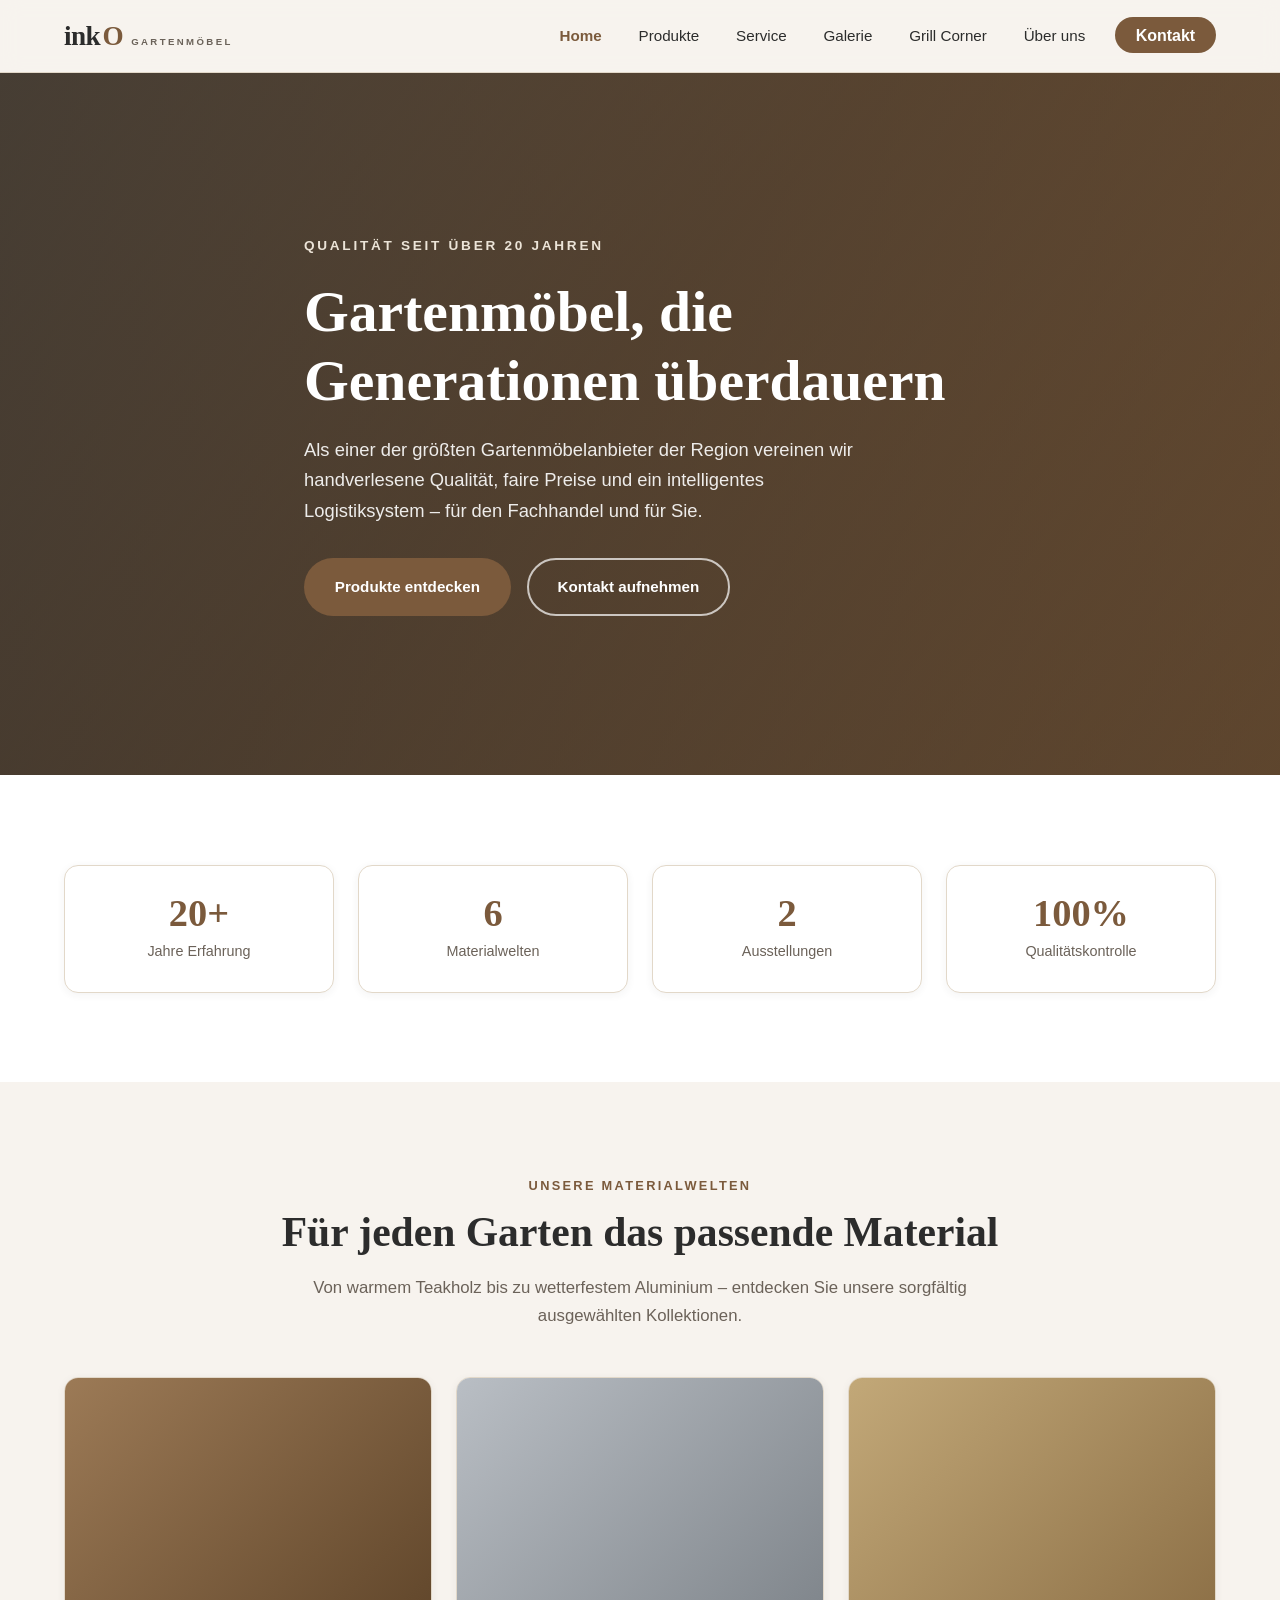
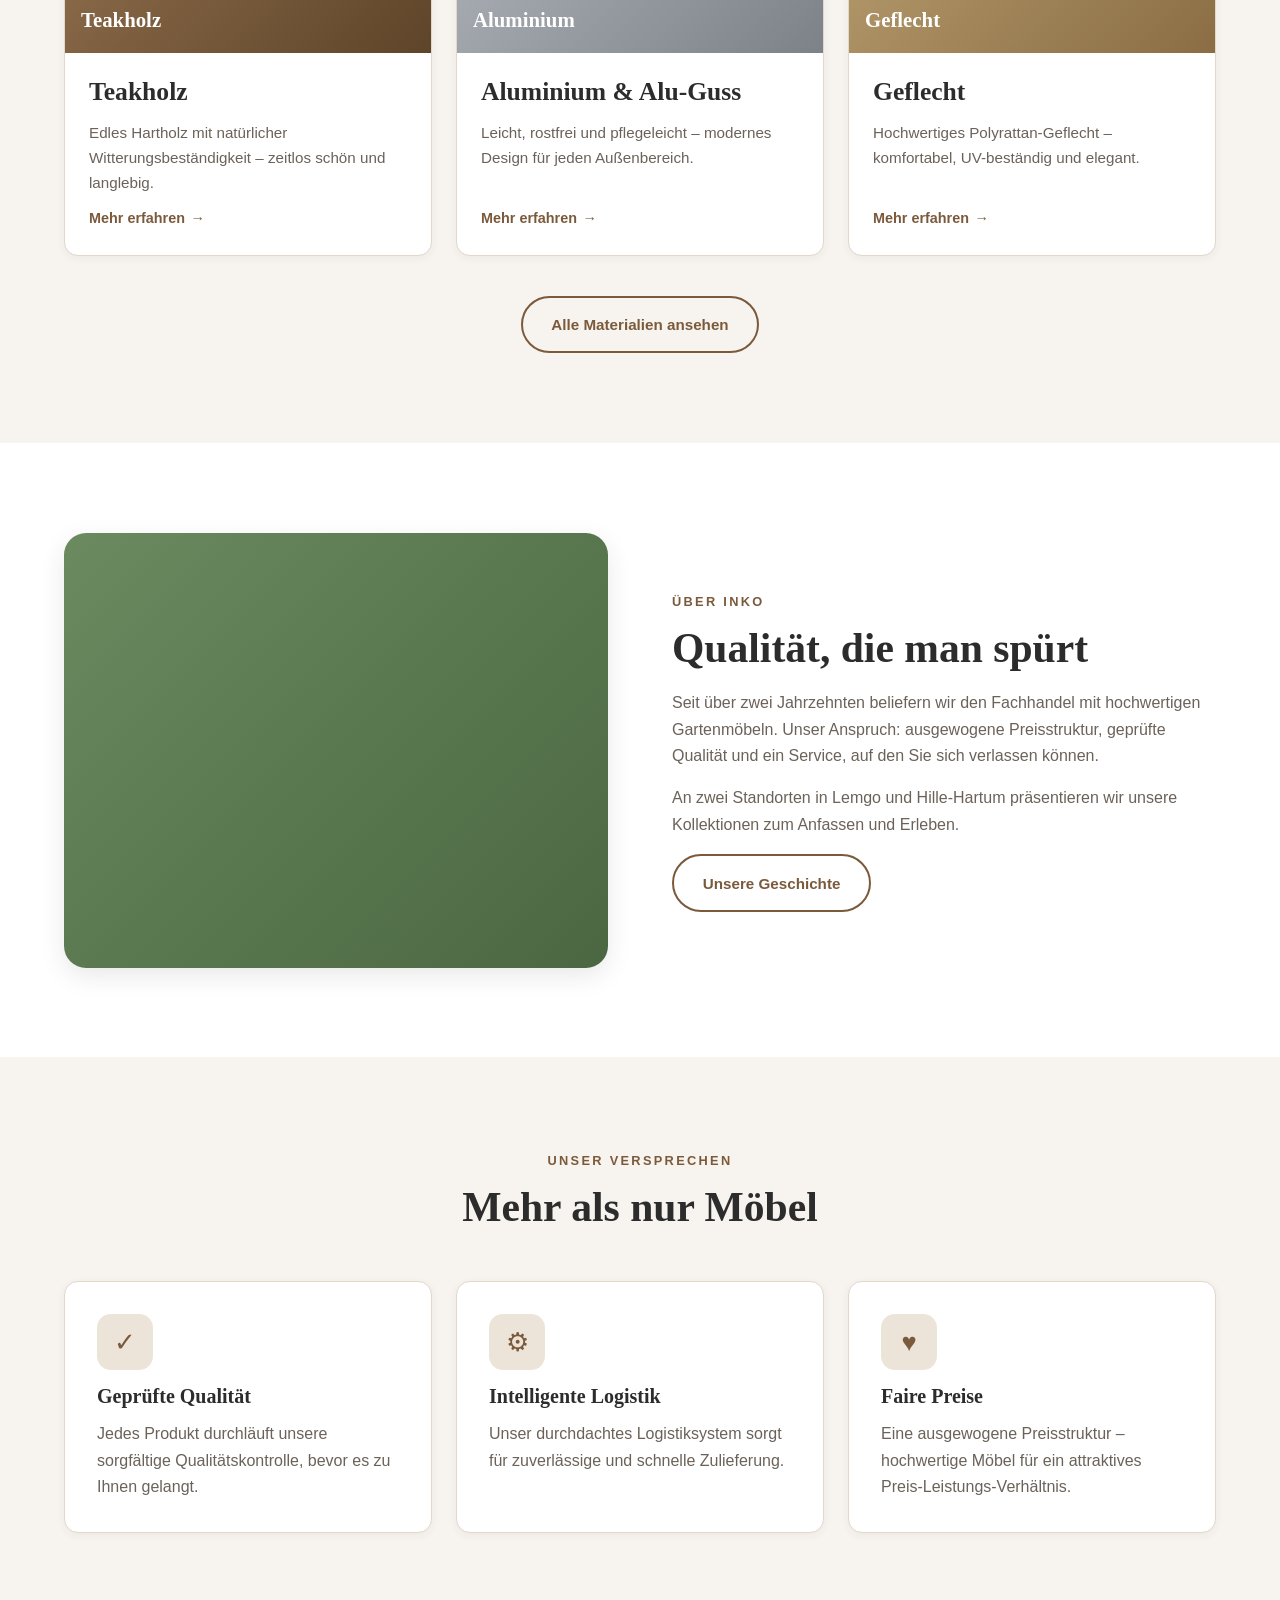
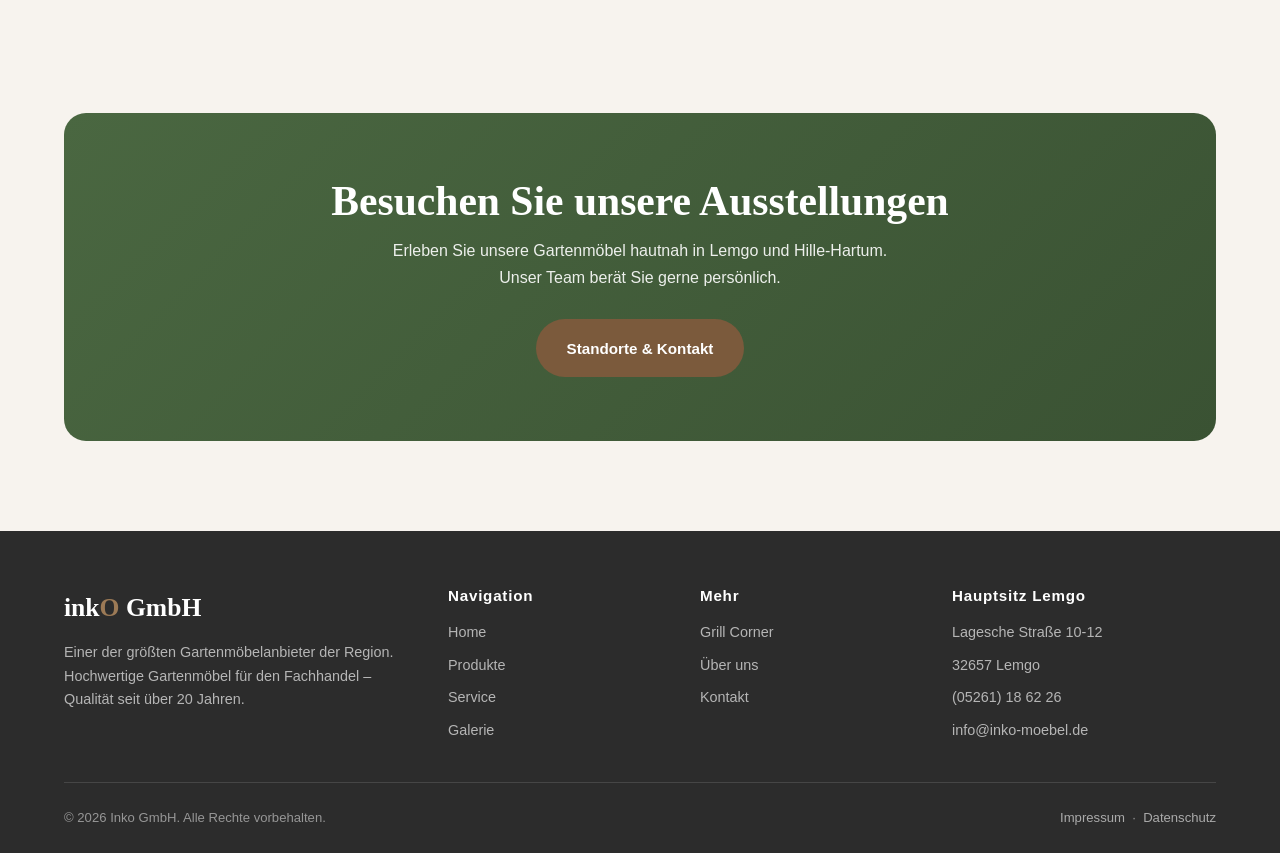
==== index.html @ 4cf2838b "Neue Inko GmbH Website mit 7 HTML-Seiten - Premium-Natur-Design (Teak/Anthrazit/Creme/Waldgrün) - 7 " ====
<!DOCTYPE html>
<html lang="de">
<head>
  <meta charset="UTF-8" />
  <meta name="viewport" content="width=device-width, initial-scale=1.0" />
  <title>Inko GmbH — Hochwertige Gartenmöbel aus Lemgo</title>
  <meta name="description" content="Inko GmbH – einer der größten Gartenmöbelanbieter der Region. Hochwertige Gartenmöbel aus Teakholz, Aluminium, Beton, Edelstahl, Eisen und Geflecht. Qualität seit über 20 Jahren." />
  <link rel="stylesheet" href="css/style.css" />
</head>
<body>

  <!-- ===== Header / Navigation ===== -->
  <header class="header">
    <nav class="nav container" aria-label="Hauptnavigation">
      <a href="index.html" class="nav__logo">ink<span>O</span><small>Gartenmöbel</small></a>
      <button class="nav__toggle" aria-label="Menü öffnen" aria-expanded="false" aria-controls="nav-menu">
        <span></span><span></span><span></span>
      </button>
      <ul class="nav__menu" id="nav-menu">
        <li><a class="nav__link is-active" href="index.html">Home</a></li>
        <li><a class="nav__link" href="produkte.html">Produkte</a></li>
        <li><a class="nav__link" href="service.html">Service</a></li>
        <li><a class="nav__link" href="galerie.html">Galerie</a></li>
        <li><a class="nav__link" href="grillcorner.html">Grill Corner</a></li>
        <li><a class="nav__link" href="ueber-uns.html">Über uns</a></li>
        <li><a class="nav__cta" href="kontakt.html">Kontakt</a></li>
      </ul>
    </nav>
  </header>

  <main>
    <!-- ===== Hero ===== -->
    <section class="hero">
      <div class="container hero__inner">
        <span class="hero__eyebrow">Qualität seit über 20 Jahren</span>
        <h1>Gartenmöbel, die Generationen überdauern</h1>
        <p>Als einer der größten Gartenmöbelanbieter der Region vereinen wir handverlesene Qualität, faire Preise und ein intelligentes Logistiksystem – für den Fachhandel und für Sie.</p>
        <div class="hero__actions">
          <a href="produkte.html" class="btn btn--primary">Produkte entdecken</a>
          <a href="kontakt.html" class="btn btn--outline">Kontakt aufnehmen</a>
        </div>
      </div>
    </section>

    <!-- ===== Stats ===== -->
    <section class="section section--alt">
      <div class="container">
        <div class="stats">
          <div class="stat reveal">
            <div class="stat__num">20+</div>
            <div class="stat__label">Jahre Erfahrung</div>
          </div>
          <div class="stat reveal">
            <div class="stat__num">6</div>
            <div class="stat__label">Materialwelten</div>
          </div>
          <div class="stat reveal">
            <div class="stat__num">2</div>
            <div class="stat__label">Ausstellungen</div>
          </div>
          <div class="stat reveal">
            <div class="stat__num">100%</div>
            <div class="stat__label">Qualitätskontrolle</div>
          </div>
        </div>
      </div>
    </section>

    <!-- ===== Produkt-Highlights ===== -->
    <section class="section">
      <div class="container">
        <div class="section__head reveal">
          <span class="section__eyebrow">Unsere Materialwelten</span>
          <h2>Für jeden Garten das passende Material</h2>
          <p>Von warmem Teakholz bis zu wetterfestem Aluminium – entdecken Sie unsere sorgfältig ausgewählten Kollektionen.</p>
        </div>
        <div class="grid grid--3">

          <article class="card reveal">
            <div class="card__media media--teak"><span>Teakholz</span></div>
            <div class="card__body">
              <h3>Teakholz</h3>
              <p>Edles Hartholz mit natürlicher Witterungsbeständigkeit – zeitlos schön und langlebig.</p>
              <a href="produkte.html" class="card__link">Mehr erfahren</a>
            </div>
          </article>

          <article class="card reveal">
            <div class="card__media media--alu"><span>Aluminium</span></div>
            <div class="card__body">
              <h3>Aluminium &amp; Alu-Guss</h3>
              <p>Leicht, rostfrei und pflegeleicht – modernes Design für jeden Außenbereich.</p>
              <a href="produkte.html" class="card__link">Mehr erfahren</a>
            </div>
          </article>

          <article class="card reveal">
            <div class="card__media media--geflecht"><span>Geflecht</span></div>
            <div class="card__body">
              <h3>Geflecht</h3>
              <p>Hochwertiges Polyrattan-Geflecht – komfortabel, UV-beständig und elegant.</p>
              <a href="produkte.html" class="card__link">Mehr erfahren</a>
            </div>
          </article>

        </div>
        <div style="text-align:center; margin-top:2.5rem;" class="reveal">
          <a href="produkte.html" class="btn btn--ghost">Alle Materialien ansehen</a>
        </div>
      </div>
    </section>

    <!-- ===== Über-uns-Teaser (Split) ===== -->
    <section class="section section--alt">
      <div class="container">
        <div class="split">
          <div class="split__media media--forest reveal" role="img" aria-label="Ausstellung der Inko GmbH"></div>
          <div class="split__content reveal">
            <span class="section__eyebrow">Über Inko</span>
            <h2>Qualität, die man spürt</h2>
            <p>Seit über zwei Jahrzehnten beliefern wir den Fachhandel mit hochwertigen Gartenmöbeln. Unser Anspruch: ausgewogene Preisstruktur, geprüfte Qualität und ein Service, auf den Sie sich verlassen können.</p>
            <p>An zwei Standorten in Lemgo und Hille-Hartum präsentieren wir unsere Kollektionen zum Anfassen und Erleben.</p>
            <a href="ueber-uns.html" class="btn btn--ghost">Unsere Geschichte</a>
          </div>
        </div>
      </div>
    </section>

    <!-- ===== Service-Highlights ===== -->
    <section class="section">
      <div class="container">
        <div class="section__head reveal">
          <span class="section__eyebrow">Unser Versprechen</span>
          <h2>Mehr als nur Möbel</h2>
        </div>
        <div class="grid grid--3">

          <div class="feature reveal">
            <div class="feature__icon">✓</div>
            <h3>Geprüfte Qualität</h3>
            <p>Jedes Produkt durchläuft unsere sorgfältige Qualitätskontrolle, bevor es zu Ihnen gelangt.</p>
          </div>

          <div class="feature reveal">
            <div class="feature__icon">⚙</div>
            <h3>Intelligente Logistik</h3>
            <p>Unser durchdachtes Logistiksystem sorgt für zuverlässige und schnelle Zulieferung.</p>
          </div>

          <div class="feature reveal">
            <div class="feature__icon">♥</div>
            <h3>Faire Preise</h3>
            <p>Eine ausgewogene Preisstruktur – hochwertige Möbel für ein attraktives Preis-Leistungs-Verhältnis.</p>
          </div>

        </div>
      </div>
    </section>

    <!-- ===== CTA-Band ===== -->
    <section class="section">
      <div class="container">
        <div class="cta-band reveal">
          <h2>Besuchen Sie unsere Ausstellungen</h2>
          <p>Erleben Sie unsere Gartenmöbel hautnah in Lemgo und Hille-Hartum. Unser Team berät Sie gerne persönlich.</p>
          <a href="kontakt.html" class="btn btn--primary">Standorte &amp; Kontakt</a>
        </div>
      </div>
    </section>
  </main>

  <!-- ===== Footer ===== -->
  <footer class="footer">
    <div class="container">
      <div class="footer__grid">
        <div>
          <div class="footer__logo">ink<span>O</span> GmbH</div>
          <p>Einer der größten Gartenmöbelanbieter der Region. Hochwertige Gartenmöbel für den Fachhandel – Qualität seit über 20 Jahren.</p>
        </div>
        <div>
          <h4>Navigation</h4>
          <ul class="footer__list">
            <li><a href="index.html">Home</a></li>
            <li><a href="produkte.html">Produkte</a></li>
            <li><a href="service.html">Service</a></li>
            <li><a href="galerie.html">Galerie</a></li>
          </ul>
        </div>
        <div>
          <h4>Mehr</h4>
          <ul class="footer__list">
            <li><a href="grillcorner.html">Grill Corner</a></li>
            <li><a href="ueber-uns.html">Über uns</a></li>
            <li><a href="kontakt.html">Kontakt</a></li>
          </ul>
        </div>
        <div>
          <h4>Hauptsitz Lemgo</h4>
          <ul class="footer__list">
            <li>Lagesche Straße 10-12</li>
            <li>32657 Lemgo</li>
            <li><a href="tel:+49526118 6226">(05261) 18 62 26</a></li>
            <li><a href="mailto:info@inko-moebel.de">info@inko-moebel.de</a></li>
          </ul>
        </div>
      </div>
      <div class="footer__bottom">
        <span>&copy; <span data-year>2026</span> Inko GmbH. Alle Rechte vorbehalten.</span>
        <span><a href="kontakt.html">Impressum</a> &nbsp;·&nbsp; <a href="kontakt.html">Datenschutz</a></span>
      </div>
    </div>
  </footer>

  <script src="js/main.js"></script>
</body>
</html>
---- css/style.css ----
/* =========================================================
   Inko GmbH — Premium Natur-Stil
   Gemeinsames Stylesheet für alle 7 Seiten
   ========================================================= */

/* ---------- Design Tokens ---------- */
:root {
  --teak: #7B5A3C;
  --teak-dark: #5E4429;
  --teak-light: #9C7A56;
  --anthracite: #2C2C2C;
  --cream: #F7F3EE;
  --cream-dark: #ECE4D8;
  --forest: #4A6741;
  --forest-light: #6B8A60;
  --white: #FFFFFF;
  --text: #2C2C2C;
  --text-muted: #6B6259;
  --border: #E2D8C9;

  --shadow-sm: 0 2px 8px rgba(44, 44, 44, 0.06);
  --shadow-md: 0 8px 24px rgba(44, 44, 44, 0.10);
  --shadow-lg: 0 16px 48px rgba(44, 44, 44, 0.14);

  --radius: 14px;
  --radius-lg: 22px;

  --max-width: 1200px;
  --gap: 1.5rem;

  --font-head: 'Georgia', 'Times New Roman', serif;
  --font-body: 'Segoe UI', 'Helvetica Neue', Arial, sans-serif;

  --transition: 0.3s cubic-bezier(0.16, 1, 0.3, 1);
}

/* ---------- Reset / Base ---------- */
*,
*::before,
*::after {
  box-sizing: border-box;
  margin: 0;
  padding: 0;
}

html {
  scroll-behavior: smooth;
  -webkit-text-size-adjust: 100%;
}

body {
  font-family: var(--font-body);
  color: var(--text);
  background: var(--cream);
  line-height: 1.65;
  font-size: 1rem;
  overflow-x: hidden;
}

img {
  max-width: 100%;
  display: block;
}

a {
  color: var(--teak);
  text-decoration: none;
  transition: color var(--transition);
}

a:hover {
  color: var(--teak-dark);
}

h1, h2, h3, h4 {
  font-family: var(--font-head);
  font-weight: 700;
  line-height: 1.2;
  color: var(--anthracite);
}

h1 { font-size: clamp(2.2rem, 5vw, 3.6rem); }
h2 { font-size: clamp(1.8rem, 3.5vw, 2.6rem); }
h3 { font-size: clamp(1.25rem, 2vw, 1.6rem); }

p { color: var(--text-muted); }

/* ---------- Layout Helpers ---------- */
.container {
  width: 100%;
  max-width: var(--max-width);
  margin-inline: auto;
  padding-inline: 1.5rem;
}

.section {
  padding-block: clamp(3.5rem, 7vw, 6rem);
}

.section--alt {
  background: var(--white);
}

.section__head {
  text-align: center;
  max-width: 720px;
  margin: 0 auto 3rem;
}

.section__eyebrow {
  display: inline-block;
  font-family: var(--font-body);
  font-size: 0.8rem;
  font-weight: 700;
  letter-spacing: 0.18em;
  text-transform: uppercase;
  color: var(--teak);
  margin-bottom: 0.75rem;
}

.section__head p {
  margin-top: 1rem;
  font-size: 1.05rem;
}

/* ---------- Buttons ---------- */
.btn {
  display: inline-flex;
  align-items: center;
  gap: 0.5rem;
  padding: 0.9rem 1.8rem;
  border-radius: 50px;
  font-family: var(--font-body);
  font-weight: 600;
  font-size: 0.95rem;
  cursor: pointer;
  border: 2px solid transparent;
  transition: transform var(--transition), background var(--transition),
    color var(--transition), border-color var(--transition);
}

.btn:hover { transform: translateY(-2px); }

.btn--primary {
  background: var(--teak);
  color: var(--white);
}

.btn--primary:hover {
  background: var(--teak-dark);
  color: var(--white);
}

.btn--outline {
  background: transparent;
  color: var(--white);
  border-color: rgba(255, 255, 255, 0.7);
}

.btn--outline:hover {
  background: var(--white);
  color: var(--anthracite);
}

.btn--ghost {
  background: transparent;
  color: var(--teak);
  border-color: var(--teak);
}

.btn--ghost:hover {
  background: var(--teak);
  color: var(--white);
}

/* ---------- Header / Navigation ---------- */
.header {
  position: sticky;
  top: 0;
  z-index: 1000;
  background: rgba(247, 243, 238, 0.92);
  backdrop-filter: blur(10px);
  border-bottom: 1px solid var(--border);
}

.nav {
  display: flex;
  align-items: center;
  justify-content: space-between;
  height: 72px;
}

.nav__logo {
  display: flex;
  align-items: baseline;
  gap: 0.15rem;
  font-family: var(--font-head);
  font-size: 1.7rem;
  font-weight: 700;
  color: var(--anthracite);
  letter-spacing: -0.02em;
}

.nav__logo span {
  color: var(--teak);
}

.nav__logo small {
  font-family: var(--font-body);
  font-size: 0.6rem;
  font-weight: 600;
  letter-spacing: 0.25em;
  text-transform: uppercase;
  color: var(--text-muted);
  margin-left: 0.35rem;
}

.nav__menu {
  display: flex;
  align-items: center;
  gap: 0.4rem;
  list-style: none;
}

.nav__link {
  display: block;
  padding: 0.55rem 0.95rem;
  border-radius: 8px;
  font-weight: 500;
  font-size: 0.95rem;
  color: var(--anthracite);
}

.nav__link:hover {
  background: var(--cream-dark);
  color: var(--teak-dark);
}

.nav__link.is-active {
  color: var(--teak);
  font-weight: 700;
}

.nav__cta {
  margin-left: 0.5rem;
  padding: 0.6rem 1.3rem;
  background: var(--teak);
  color: var(--white);
  border-radius: 50px;
  font-weight: 600;
}

.nav__cta:hover {
  background: var(--teak-dark);
  color: var(--white);
}

.nav__toggle {
  display: none;
  flex-direction: column;
  justify-content: center;
  gap: 5px;
  width: 44px;
  height: 44px;
  background: transparent;
  border: none;
  cursor: pointer;
}

.nav__toggle span {
  display: block;
  width: 26px;
  height: 2px;
  background: var(--anthracite);
  border-radius: 2px;
  transition: transform var(--transition), opacity var(--transition);
}

.nav__toggle.is-open span:nth-child(1) {
  transform: translateY(7px) rotate(45deg);
}
.nav__toggle.is-open span:nth-child(2) {
  opacity: 0;
}
.nav__toggle.is-open span:nth-child(3) {
  transform: translateY(-7px) rotate(-45deg);
}

/* ---------- Hero ---------- */
.hero {
  position: relative;
  display: flex;
  align-items: center;
  min-height: 78vh;
  padding-block: 4rem;
  background:
    linear-gradient(115deg, rgba(44, 44, 44, 0.72), rgba(123, 90, 60, 0.55)),
    linear-gradient(135deg, #8a6a47 0%, #5e4429 45%, #3a2c1c 100%);
  color: var(--white);
  overflow: hidden;
}

.hero__inner {
  position: relative;
  z-index: 2;
  max-width: 720px;
}

.hero__eyebrow {
  display: inline-block;
  font-size: 0.85rem;
  font-weight: 700;
  letter-spacing: 0.2em;
  text-transform: uppercase;
  color: var(--cream-dark);
  margin-bottom: 1.2rem;
}

.hero h1 {
  color: var(--white);
  margin-bottom: 1.25rem;
}

.hero p {
  color: rgba(255, 255, 255, 0.9);
  font-size: 1.15rem;
  max-width: 560px;
  margin-bottom: 2rem;
}

.hero__actions {
  display: flex;
  flex-wrap: wrap;
  gap: 1rem;
}

/* Compact hero for subpages */
.page-hero {
  background:
    linear-gradient(115deg, rgba(44, 44, 44, 0.78), rgba(123, 90, 60, 0.6)),
    linear-gradient(135deg, #8a6a47 0%, #5e4429 60%, #3a2c1c 100%);
  color: var(--white);
  padding-block: clamp(3rem, 7vw, 5rem);
  text-align: center;
}

.page-hero h1 {
  color: var(--white);
  margin-bottom: 0.75rem;
}

.page-hero p {
  color: rgba(255, 255, 255, 0.88);
  max-width: 620px;
  margin: 0 auto;
  font-size: 1.05rem;
}

.breadcrumb {
  font-size: 0.85rem;
  color: rgba(255, 255, 255, 0.7);
  margin-bottom: 1rem;
}

.breadcrumb a { color: rgba(255, 255, 255, 0.85); }
.breadcrumb a:hover { color: var(--white); }

/* ---------- Grid ---------- */
.grid {
  display: grid;
  gap: var(--gap);
}

.grid--2 { grid-template-columns: repeat(2, 1fr); }
.grid--3 { grid-template-columns: repeat(3, 1fr); }
.grid--4 { grid-template-columns: repeat(4, 1fr); }

/* ---------- Card (each item = own container) ---------- */
.card {
  background: var(--white);
  border: 1px solid var(--border);
  border-radius: var(--radius);
  overflow: hidden;
  box-shadow: var(--shadow-sm);
  transition: transform var(--transition), box-shadow var(--transition);
  display: flex;
  flex-direction: column;
}

.card:hover {
  transform: translateY(-6px);
  box-shadow: var(--shadow-md);
}

.card__media {
  position: relative;
  aspect-ratio: 4 / 3;
  display: flex;
  align-items: flex-end;
  padding: 1rem;
  color: var(--white);
  font-family: var(--font-head);
  font-size: 1.3rem;
  font-weight: 700;
}

.card__media span {
  position: relative;
  z-index: 2;
}

.card__body {
  padding: 1.5rem;
  display: flex;
  flex-direction: column;
  gap: 0.75rem;
  flex: 1;
}

.card__body h3 { color: var(--anthracite); }

.card__body p { font-size: 0.95rem; }

.card__link {
  margin-top: auto;
  font-weight: 600;
  font-size: 0.9rem;
  display: inline-flex;
  align-items: center;
  gap: 0.35rem;
}

.card__link::after {
  content: '→';
  transition: transform var(--transition);
}

.card__link:hover::after { transform: translateX(4px); }

/* Material gradient backgrounds for placeholder media */
.media--teak     { background: linear-gradient(135deg, #9c7a56, #5e4429); }
.media--alu      { background: linear-gradient(135deg, #b9bec4, #7c8288); }
.media--beton    { background: linear-gradient(135deg, #a9a59d, #6f6b63); }
.media--edelstahl{ background: linear-gradient(135deg, #cfd4d9, #8a9197); }
.media--eisen    { background: linear-gradient(135deg, #5c5c5c, #2c2c2c); }
.media--geflecht { background: linear-gradient(135deg, #c2a878, #8a6d44); }
.media--forest   { background: linear-gradient(135deg, #6b8a60, #4a6741); }
.media--grill    { background: linear-gradient(135deg, #6d4030, #2c1a13); }

/* ---------- Feature / Icon Card ---------- */
.feature {
  background: var(--white);
  border: 1px solid var(--border);
  border-radius: var(--radius);
  padding: 2rem;
  box-shadow: var(--shadow-sm);
  transition: transform var(--transition), box-shadow var(--transition);
  display: flex;
  flex-direction: column;
  gap: 0.85rem;
}

.feature:hover {
  transform: translateY(-5px);
  box-shadow: var(--shadow-md);
}

.feature__icon {
  width: 56px;
  height: 56px;
  border-radius: 14px;
  display: grid;
  place-items: center;
  font-size: 1.6rem;
  background: var(--cream-dark);
  color: var(--teak);
}

.feature h3 { font-size: 1.25rem; }

/* ---------- Split (image + text) ---------- */
.split {
  display: grid;
  grid-template-columns: 1fr 1fr;
  gap: clamp(2rem, 5vw, 4rem);
  align-items: center;
}

.split__media {
  border-radius: var(--radius-lg);
  aspect-ratio: 5 / 4;
  box-shadow: var(--shadow-md);
}

.split__content h2 { margin-bottom: 1rem; }
.split__content p { margin-bottom: 1rem; }

/* ---------- Stats ---------- */
.stats {
  display: grid;
  grid-template-columns: repeat(4, 1fr);
  gap: var(--gap);
}

.stat {
  background: var(--white);
  border: 1px solid var(--border);
  border-radius: var(--radius);
  padding: 1.75rem 1rem;
  text-align: center;
  box-shadow: var(--shadow-sm);
}

.stat__num {
  font-family: var(--font-head);
  font-size: 2.4rem;
  font-weight: 700;
  color: var(--teak);
  line-height: 1;
}

.stat__label {
  margin-top: 0.5rem;
  font-size: 0.9rem;
  color: var(--text-muted);
}

/* ---------- Gallery ---------- */
.filter {
  display: flex;
  flex-wrap: wrap;
  justify-content: center;
  gap: 0.6rem;
  margin-bottom: 2.5rem;
}

.filter__btn {
  padding: 0.55rem 1.25rem;
  border-radius: 50px;
  border: 2px solid var(--border);
  background: var(--white);
  color: var(--text);
  font-weight: 600;
  font-size: 0.9rem;
  cursor: pointer;
  transition: all var(--transition);
}

.filter__btn:hover { border-color: var(--teak-light); }

.filter__btn.is-active {
  background: var(--teak);
  border-color: var(--teak);
  color: var(--white);
}

.gallery {
  display: grid;
  grid-template-columns: repeat(3, 1fr);
  gap: var(--gap);
}

.gallery__item {
  position: relative;
  aspect-ratio: 1 / 1;
  border-radius: var(--radius);
  overflow: hidden;
  display: flex;
  align-items: flex-end;
  padding: 1.1rem;
  color: var(--white);
  box-shadow: var(--shadow-sm);
  transition: transform var(--transition), box-shadow var(--transition);
}

.gallery__item:hover {
  transform: scale(1.02);
  box-shadow: var(--shadow-md);
}

.gallery__item span {
  position: relative;
  z-index: 2;
  font-family: var(--font-head);
  font-weight: 700;
  font-size: 1.05rem;
}

.gallery__item.is-hidden { display: none; }

/* ---------- Contact ---------- */
.contact-grid {
  display: grid;
  grid-template-columns: 1fr 1fr;
  gap: clamp(2rem, 5vw, 3.5rem);
  align-items: start;
}

.info-card {
  background: var(--white);
  border: 1px solid var(--border);
  border-radius: var(--radius);
  padding: 1.75rem;
  box-shadow: var(--shadow-sm);
  margin-bottom: 1.5rem;
}

.info-card h3 {
  display: flex;
  align-items: center;
  gap: 0.5rem;
  margin-bottom: 1rem;
  font-size: 1.25rem;
}

.info-list {
  list-style: none;
  display: flex;
  flex-direction: column;
  gap: 0.6rem;
}

.info-list li {
  display: flex;
  gap: 0.6rem;
  font-size: 0.95rem;
  color: var(--text-muted);
}

.info-list strong { color: var(--anthracite); min-width: 70px; }

/* ---------- Form ---------- */
.form {
  background: var(--white);
  border: 1px solid var(--border);
  border-radius: var(--radius);
  padding: 2rem;
  box-shadow: var(--shadow-sm);
}

.form__row {
  display: grid;
  grid-template-columns: 1fr 1fr;
  gap: 1rem;
}

.field {
  margin-bottom: 1.2rem;
  display: flex;
  flex-direction: column;
  gap: 0.4rem;
}

.field label {
  font-size: 0.85rem;
  font-weight: 600;
  color: var(--anthracite);
}

.field input,
.field textarea,
.field select {
  font-family: var(--font-body);
  font-size: 0.95rem;
  padding: 0.75rem 0.9rem;
  border: 1px solid var(--border);
  border-radius: 10px;
  background: var(--cream);
  color: var(--text);
  transition: border-color var(--transition), box-shadow var(--transition);
}

.field input:focus,
.field textarea:focus,
.field select:focus {
  outline: none;
  border-color: var(--teak);
  box-shadow: 0 0 0 3px rgba(123, 90, 60, 0.15);
}

.field textarea { resize: vertical; min-height: 130px; }

.form__note {
  font-size: 0.8rem;
  color: var(--text-muted);
  margin-top: 0.75rem;
}

.form__status {
  margin-top: 1rem;
  padding: 0.85rem 1rem;
  border-radius: 10px;
  background: var(--forest-light);
  color: var(--white);
  font-size: 0.9rem;
  font-weight: 600;
  display: none;
}

.form__status.is-visible { display: block; }

/* ---------- Map placeholder ---------- */
.map {
  aspect-ratio: 16 / 10;
  border-radius: var(--radius);
  background:
    linear-gradient(135deg, rgba(74, 103, 65, 0.25), rgba(123, 90, 60, 0.25)),
    repeating-linear-gradient(45deg, #e8e0d2 0 18px, #ddd3c2 18px 36px);
  display: grid;
  place-items: center;
  color: var(--teak-dark);
  font-family: var(--font-head);
  font-weight: 700;
  border: 1px solid var(--border);
}

/* ---------- CTA Band ---------- */
.cta-band {
  background: linear-gradient(135deg, var(--forest), #3a5233);
  color: var(--white);
  text-align: center;
  border-radius: var(--radius-lg);
  padding: clamp(2.5rem, 6vw, 4rem) 1.5rem;
}

.cta-band h2 { color: var(--white); margin-bottom: 0.75rem; }
.cta-band p {
  color: rgba(255, 255, 255, 0.9);
  max-width: 540px;
  margin: 0 auto 1.75rem;
}

/* ---------- Footer ---------- */
.footer {
  background: var(--anthracite);
  color: rgba(255, 255, 255, 0.75);
  padding-block: 3.5rem 1.5rem;
}

.footer__grid {
  display: grid;
  grid-template-columns: 1.6fr 1fr 1fr 1.2fr;
  gap: 2rem;
  margin-bottom: 2.5rem;
}

.footer__logo {
  font-family: var(--font-head);
  font-size: 1.6rem;
  font-weight: 700;
  color: var(--white);
  margin-bottom: 0.75rem;
}

.footer__logo span { color: var(--teak-light); }

.footer p { color: rgba(255, 255, 255, 0.65); font-size: 0.9rem; }

.footer h4 {
  color: var(--white);
  font-family: var(--font-body);
  font-size: 0.95rem;
  letter-spacing: 0.05em;
  margin-bottom: 1rem;
}

.footer__list {
  list-style: none;
  display: flex;
  flex-direction: column;
  gap: 0.55rem;
}

.footer__list a,
.footer__list li {
  color: rgba(255, 255, 255, 0.65);
  font-size: 0.9rem;
}

.footer__list a:hover { color: var(--teak-light); }

.footer__bottom {
  border-top: 1px solid rgba(255, 255, 255, 0.12);
  padding-top: 1.5rem;
  display: flex;
  flex-wrap: wrap;
  justify-content: space-between;
  gap: 1rem;
  font-size: 0.82rem;
  color: rgba(255, 255, 255, 0.5);
}

.footer__bottom a { color: rgba(255, 255, 255, 0.6); }
.footer__bottom a:hover { color: var(--teak-light); }

/* ---------- Scroll reveal animation ---------- */
.reveal {
  opacity: 0;
  transform: translateY(28px);
  transition: opacity 0.7s ease, transform 0.7s ease;
}

.reveal.is-visible {
  opacity: 1;
  transform: none;
}

@media (prefers-reduced-motion: reduce) {
  html { scroll-behavior: auto; }
  .reveal { opacity: 1; transform: none; transition: none; }
  .btn:hover, .card:hover, .feature:hover, .gallery__item:hover { transform: none; }
}

/* ---------- Responsive ---------- */
@media (max-width: 960px) {
  .footer__grid { grid-template-columns: 1fr 1fr; }
  .grid--4 { grid-template-columns: repeat(2, 1fr); }
  .stats { grid-template-columns: repeat(2, 1fr); }
}

@media (max-width: 820px) {
  .nav__menu {
    position: fixed;
    inset: 72px 0 auto 0;
    flex-direction: column;
    align-items: stretch;
    gap: 0;
    background: var(--cream);
    border-bottom: 1px solid var(--border);
    padding: 1rem 1.5rem 1.5rem;
    box-shadow: var(--shadow-md);
    transform: translateY(-120%);
    transition: transform var(--transition);
  }

  .nav__menu.is-open { transform: translateY(0); }

  .nav__link, .nav__cta {
    width: 100%;
    padding: 0.9rem 1rem;
    border-radius: 8px;
    text-align: left;
  }

  .nav__cta { margin: 0.5rem 0 0; text-align: center; }

  .nav__toggle { display: flex; }

  .split { grid-template-columns: 1fr; }
  .split__media { order: -1; }

  .contact-grid { grid-template-columns: 1fr; }
}

@media (max-width: 640px) {
  .grid--2, .grid--3, .grid--4 { grid-template-columns: 1fr; }
  .gallery { grid-template-columns: repeat(2, 1fr); }
  .stats { grid-template-columns: repeat(2, 1fr); }
  .footer__grid { grid-template-columns: 1fr; }
  .form__row { grid-template-columns: 1fr; }
  .hero { min-height: 70vh; }
}
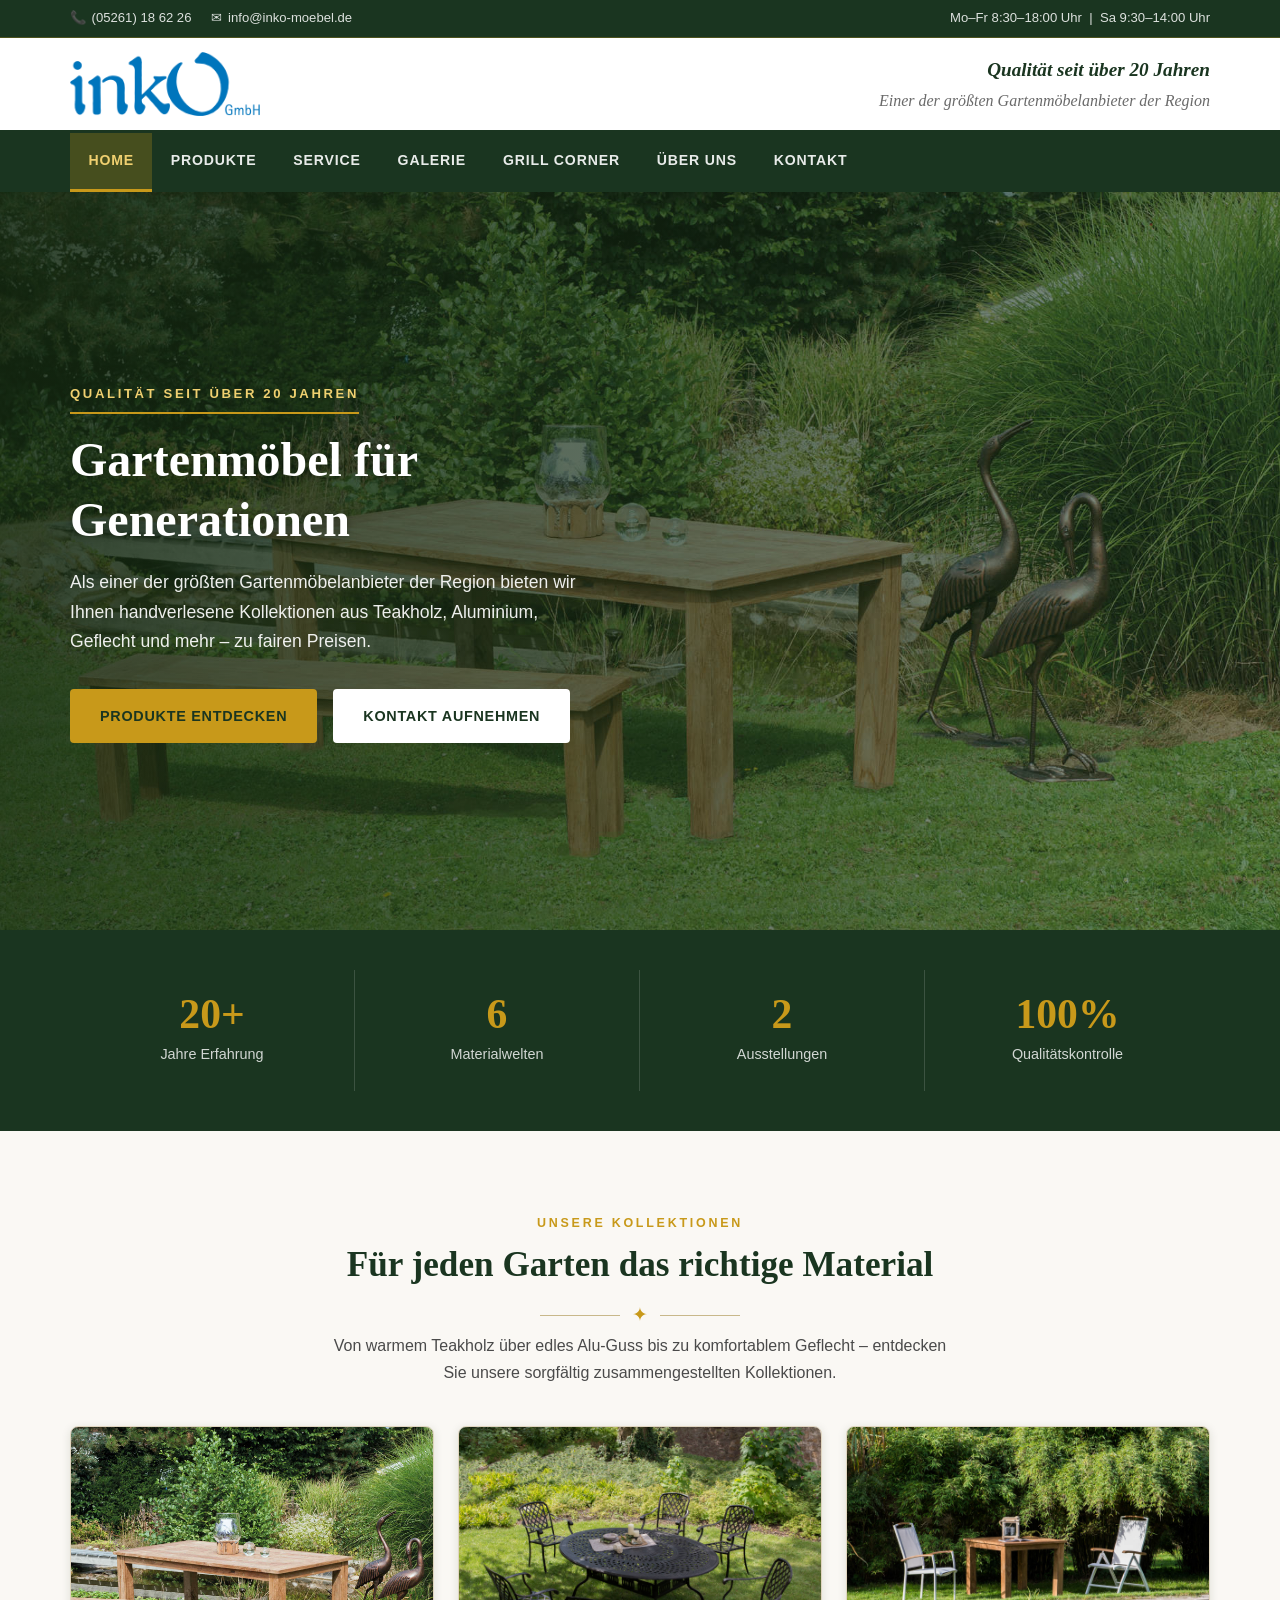
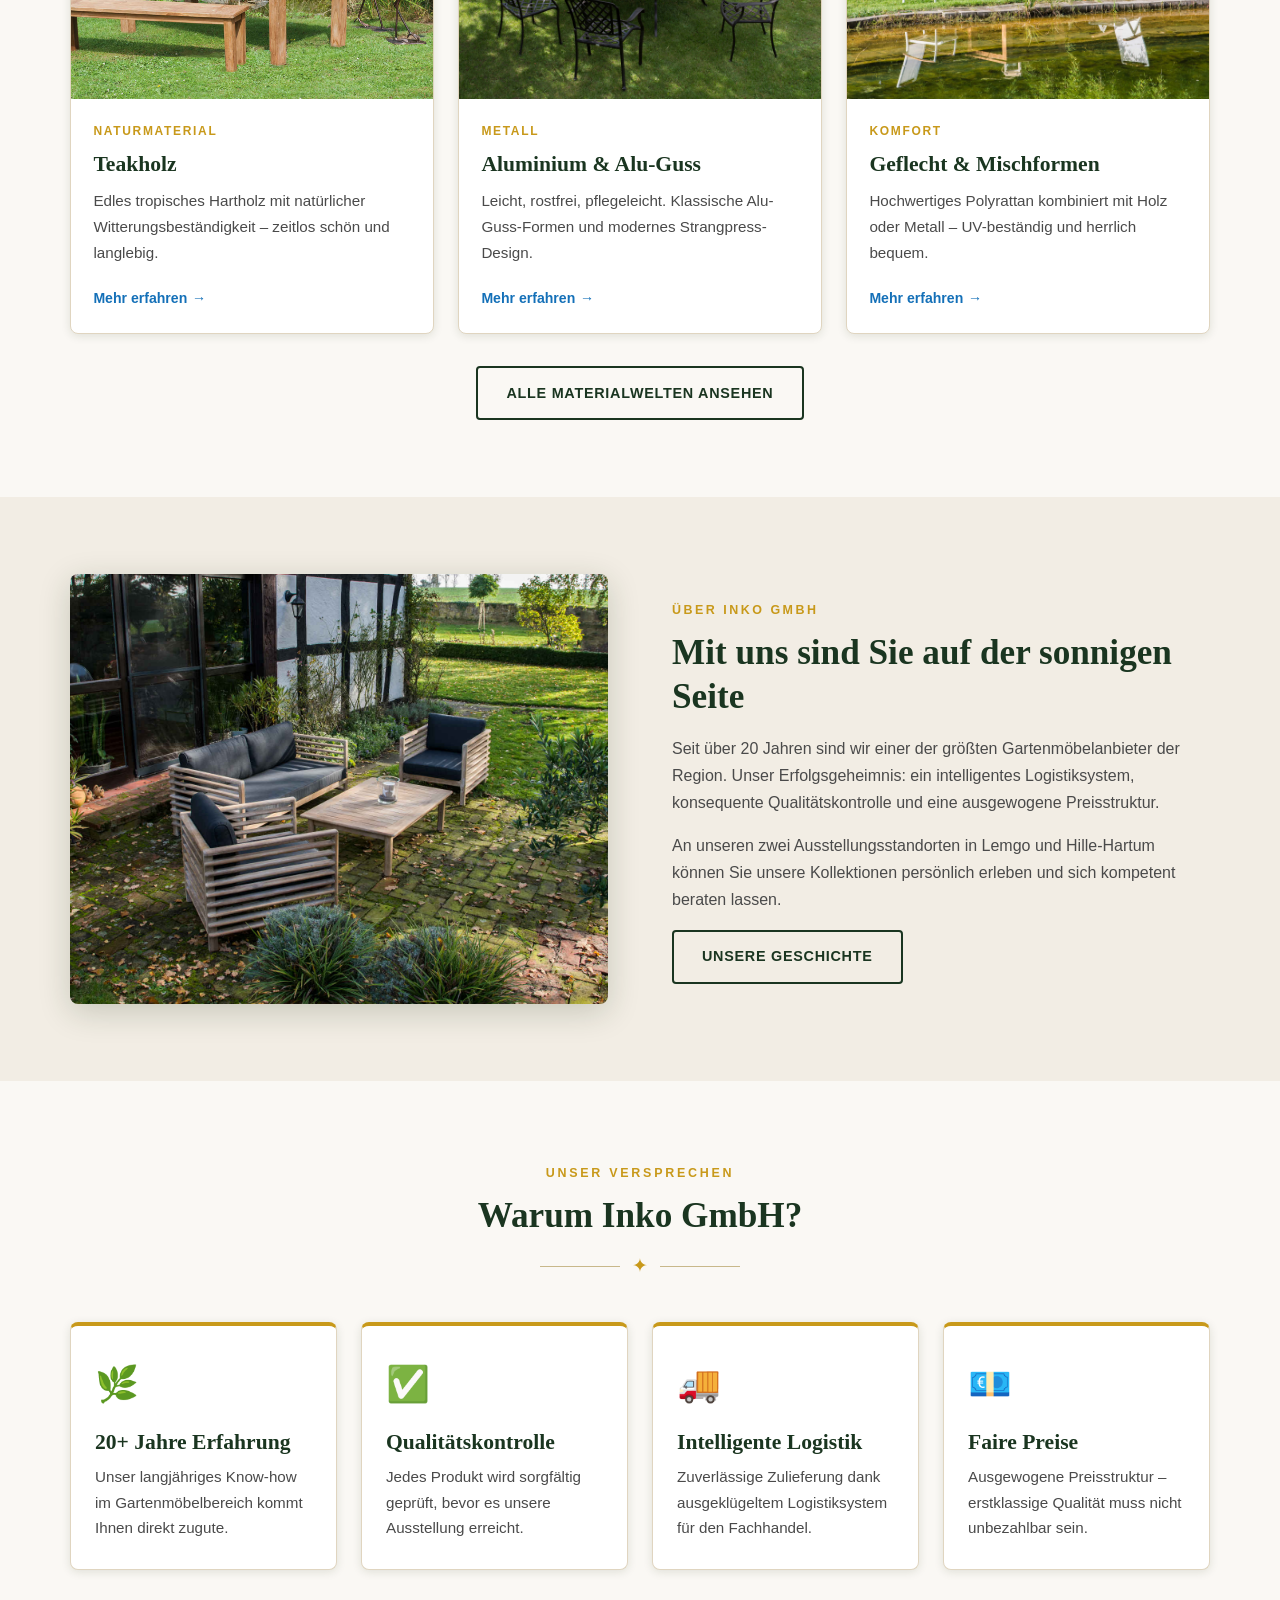
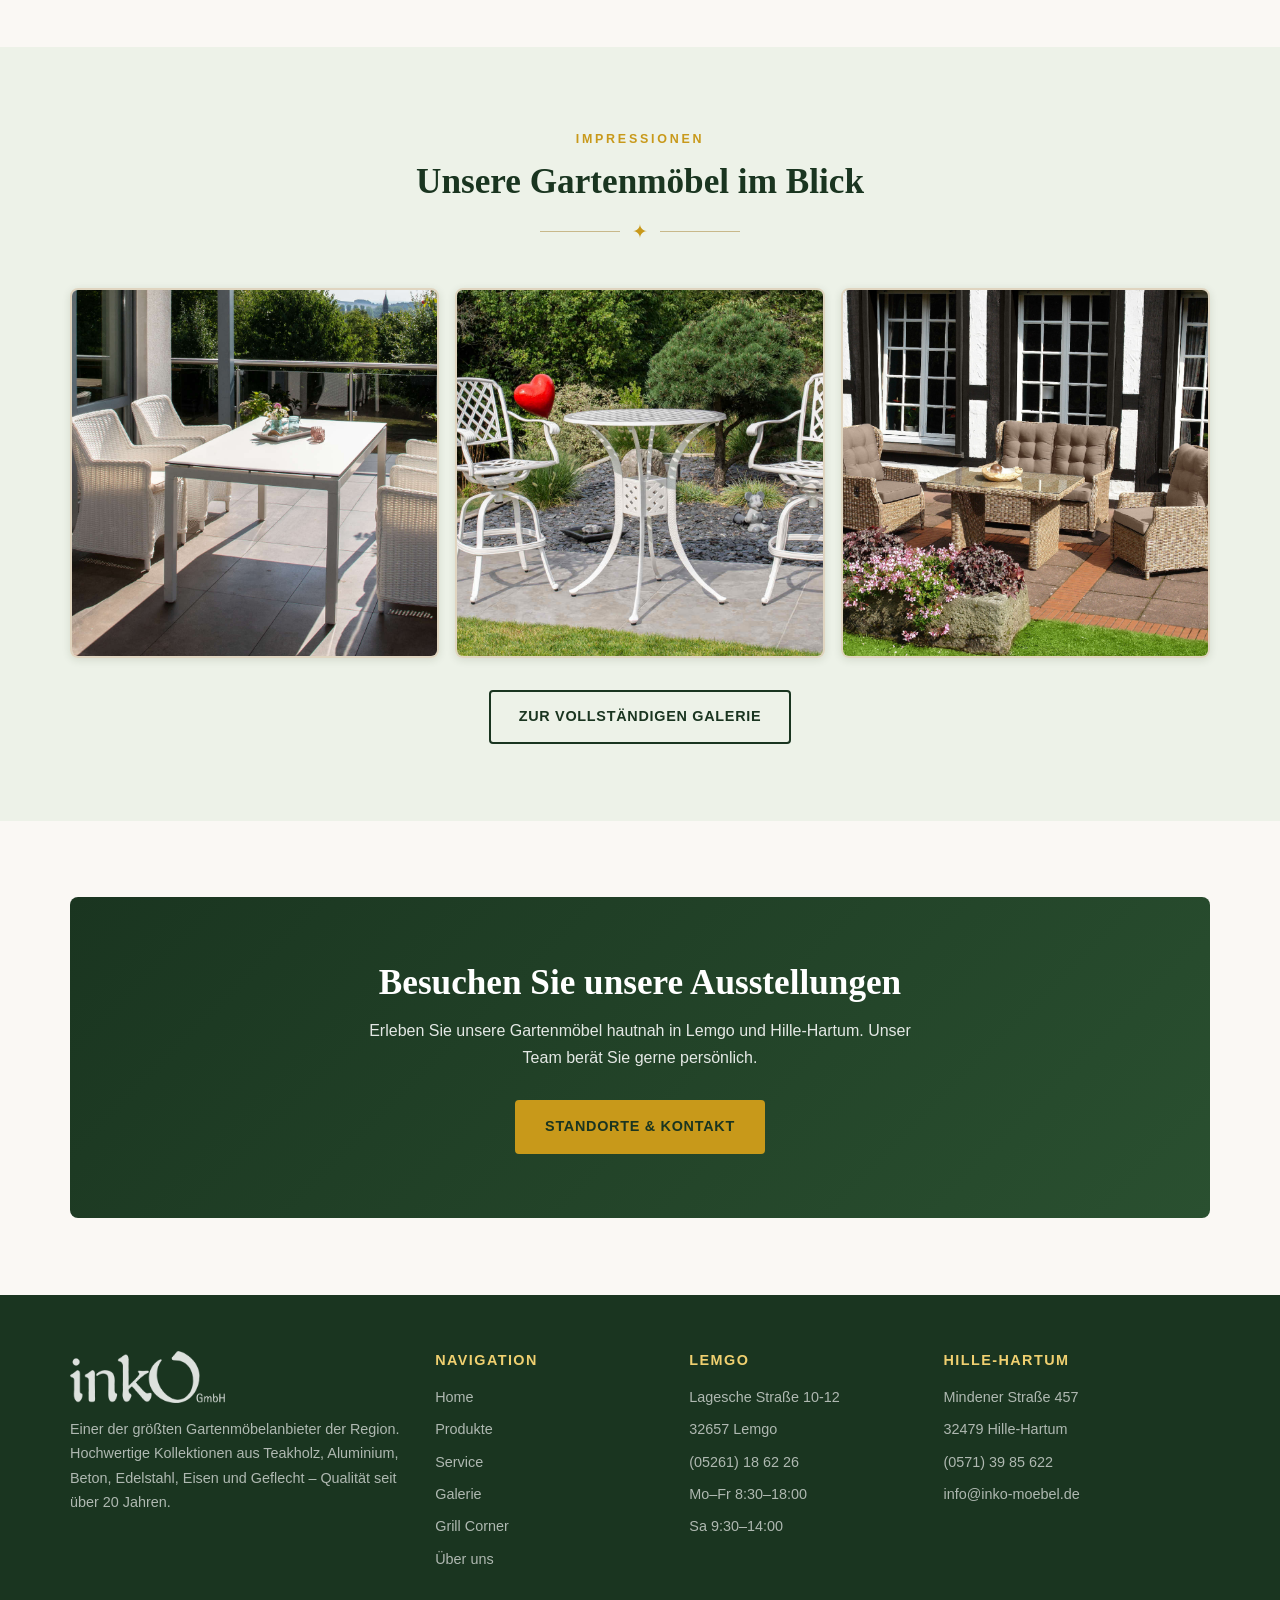
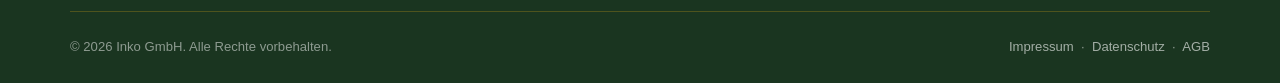
==== commit 4f76a81d: "Klassisches Redesign mit echten Bildern von inko-teak.de - Komplett neues klassisches Design (dunkel" ====
--- a/index.html
+++ b/index.html
@@ -4,160 +4,221 @@
   <meta charset="UTF-8" />
   <meta name="viewport" content="width=device-width, initial-scale=1.0" />
   <title>Inko GmbH — Hochwertige Gartenmöbel aus Lemgo</title>
-  <meta name="description" content="Inko GmbH – einer der größten Gartenmöbelanbieter der Region. Hochwertige Gartenmöbel aus Teakholz, Aluminium, Beton, Edelstahl, Eisen und Geflecht. Qualität seit über 20 Jahren." />
+  <meta name="description" content="Inko GmbH – Gartenmöbel aus Teakholz, Aluminium, Beton, Edelstahl, Eisen und Geflecht. Qualität seit über 20 Jahren. Ausstellungen in Lemgo und Hille-Hartum." />
   <link rel="stylesheet" href="css/style.css" />
 </head>
 <body>
 
-  <!-- ===== Header / Navigation ===== -->
-  <header class="header">
-    <nav class="nav container" aria-label="Hauptnavigation">
-      <a href="index.html" class="nav__logo">ink<span>O</span><small>Gartenmöbel</small></a>
-      <button class="nav__toggle" aria-label="Menü öffnen" aria-expanded="false" aria-controls="nav-menu">
+  <!-- Top Bar -->
+  <div class="topbar">
+    <div class="container">
+      <div class="topbar__inner">
+        <div class="topbar__left">
+          <span class="topbar__item">📞 <a href="tel:+4952611862 26">(05261) 18 62 26</a></span>
+          <span class="topbar__item">✉ <a href="mailto:info@inko-moebel.de">info@inko-moebel.de</a></span>
+        </div>
+        <div class="topbar__right">
+          <span>Mo–Fr 8:30–18:00 Uhr &nbsp;|&nbsp; Sa 9:30–14:00 Uhr</span>
+        </div>
+      </div>
+    </div>
+  </div>
+
+  <!-- Header mit Logo -->
+  <header class="site-header">
+    <div class="container header__inner">
+      <a href="index.html" class="header__logo" aria-label="Inko GmbH – Startseite">
+        <img src="images/logo.png" alt="inkO GmbH Logo" />
+      </a>
+      <div class="header__tagline">
+        <strong>Qualität seit über 20 Jahren</strong>
+        Einer der größten Gartenmöbelanbieter der Region
+      </div>
+    </div>
+  </header>
+
+  <!-- Navigation -->
+  <nav class="main-nav" aria-label="Hauptnavigation">
+    <div class="container nav__inner">
+      <button class="nav__toggle" aria-label="Menü öffnen" aria-expanded="false">
         <span></span><span></span><span></span>
       </button>
-      <ul class="nav__menu" id="nav-menu">
+      <ul class="nav__menu">
         <li><a class="nav__link is-active" href="index.html">Home</a></li>
         <li><a class="nav__link" href="produkte.html">Produkte</a></li>
         <li><a class="nav__link" href="service.html">Service</a></li>
         <li><a class="nav__link" href="galerie.html">Galerie</a></li>
         <li><a class="nav__link" href="grillcorner.html">Grill Corner</a></li>
         <li><a class="nav__link" href="ueber-uns.html">Über uns</a></li>
-        <li><a class="nav__cta" href="kontakt.html">Kontakt</a></li>
+        <li><a class="nav__link" href="kontakt.html">Kontakt</a></li>
       </ul>
-    </nav>
-  </header>
+    </div>
+  </nav>
 
   <main>
-    <!-- ===== Hero ===== -->
+    <!-- Hero -->
     <section class="hero">
-      <div class="container hero__inner">
-        <span class="hero__eyebrow">Qualität seit über 20 Jahren</span>
-        <h1>Gartenmöbel, die Generationen überdauern</h1>
-        <p>Als einer der größten Gartenmöbelanbieter der Region vereinen wir handverlesene Qualität, faire Preise und ein intelligentes Logistiksystem – für den Fachhandel und für Sie.</p>
-        <div class="hero__actions">
-          <a href="produkte.html" class="btn btn--primary">Produkte entdecken</a>
-          <a href="kontakt.html" class="btn btn--outline">Kontakt aufnehmen</a>
-        </div>
-      </div>
-    </section>
-
-    <!-- ===== Stats ===== -->
+      <div class="hero__bg" style="background-image:url('images/galerie/Galerie-01.jpg')"></div>
+      <div class="hero__overlay"></div>
+      <div class="container">
+        <div class="hero__content">
+          <span class="hero__eyebrow">Qualität seit über 20 Jahren</span>
+          <h1>Gartenmöbel für Generationen</h1>
+          <p>Als einer der größten Gartenmöbelanbieter der Region bieten wir Ihnen handverlesene Kollektionen aus Teakholz, Aluminium, Geflecht und mehr – zu fairen Preisen.</p>
+          <div class="hero__actions">
+            <a href="produkte.html" class="btn btn--primary">Produkte entdecken</a>
+            <a href="kontakt.html" class="btn btn--white">Kontakt aufnehmen</a>
+          </div>
+        </div>
+      </div>
+    </section>
+
+    <!-- Stats Band -->
+    <div class="stats-band">
+      <div class="container">
+        <div class="grid grid--4">
+          <div class="stat"><div class="stat__num">20+</div><div class="stat__label">Jahre Erfahrung</div></div>
+          <div class="stat"><div class="stat__num">6</div><div class="stat__label">Materialwelten</div></div>
+          <div class="stat"><div class="stat__num">2</div><div class="stat__label">Ausstellungen</div></div>
+          <div class="stat"><div class="stat__num">100%</div><div class="stat__label">Qualitätskontrolle</div></div>
+        </div>
+      </div>
+    </div>
+
+    <!-- Produkt-Highlights -->
+    <section class="section">
+      <div class="container">
+        <div class="sec-head reveal">
+          <span class="eyebrow">Unsere Kollektionen</span>
+          <h2>Für jeden Garten das richtige Material</h2>
+          <div class="divider"><span>✦</span></div>
+          <p>Von warmem Teakholz über edles Alu-Guss bis zu komfortablem Geflecht – entdecken Sie unsere sorgfältig zusammengestellten Kollektionen.</p>
+        </div>
+        <div class="grid grid--3">
+
+          <article class="card reveal">
+            <div class="card__img">
+              <img src="images/galerie/Galerie-01.jpg" alt="Teakholz Sitzgruppe im Garten" loading="lazy" />
+            </div>
+            <div class="card__body">
+              <span class="card__tag">Naturmaterial</span>
+              <h3>Teakholz</h3>
+              <p>Edles tropisches Hartholz mit natürlicher Witterungsbeständigkeit – zeitlos schön und langlebig.</p>
+              <a href="produkte.html" class="card__link">Mehr erfahren</a>
+            </div>
+          </article>
+
+          <article class="card reveal">
+            <div class="card__img">
+              <img src="images/galerie/Gruppe-Rocco-bronze.jpg" alt="Alu-Guss Gruppe Rocco in Bronze" loading="lazy" />
+            </div>
+            <div class="card__body">
+              <span class="card__tag">Metall</span>
+              <h3>Aluminium &amp; Alu-Guss</h3>
+              <p>Leicht, rostfrei, pflegeleicht. Klassische Alu-Guss-Formen und modernes Strangpress-Design.</p>
+              <a href="produkte.html" class="card__link">Mehr erfahren</a>
+            </div>
+          </article>
+
+          <article class="card reveal">
+            <div class="card__img">
+              <img src="images/galerie/Frisco-weiss-Abacus.jpg" alt="Frisco Garnitur in Weiss mit Abacus" loading="lazy" />
+            </div>
+            <div class="card__body">
+              <span class="card__tag">Komfort</span>
+              <h3>Geflecht &amp; Mischformen</h3>
+              <p>Hochwertiges Polyrattan kombiniert mit Holz oder Metall – UV-beständig und herrlich bequem.</p>
+              <a href="produkte.html" class="card__link">Mehr erfahren</a>
+            </div>
+          </article>
+
+        </div>
+        <div style="text-align:center;margin-top:2rem;" class="reveal">
+          <a href="produkte.html" class="btn btn--outline-green">Alle Materialwelten ansehen</a>
+        </div>
+      </div>
+    </section>
+
+    <!-- Über uns Split -->
     <section class="section section--alt">
       <div class="container">
-        <div class="stats">
-          <div class="stat reveal">
-            <div class="stat__num">20+</div>
-            <div class="stat__label">Jahre Erfahrung</div>
-          </div>
-          <div class="stat reveal">
-            <div class="stat__num">6</div>
-            <div class="stat__label">Materialwelten</div>
-          </div>
-          <div class="stat reveal">
-            <div class="stat__num">2</div>
-            <div class="stat__label">Ausstellungen</div>
-          </div>
-          <div class="stat reveal">
-            <div class="stat__num">100%</div>
-            <div class="stat__label">Qualitätskontrolle</div>
-          </div>
-        </div>
-      </div>
-    </section>
-
-    <!-- ===== Produkt-Highlights ===== -->
+        <div class="split">
+          <div class="split__img reveal">
+            <img src="images/galerie/Galerie-08.jpg" alt="Gartenmöbel Ausstellung Inko GmbH" loading="lazy" />
+          </div>
+          <div class="split__text reveal">
+            <span class="eyebrow">Über Inko GmbH</span>
+            <h2>Mit uns sind Sie auf der sonnigen Seite</h2>
+            <p>Seit über 20 Jahren sind wir einer der größten Gartenmöbelanbieter der Region. Unser Erfolgsgeheimnis: ein intelligentes Logistiksystem, konsequente Qualitätskontrolle und eine ausgewogene Preisstruktur.</p>
+            <p>An unseren zwei Ausstellungsstandorten in Lemgo und Hille-Hartum können Sie unsere Kollektionen persönlich erleben und sich kompetent beraten lassen.</p>
+            <a href="ueber-uns.html" class="btn btn--outline-green">Unsere Geschichte</a>
+          </div>
+        </div>
+      </div>
+    </section>
+
+    <!-- Service Features -->
     <section class="section">
       <div class="container">
-        <div class="section__head reveal">
-          <span class="section__eyebrow">Unsere Materialwelten</span>
-          <h2>Für jeden Garten das passende Material</h2>
-          <p>Von warmem Teakholz bis zu wetterfestem Aluminium – entdecken Sie unsere sorgfältig ausgewählten Kollektionen.</p>
-        </div>
-        <div class="grid grid--3">
-
-          <article class="card reveal">
-            <div class="card__media media--teak"><span>Teakholz</span></div>
-            <div class="card__body">
-              <h3>Teakholz</h3>
-              <p>Edles Hartholz mit natürlicher Witterungsbeständigkeit – zeitlos schön und langlebig.</p>
-              <a href="produkte.html" class="card__link">Mehr erfahren</a>
-            </div>
-          </article>
-
-          <article class="card reveal">
-            <div class="card__media media--alu"><span>Aluminium</span></div>
-            <div class="card__body">
-              <h3>Aluminium &amp; Alu-Guss</h3>
-              <p>Leicht, rostfrei und pflegeleicht – modernes Design für jeden Außenbereich.</p>
-              <a href="produkte.html" class="card__link">Mehr erfahren</a>
-            </div>
-          </article>
-
-          <article class="card reveal">
-            <div class="card__media media--geflecht"><span>Geflecht</span></div>
-            <div class="card__body">
-              <h3>Geflecht</h3>
-              <p>Hochwertiges Polyrattan-Geflecht – komfortabel, UV-beständig und elegant.</p>
-              <a href="produkte.html" class="card__link">Mehr erfahren</a>
-            </div>
-          </article>
-
-        </div>
-        <div style="text-align:center; margin-top:2.5rem;" class="reveal">
-          <a href="produkte.html" class="btn btn--ghost">Alle Materialien ansehen</a>
-        </div>
-      </div>
-    </section>
-
-    <!-- ===== Über-uns-Teaser (Split) ===== -->
-    <section class="section section--alt">
-      <div class="container">
-        <div class="split">
-          <div class="split__media media--forest reveal" role="img" aria-label="Ausstellung der Inko GmbH"></div>
-          <div class="split__content reveal">
-            <span class="section__eyebrow">Über Inko</span>
-            <h2>Qualität, die man spürt</h2>
-            <p>Seit über zwei Jahrzehnten beliefern wir den Fachhandel mit hochwertigen Gartenmöbeln. Unser Anspruch: ausgewogene Preisstruktur, geprüfte Qualität und ein Service, auf den Sie sich verlassen können.</p>
-            <p>An zwei Standorten in Lemgo und Hille-Hartum präsentieren wir unsere Kollektionen zum Anfassen und Erleben.</p>
-            <a href="ueber-uns.html" class="btn btn--ghost">Unsere Geschichte</a>
-          </div>
-        </div>
-      </div>
-    </section>
-
-    <!-- ===== Service-Highlights ===== -->
-    <section class="section">
-      <div class="container">
-        <div class="section__head reveal">
-          <span class="section__eyebrow">Unser Versprechen</span>
-          <h2>Mehr als nur Möbel</h2>
-        </div>
-        <div class="grid grid--3">
-
-          <div class="feature reveal">
-            <div class="feature__icon">✓</div>
-            <h3>Geprüfte Qualität</h3>
-            <p>Jedes Produkt durchläuft unsere sorgfältige Qualitätskontrolle, bevor es zu Ihnen gelangt.</p>
-          </div>
-
-          <div class="feature reveal">
-            <div class="feature__icon">⚙</div>
+        <div class="sec-head reveal">
+          <span class="eyebrow">Unser Versprechen</span>
+          <h2>Warum Inko GmbH?</h2>
+          <div class="divider"><span>✦</span></div>
+        </div>
+        <div class="grid grid--4">
+          <div class="feature-box reveal">
+            <div class="feature-box__icon">🌿</div>
+            <h3>20+ Jahre Erfahrung</h3>
+            <p>Unser langjähriges Know-how im Gartenmöbelbereich kommt Ihnen direkt zugute.</p>
+          </div>
+          <div class="feature-box reveal">
+            <div class="feature-box__icon">✅</div>
+            <h3>Qualitätskontrolle</h3>
+            <p>Jedes Produkt wird sorgfältig geprüft, bevor es unsere Ausstellung erreicht.</p>
+          </div>
+          <div class="feature-box reveal">
+            <div class="feature-box__icon">🚚</div>
             <h3>Intelligente Logistik</h3>
-            <p>Unser durchdachtes Logistiksystem sorgt für zuverlässige und schnelle Zulieferung.</p>
-          </div>
-
-          <div class="feature reveal">
-            <div class="feature__icon">♥</div>
+            <p>Zuverlässige Zulieferung dank ausgeklügeltem Logistiksystem für den Fachhandel.</p>
+          </div>
+          <div class="feature-box reveal">
+            <div class="feature-box__icon">💶</div>
             <h3>Faire Preise</h3>
-            <p>Eine ausgewogene Preisstruktur – hochwertige Möbel für ein attraktives Preis-Leistungs-Verhältnis.</p>
-          </div>
-
-        </div>
-      </div>
-    </section>
-
-    <!-- ===== CTA-Band ===== -->
+            <p>Ausgewogene Preisstruktur – erstklassige Qualität muss nicht unbezahlbar sein.</p>
+          </div>
+        </div>
+      </div>
+    </section>
+
+    <!-- Galerie-Vorschau -->
+    <section class="section section--green">
+      <div class="container">
+        <div class="sec-head reveal">
+          <span class="eyebrow">Impressionen</span>
+          <h2>Unsere Gartenmöbel im Blick</h2>
+          <div class="divider"><span>✦</span></div>
+        </div>
+        <div class="gallery-grid reveal">
+          <div class="gallery-item">
+            <img src="images/galerie/Galerie-03.jpg" alt="Gartenmöbel Impression" loading="lazy" />
+            <div class="gallery-item__cap">Gartenidylle</div>
+          </div>
+          <div class="gallery-item">
+            <img src="images/galerie/Galerie-04.jpg" alt="Gartenmöbel Impression" loading="lazy" />
+            <div class="gallery-item__cap">Elegante Sitzgruppe</div>
+          </div>
+          <div class="gallery-item">
+            <img src="images/galerie/Milieu-Leona.jpg" alt="Milieu Leona Kollektion" loading="lazy" />
+            <div class="gallery-item__cap">Kollektion Leona</div>
+          </div>
+        </div>
+        <div style="text-align:center;margin-top:2rem;" class="reveal">
+          <a href="galerie.html" class="btn btn--outline-green">Zur vollständigen Galerie</a>
+        </div>
+      </div>
+    </section>
+
+    <!-- CTA Band -->
     <section class="section">
       <div class="container">
         <div class="cta-band reveal">
@@ -169,13 +230,13 @@
     </section>
   </main>
 
-  <!-- ===== Footer ===== -->
+  <!-- Footer -->
   <footer class="footer">
     <div class="container">
-      <div class="footer__grid">
-        <div>
-          <div class="footer__logo">ink<span>O</span> GmbH</div>
-          <p>Einer der größten Gartenmöbelanbieter der Region. Hochwertige Gartenmöbel für den Fachhandel – Qualität seit über 20 Jahren.</p>
+      <div class="footer__top">
+        <div class="footer__about">
+          <div class="footer__logo"><img src="images/logo.png" alt="inkO GmbH" /></div>
+          <p>Einer der größten Gartenmöbelanbieter der Region. Hochwertige Kollektionen aus Teakholz, Aluminium, Beton, Edelstahl, Eisen und Geflecht – Qualität seit über 20 Jahren.</p>
         </div>
         <div>
           <h4>Navigation</h4>
@@ -184,29 +245,33 @@
             <li><a href="produkte.html">Produkte</a></li>
             <li><a href="service.html">Service</a></li>
             <li><a href="galerie.html">Galerie</a></li>
-          </ul>
-        </div>
-        <div>
-          <h4>Mehr</h4>
-          <ul class="footer__list">
             <li><a href="grillcorner.html">Grill Corner</a></li>
             <li><a href="ueber-uns.html">Über uns</a></li>
-            <li><a href="kontakt.html">Kontakt</a></li>
           </ul>
         </div>
         <div>
-          <h4>Hauptsitz Lemgo</h4>
+          <h4>Lemgo</h4>
           <ul class="footer__list">
             <li>Lagesche Straße 10-12</li>
             <li>32657 Lemgo</li>
             <li><a href="tel:+49526118 6226">(05261) 18 62 26</a></li>
+            <li>Mo–Fr 8:30–18:00</li>
+            <li>Sa 9:30–14:00</li>
+          </ul>
+        </div>
+        <div>
+          <h4>Hille-Hartum</h4>
+          <ul class="footer__list">
+            <li>Mindener Straße 457</li>
+            <li>32479 Hille-Hartum</li>
+            <li><a href="tel:+4957139 85622">(0571) 39 85 622</a></li>
             <li><a href="mailto:info@inko-moebel.de">info@inko-moebel.de</a></li>
           </ul>
         </div>
       </div>
       <div class="footer__bottom">
         <span>&copy; <span data-year>2026</span> Inko GmbH. Alle Rechte vorbehalten.</span>
-        <span><a href="kontakt.html">Impressum</a> &nbsp;·&nbsp; <a href="kontakt.html">Datenschutz</a></span>
+        <span><a href="kontakt.html">Impressum</a> &nbsp;·&nbsp; <a href="kontakt.html">Datenschutz</a> &nbsp;·&nbsp; <a href="kontakt.html">AGB</a></span>
       </div>
     </div>
   </footer>
--- a/css/style.css
+++ b/css/style.css
@@ -1,862 +1,563 @@
 /* =========================================================
-   Inko GmbH — Premium Natur-Stil
-   Gemeinsames Stylesheet für alle 7 Seiten
+   Inko GmbH — Klassisches Gartenmöbel-Design
    ========================================================= */
 
 /* ---------- Design Tokens ---------- */
 :root {
-  --teak: #7B5A3C;
-  --teak-dark: #5E4429;
-  --teak-light: #9C7A56;
-  --anthracite: #2C2C2C;
-  --cream: #F7F3EE;
-  --cream-dark: #ECE4D8;
-  --forest: #4A6741;
-  --forest-light: #6B8A60;
-  --white: #FFFFFF;
-  --text: #2C2C2C;
-  --text-muted: #6B6259;
-  --border: #E2D8C9;
-
-  --shadow-sm: 0 2px 8px rgba(44, 44, 44, 0.06);
-  --shadow-md: 0 8px 24px rgba(44, 44, 44, 0.10);
-  --shadow-lg: 0 16px 48px rgba(44, 44, 44, 0.14);
-
-  --radius: 14px;
-  --radius-lg: 22px;
-
-  --max-width: 1200px;
-  --gap: 1.5rem;
+  --nav-green:    #1a3520;
+  --nav-hover:    #c8991a;
+  --logo-blue:    #1470b8;
+  --gold:         #c8991a;
+  --gold-light:   #f0d070;
+  --teak:         #8b5e2e;
+  --warm-white:   #faf8f4;
+  --light-green:  #edf2e8;
+  --section-alt:  #f2ede4;
+  --text:         #2a2a2a;
+  --text-mid:     #4a4a4a;
+  --text-light:   #6a6a6a;
+  --border:       #c8b88a;
+  --border-light: #e0d5c0;
+  --shadow:       rgba(30, 50, 20, 0.12);
+  --shadow-md:    rgba(30, 50, 20, 0.2);
+  --white:        #ffffff;
+
+  --radius: 4px;
+  --radius-md: 8px;
+  --max-width: 1180px;
 
   --font-head: 'Georgia', 'Times New Roman', serif;
-  --font-body: 'Segoe UI', 'Helvetica Neue', Arial, sans-serif;
-
-  --transition: 0.3s cubic-bezier(0.16, 1, 0.3, 1);
-}
-
-/* ---------- Reset / Base ---------- */
-*,
-*::before,
-*::after {
-  box-sizing: border-box;
-  margin: 0;
-  padding: 0;
-}
-
-html {
-  scroll-behavior: smooth;
-  -webkit-text-size-adjust: 100%;
-}
-
+  --font-body: 'Segoe UI', 'Arial', sans-serif;
+  --trans: 0.22s ease;
+}
+
+/* ---------- Reset ---------- */
+*, *::before, *::after { box-sizing: border-box; margin: 0; padding: 0; }
+html { scroll-behavior: smooth; -webkit-text-size-adjust: 100%; }
 body {
   font-family: var(--font-body);
   color: var(--text);
-  background: var(--cream);
-  line-height: 1.65;
-  font-size: 1rem;
+  background: var(--warm-white);
+  font-size: 16px;
+  line-height: 1.7;
   overflow-x: hidden;
 }
-
-img {
-  max-width: 100%;
-  display: block;
-}
-
-a {
-  color: var(--teak);
-  text-decoration: none;
-  transition: color var(--transition);
-}
-
-a:hover {
-  color: var(--teak-dark);
-}
-
-h1, h2, h3, h4 {
-  font-family: var(--font-head);
-  font-weight: 700;
-  line-height: 1.2;
-  color: var(--anthracite);
-}
-
-h1 { font-size: clamp(2.2rem, 5vw, 3.6rem); }
-h2 { font-size: clamp(1.8rem, 3.5vw, 2.6rem); }
-h3 { font-size: clamp(1.25rem, 2vw, 1.6rem); }
-
-p { color: var(--text-muted); }
-
-/* ---------- Layout Helpers ---------- */
-.container {
-  width: 100%;
-  max-width: var(--max-width);
-  margin-inline: auto;
-  padding-inline: 1.5rem;
-}
-
-.section {
-  padding-block: clamp(3.5rem, 7vw, 6rem);
-}
-
-.section--alt {
-  background: var(--white);
-}
-
-.section__head {
-  text-align: center;
-  max-width: 720px;
-  margin: 0 auto 3rem;
-}
-
-.section__eyebrow {
-  display: inline-block;
-  font-family: var(--font-body);
-  font-size: 0.8rem;
-  font-weight: 700;
-  letter-spacing: 0.18em;
-  text-transform: uppercase;
-  color: var(--teak);
-  margin-bottom: 0.75rem;
-}
-
-.section__head p {
-  margin-top: 1rem;
-  font-size: 1.05rem;
-}
-
-/* ---------- Buttons ---------- */
-.btn {
-  display: inline-flex;
+img { max-width: 100%; display: block; }
+a { color: var(--logo-blue); text-decoration: none; transition: color var(--trans); }
+a:hover { color: var(--gold); }
+h1,h2,h3,h4 { font-family: var(--font-head); line-height: 1.25; color: var(--nav-green); }
+h1 { font-size: clamp(2rem, 4.5vw, 3rem); }
+h2 { font-size: clamp(1.6rem, 3vw, 2.2rem); }
+h3 { font-size: clamp(1.1rem, 2vw, 1.35rem); }
+
+/* ---------- Layout ---------- */
+.container { width: 100%; max-width: var(--max-width); margin-inline: auto; padding-inline: 1.25rem; }
+.section { padding-block: clamp(3rem, 6vw, 5rem); }
+.section--alt { background: var(--section-alt); }
+.section--green { background: var(--light-green); }
+.section--dark { background: var(--nav-green); color: var(--white); }
+
+/* ---------- Top Bar ---------- */
+.topbar {
+  background: var(--nav-green);
+  color: rgba(255,255,255,0.85);
+  font-size: 0.82rem;
+  padding: 0.45rem 0;
+  border-bottom: 1px solid rgba(200,153,26,0.3);
+}
+.topbar__inner {
+  display: flex;
+  flex-wrap: wrap;
+  justify-content: space-between;
   align-items: center;
   gap: 0.5rem;
-  padding: 0.9rem 1.8rem;
-  border-radius: 50px;
-  font-family: var(--font-body);
-  font-weight: 600;
-  font-size: 0.95rem;
-  cursor: pointer;
-  border: 2px solid transparent;
-  transition: transform var(--transition), background var(--transition),
-    color var(--transition), border-color var(--transition);
-}
-
-.btn:hover { transform: translateY(-2px); }
-
-.btn--primary {
-  background: var(--teak);
-  color: var(--white);
-}
-
-.btn--primary:hover {
-  background: var(--teak-dark);
-  color: var(--white);
-}
-
-.btn--outline {
-  background: transparent;
-  color: var(--white);
-  border-color: rgba(255, 255, 255, 0.7);
-}
-
-.btn--outline:hover {
+}
+.topbar a { color: rgba(255,255,255,0.85); }
+.topbar a:hover { color: var(--gold-light); }
+.topbar__left, .topbar__right { display: flex; align-items: center; gap: 1.25rem; }
+.topbar__item { display: flex; align-items: center; gap: 0.35rem; }
+
+/* ---------- Header / Logo ---------- */
+.site-header {
   background: var(--white);
-  color: var(--anthracite);
-}
-
-.btn--ghost {
-  background: transparent;
-  color: var(--teak);
-  border-color: var(--teak);
-}
-
-.btn--ghost:hover {
-  background: var(--teak);
-  color: var(--white);
-}
-
-/* ---------- Header / Navigation ---------- */
-.header {
+  border-bottom: 3px solid var(--nav-green);
+  padding: 0.9rem 0;
+}
+.header__inner {
+  display: flex;
+  align-items: center;
+  justify-content: space-between;
+  gap: 1rem;
+}
+.header__logo img {
+  height: 64px;
+  width: auto;
+}
+.header__tagline {
+  font-family: var(--font-head);
+  font-style: italic;
+  color: var(--text-light);
+  font-size: 1rem;
+  text-align: right;
+}
+.header__tagline strong { display: block; font-size: 1.2rem; color: var(--nav-green); }
+
+/* ---------- Navigation ---------- */
+.main-nav {
+  background: var(--nav-green);
   position: sticky;
   top: 0;
   z-index: 1000;
-  background: rgba(247, 243, 238, 0.92);
-  backdrop-filter: blur(10px);
-  border-bottom: 1px solid var(--border);
-}
-
-.nav {
+}
+.nav__inner {
   display: flex;
   align-items: center;
-  justify-content: space-between;
-  height: 72px;
-}
-
-.nav__logo {
-  display: flex;
-  align-items: baseline;
-  gap: 0.15rem;
-  font-family: var(--font-head);
-  font-size: 1.7rem;
-  font-weight: 700;
-  color: var(--anthracite);
-  letter-spacing: -0.02em;
-}
-
-.nav__logo span {
-  color: var(--teak);
-}
-
-.nav__logo small {
-  font-family: var(--font-body);
-  font-size: 0.6rem;
-  font-weight: 600;
-  letter-spacing: 0.25em;
-  text-transform: uppercase;
-  color: var(--text-muted);
-  margin-left: 0.35rem;
-}
-
+}
 .nav__menu {
   display: flex;
-  align-items: center;
-  gap: 0.4rem;
   list-style: none;
-}
-
+  flex: 1;
+}
 .nav__link {
   display: block;
-  padding: 0.55rem 0.95rem;
-  border-radius: 8px;
-  font-weight: 500;
-  font-size: 0.95rem;
-  color: var(--anthracite);
-}
-
-.nav__link:hover {
-  background: var(--cream-dark);
-  color: var(--teak-dark);
-}
-
+  padding: 1rem 1.15rem;
+  font-size: 0.88rem;
+  font-weight: 600;
+  letter-spacing: 0.06em;
+  text-transform: uppercase;
+  color: rgba(255,255,255,0.9);
+  transition: background var(--trans), color var(--trans);
+  white-space: nowrap;
+}
+.nav__link:hover,
 .nav__link.is-active {
-  color: var(--teak);
-  font-weight: 700;
-}
-
-.nav__cta {
-  margin-left: 0.5rem;
-  padding: 0.6rem 1.3rem;
-  background: var(--teak);
-  color: var(--white);
-  border-radius: 50px;
-  font-weight: 600;
-}
-
-.nav__cta:hover {
-  background: var(--teak-dark);
-  color: var(--white);
-}
+  background: rgba(200,153,26,0.25);
+  color: var(--gold-light);
+}
+.nav__link.is-active { border-bottom: 3px solid var(--gold); }
 
 .nav__toggle {
   display: none;
   flex-direction: column;
   justify-content: center;
   gap: 5px;
-  width: 44px;
-  height: 44px;
+  width: 44px; height: 44px;
   background: transparent;
   border: none;
   cursor: pointer;
 }
-
 .nav__toggle span {
-  display: block;
-  width: 26px;
-  height: 2px;
-  background: var(--anthracite);
-  border-radius: 2px;
-  transition: transform var(--transition), opacity var(--transition);
-}
-
-.nav__toggle.is-open span:nth-child(1) {
-  transform: translateY(7px) rotate(45deg);
-}
-.nav__toggle.is-open span:nth-child(2) {
-  opacity: 0;
-}
-.nav__toggle.is-open span:nth-child(3) {
-  transform: translateY(-7px) rotate(-45deg);
-}
+  display: block; width: 24px; height: 2px;
+  background: var(--white); border-radius: 2px;
+  transition: transform var(--trans), opacity var(--trans);
+}
+.nav__toggle.is-open span:nth-child(1) { transform: translateY(7px) rotate(45deg); }
+.nav__toggle.is-open span:nth-child(2) { opacity: 0; }
+.nav__toggle.is-open span:nth-child(3) { transform: translateY(-7px) rotate(-45deg); }
 
 /* ---------- Hero ---------- */
 .hero {
   position: relative;
+  min-height: 82vh;
   display: flex;
   align-items: center;
-  min-height: 78vh;
-  padding-block: 4rem;
-  background:
-    linear-gradient(115deg, rgba(44, 44, 44, 0.72), rgba(123, 90, 60, 0.55)),
-    linear-gradient(135deg, #8a6a47 0%, #5e4429 45%, #3a2c1c 100%);
-  color: var(--white);
   overflow: hidden;
-}
-
-.hero__inner {
+  background: var(--nav-green);
+}
+.hero__bg {
+  position: absolute;
+  inset: 0;
+  background-size: cover;
+  background-position: center;
+  opacity: 0.65;
+}
+.hero__overlay {
+  position: absolute;
+  inset: 0;
+  background: linear-gradient(100deg,
+    rgba(20,40,15,0.78) 0%,
+    rgba(20,40,15,0.45) 55%,
+    rgba(20,40,15,0.2) 100%);
+}
+.hero__content {
   position: relative;
   z-index: 2;
-  max-width: 720px;
-}
-
+  max-width: 620px;
+  color: var(--white);
+  padding-block: 4rem;
+}
 .hero__eyebrow {
   display: inline-block;
-  font-size: 0.85rem;
+  font-size: 0.82rem;
   font-weight: 700;
   letter-spacing: 0.2em;
   text-transform: uppercase;
-  color: var(--cream-dark);
-  margin-bottom: 1.2rem;
-}
-
-.hero h1 {
+  color: var(--gold-light);
+  margin-bottom: 1rem;
+  border-bottom: 2px solid var(--gold);
+  padding-bottom: 0.4rem;
+}
+.hero h1 { color: var(--white); margin-bottom: 1.1rem; text-shadow: 0 2px 8px rgba(0,0,0,0.35); }
+.hero p { color: rgba(255,255,255,0.92); font-size: 1.1rem; max-width: 520px; margin-bottom: 2rem; }
+.hero__actions { display: flex; flex-wrap: wrap; gap: 1rem; }
+
+/* Page Hero */
+.page-hero {
+  position: relative;
+  background: var(--nav-green);
   color: var(--white);
-  margin-bottom: 1.25rem;
-}
-
-.hero p {
-  color: rgba(255, 255, 255, 0.9);
-  font-size: 1.15rem;
-  max-width: 560px;
-  margin-bottom: 2rem;
-}
-
-.hero__actions {
-  display: flex;
-  flex-wrap: wrap;
-  gap: 1rem;
-}
-
-/* Compact hero for subpages */
-.page-hero {
-  background:
-    linear-gradient(115deg, rgba(44, 44, 44, 0.78), rgba(123, 90, 60, 0.6)),
-    linear-gradient(135deg, #8a6a47 0%, #5e4429 60%, #3a2c1c 100%);
-  color: var(--white);
-  padding-block: clamp(3rem, 7vw, 5rem);
+  padding-block: clamp(2.5rem, 6vw, 4.5rem);
   text-align: center;
-}
-
-.page-hero h1 {
-  color: var(--white);
-  margin-bottom: 0.75rem;
-}
-
-.page-hero p {
-  color: rgba(255, 255, 255, 0.88);
-  max-width: 620px;
-  margin: 0 auto;
-  font-size: 1.05rem;
-}
-
-.breadcrumb {
-  font-size: 0.85rem;
-  color: rgba(255, 255, 255, 0.7);
-  margin-bottom: 1rem;
-}
-
-.breadcrumb a { color: rgba(255, 255, 255, 0.85); }
-.breadcrumb a:hover { color: var(--white); }
-
-/* ---------- Grid ---------- */
-.grid {
-  display: grid;
-  gap: var(--gap);
-}
-
+  overflow: hidden;
+}
+.page-hero::before {
+  content: '';
+  position: absolute;
+  inset: 0;
+  background: linear-gradient(135deg, rgba(200,153,26,0.15), transparent 60%);
+}
+.page-hero > .container { position: relative; }
+.page-hero h1 { color: var(--white); margin-bottom: 0.6rem; }
+.page-hero p { color: rgba(255,255,255,0.85); max-width: 640px; margin-inline: auto; font-size: 1.05rem; }
+.breadcrumb { font-size: 0.82rem; color: rgba(255,255,255,0.6); margin-bottom: 1rem; }
+.breadcrumb a { color: var(--gold-light); }
+
+/* ---------- Buttons ---------- */
+.btn {
+  display: inline-flex; align-items: center; gap: 0.45rem;
+  padding: 0.8rem 1.75rem;
+  font-family: var(--font-body); font-weight: 700; font-size: 0.9rem;
+  letter-spacing: 0.05em; text-transform: uppercase;
+  border: 2px solid transparent;
+  border-radius: var(--radius);
+  cursor: pointer;
+  transition: all var(--trans);
+}
+.btn:hover { transform: translateY(-1px); }
+.btn--primary { background: var(--gold); color: var(--nav-green); border-color: var(--gold); }
+.btn--primary:hover { background: #b58a16; border-color: #b58a16; color: var(--nav-green); }
+.btn--white { background: var(--white); color: var(--nav-green); border-color: var(--white); }
+.btn--white:hover { background: var(--gold-light); border-color: var(--gold-light); color: var(--nav-green); }
+.btn--outline-green { background: transparent; color: var(--nav-green); border-color: var(--nav-green); }
+.btn--outline-green:hover { background: var(--nav-green); color: var(--white); }
+.btn--outline-gold { background: transparent; color: var(--gold); border-color: var(--gold); }
+.btn--outline-gold:hover { background: var(--gold); color: var(--nav-green); }
+
+/* ---------- Section Headings ---------- */
+.sec-head { text-align: center; margin-bottom: 2.5rem; }
+.sec-head .eyebrow {
+  display: inline-block;
+  font-size: 0.78rem; font-weight: 700;
+  letter-spacing: 0.22em; text-transform: uppercase;
+  color: var(--gold);
+  margin-bottom: 0.6rem;
+}
+.sec-head h2 { margin-bottom: 0.75rem; }
+.sec-head p { color: var(--text-mid); max-width: 640px; margin-inline: auto; }
+.divider {
+  display: flex; align-items: center; justify-content: center;
+  gap: 0.75rem; margin: 0.75rem auto 0;
+}
+.divider::before, .divider::after {
+  content: ''; flex: 1; max-width: 80px;
+  height: 1px; background: var(--border);
+}
+.divider span { color: var(--gold); font-size: 1.2rem; }
+
+/* ---------- Cards (Produkte / Service) ---------- */
+.grid { display: grid; gap: 1.5rem; }
 .grid--2 { grid-template-columns: repeat(2, 1fr); }
 .grid--3 { grid-template-columns: repeat(3, 1fr); }
 .grid--4 { grid-template-columns: repeat(4, 1fr); }
 
-/* ---------- Card (each item = own container) ---------- */
 .card {
   background: var(--white);
-  border: 1px solid var(--border);
-  border-radius: var(--radius);
+  border: 1px solid var(--border-light);
+  border-radius: var(--radius-md);
   overflow: hidden;
-  box-shadow: var(--shadow-sm);
-  transition: transform var(--transition), box-shadow var(--transition);
-  display: flex;
-  flex-direction: column;
-}
-
-.card:hover {
-  transform: translateY(-6px);
-  box-shadow: var(--shadow-md);
-}
-
-.card__media {
-  position: relative;
-  aspect-ratio: 4 / 3;
-  display: flex;
-  align-items: flex-end;
-  padding: 1rem;
-  color: var(--white);
-  font-family: var(--font-head);
-  font-size: 1.3rem;
-  font-weight: 700;
-}
-
-.card__media span {
-  position: relative;
-  z-index: 2;
-}
-
-.card__body {
-  padding: 1.5rem;
-  display: flex;
-  flex-direction: column;
-  gap: 0.75rem;
-  flex: 1;
-}
-
-.card__body h3 { color: var(--anthracite); }
-
-.card__body p { font-size: 0.95rem; }
-
+  box-shadow: 0 2px 10px var(--shadow);
+  transition: transform var(--trans), box-shadow var(--trans);
+  display: flex; flex-direction: column;
+}
+.card:hover { transform: translateY(-5px); box-shadow: 0 10px 28px var(--shadow-md); }
+
+.card__img {
+  aspect-ratio: 4/3;
+  overflow: hidden;
+  background: var(--light-green);
+}
+.card__img img {
+  width: 100%; height: 100%;
+  object-fit: cover;
+  transition: transform 0.5s ease;
+}
+.card:hover .card__img img { transform: scale(1.06); }
+
+.card__body { padding: 1.4rem; flex: 1; display: flex; flex-direction: column; gap: 0.6rem; }
+.card__tag {
+  font-size: 0.75rem; font-weight: 700; letter-spacing: 0.14em;
+  text-transform: uppercase; color: var(--gold);
+}
+.card__body h3 { color: var(--nav-green); }
+.card__body p { color: var(--text-mid); font-size: 0.95rem; flex: 1; }
 .card__link {
-  margin-top: auto;
-  font-weight: 600;
-  font-size: 0.9rem;
-  display: inline-flex;
-  align-items: center;
-  gap: 0.35rem;
-}
-
-.card__link::after {
-  content: '→';
-  transition: transform var(--transition);
-}
-
-.card__link:hover::after { transform: translateX(4px); }
-
-/* Material gradient backgrounds for placeholder media */
-.media--teak     { background: linear-gradient(135deg, #9c7a56, #5e4429); }
-.media--alu      { background: linear-gradient(135deg, #b9bec4, #7c8288); }
-.media--beton    { background: linear-gradient(135deg, #a9a59d, #6f6b63); }
-.media--edelstahl{ background: linear-gradient(135deg, #cfd4d9, #8a9197); }
-.media--eisen    { background: linear-gradient(135deg, #5c5c5c, #2c2c2c); }
-.media--geflecht { background: linear-gradient(135deg, #c2a878, #8a6d44); }
-.media--forest   { background: linear-gradient(135deg, #6b8a60, #4a6741); }
-.media--grill    { background: linear-gradient(135deg, #6d4030, #2c1a13); }
-
-/* ---------- Feature / Icon Card ---------- */
-.feature {
+  margin-top: 0.75rem;
+  font-size: 0.88rem; font-weight: 700; color: var(--logo-blue);
+  display: inline-flex; align-items: center; gap: 0.3rem;
+}
+.card__link::after { content: ' →'; }
+.card__link:hover { color: var(--gold); }
+
+/* ---------- Feature Boxes ---------- */
+.feature-box {
   background: var(--white);
-  border: 1px solid var(--border);
-  border-radius: var(--radius);
-  padding: 2rem;
-  box-shadow: var(--shadow-sm);
-  transition: transform var(--transition), box-shadow var(--transition);
-  display: flex;
-  flex-direction: column;
-  gap: 0.85rem;
-}
-
-.feature:hover {
-  transform: translateY(-5px);
-  box-shadow: var(--shadow-md);
-}
-
-.feature__icon {
-  width: 56px;
-  height: 56px;
-  border-radius: 14px;
-  display: grid;
-  place-items: center;
-  font-size: 1.6rem;
-  background: var(--cream-dark);
-  color: var(--teak);
-}
-
-.feature h3 { font-size: 1.25rem; }
-
-/* ---------- Split (image + text) ---------- */
+  border: 1px solid var(--border-light);
+  border-top: 4px solid var(--gold);
+  border-radius: var(--radius-md);
+  padding: 1.75rem 1.5rem;
+  box-shadow: 0 2px 10px var(--shadow);
+  transition: transform var(--trans), box-shadow var(--trans);
+}
+.feature-box:hover { transform: translateY(-4px); box-shadow: 0 8px 24px var(--shadow-md); }
+.feature-box__icon { font-size: 2.2rem; margin-bottom: 0.9rem; }
+.feature-box h3 { color: var(--nav-green); margin-bottom: 0.5rem; }
+.feature-box p { color: var(--text-mid); font-size: 0.95rem; }
+
+/* ---------- Split Section ---------- */
 .split {
-  display: grid;
-  grid-template-columns: 1fr 1fr;
-  gap: clamp(2rem, 5vw, 4rem);
-  align-items: center;
-}
-
-.split__media {
-  border-radius: var(--radius-lg);
-  aspect-ratio: 5 / 4;
-  box-shadow: var(--shadow-md);
-}
-
-.split__content h2 { margin-bottom: 1rem; }
-.split__content p { margin-bottom: 1rem; }
-
-/* ---------- Stats ---------- */
-.stats {
-  display: grid;
-  grid-template-columns: repeat(4, 1fr);
-  gap: var(--gap);
-}
-
+  display: grid; grid-template-columns: 1fr 1fr;
+  gap: clamp(2rem, 5vw, 4rem); align-items: center;
+}
+.split__img {
+  border-radius: var(--radius-md);
+  overflow: hidden;
+  box-shadow: 0 8px 32px var(--shadow-md);
+  aspect-ratio: 5/4;
+}
+.split__img img { width: 100%; height: 100%; object-fit: cover; }
+.split__text .eyebrow { display: inline-block; font-size: 0.78rem; font-weight: 700; letter-spacing: 0.2em; text-transform: uppercase; color: var(--gold); margin-bottom: 0.6rem; }
+.split__text h2 { margin-bottom: 1rem; }
+.split__text p { color: var(--text-mid); margin-bottom: 1rem; }
+
+/* ---------- Stats Band ---------- */
+.stats-band {
+  background: var(--nav-green);
+  padding-block: 2.5rem;
+}
+.stats-band .grid { gap: 0; }
 .stat {
-  background: var(--white);
-  border: 1px solid var(--border);
-  border-radius: var(--radius);
-  padding: 1.75rem 1rem;
+  padding: 1.5rem 1rem;
   text-align: center;
-  box-shadow: var(--shadow-sm);
-}
-
-.stat__num {
-  font-family: var(--font-head);
-  font-size: 2.4rem;
-  font-weight: 700;
-  color: var(--teak);
-  line-height: 1;
-}
-
-.stat__label {
-  margin-top: 0.5rem;
-  font-size: 0.9rem;
-  color: var(--text-muted);
-}
+  border-right: 1px solid rgba(255,255,255,0.15);
+}
+.stat:last-child { border-right: none; }
+.stat__num { font-family: var(--font-head); font-size: 2.6rem; font-weight: 700; color: var(--gold); line-height: 1; }
+.stat__label { color: rgba(255,255,255,0.8); font-size: 0.9rem; margin-top: 0.4rem; }
 
 /* ---------- Gallery ---------- */
 .filter {
-  display: flex;
-  flex-wrap: wrap;
-  justify-content: center;
-  gap: 0.6rem;
-  margin-bottom: 2.5rem;
-}
-
+  display: flex; flex-wrap: wrap; justify-content: center; gap: 0.5rem;
+  margin-bottom: 2rem;
+}
 .filter__btn {
-  padding: 0.55rem 1.25rem;
-  border-radius: 50px;
+  padding: 0.5rem 1.2rem;
   border: 2px solid var(--border);
   background: var(--white);
   color: var(--text);
-  font-weight: 600;
-  font-size: 0.9rem;
-  cursor: pointer;
-  transition: all var(--transition);
-}
-
-.filter__btn:hover { border-color: var(--teak-light); }
-
-.filter__btn.is-active {
-  background: var(--teak);
-  border-color: var(--teak);
-  color: var(--white);
-}
-
-.gallery {
+  font-weight: 600; font-size: 0.85rem;
+  border-radius: var(--radius); cursor: pointer;
+  transition: all var(--trans);
+}
+.filter__btn:hover { border-color: var(--nav-green); color: var(--nav-green); }
+.filter__btn.is-active { background: var(--nav-green); border-color: var(--nav-green); color: var(--white); }
+
+.gallery-grid {
   display: grid;
   grid-template-columns: repeat(3, 1fr);
-  gap: var(--gap);
-}
-
-.gallery__item {
+  gap: 1rem;
+}
+.gallery-item {
+  aspect-ratio: 1;
+  overflow: hidden;
+  border-radius: var(--radius-md);
+  border: 2px solid var(--border-light);
+  box-shadow: 0 2px 8px var(--shadow);
   position: relative;
-  aspect-ratio: 1 / 1;
-  border-radius: var(--radius);
-  overflow: hidden;
-  display: flex;
-  align-items: flex-end;
-  padding: 1.1rem;
-  color: var(--white);
-  box-shadow: var(--shadow-sm);
-  transition: transform var(--transition), box-shadow var(--transition);
-}
-
-.gallery__item:hover {
-  transform: scale(1.02);
-  box-shadow: var(--shadow-md);
-}
-
-.gallery__item span {
-  position: relative;
-  z-index: 2;
-  font-family: var(--font-head);
-  font-weight: 700;
-  font-size: 1.05rem;
-}
-
-.gallery__item.is-hidden { display: none; }
+  cursor: pointer;
+}
+.gallery-item img {
+  width: 100%; height: 100%;
+  object-fit: cover;
+  transition: transform 0.5s ease;
+}
+.gallery-item:hover img { transform: scale(1.08); }
+.gallery-item__cap {
+  position: absolute; bottom: 0; left: 0; right: 0;
+  background: linear-gradient(transparent, rgba(20,40,15,0.75));
+  color: var(--white); font-size: 0.85rem; font-weight: 600;
+  padding: 1.5rem 0.75rem 0.75rem;
+  transform: translateY(100%);
+  transition: transform var(--trans);
+}
+.gallery-item:hover .gallery-item__cap { transform: none; }
+.gallery-item.is-hidden { display: none; }
+
+/* ---------- Lightbox ---------- */
+.lightbox {
+  display: none;
+  position: fixed; inset: 0; z-index: 9999;
+  background: rgba(0,0,0,0.9);
+  align-items: center; justify-content: center;
+}
+.lightbox.is-open { display: flex; }
+.lightbox__img { max-width: 90vw; max-height: 85vh; border-radius: var(--radius-md); box-shadow: 0 0 60px rgba(0,0,0,0.7); }
+.lightbox__close {
+  position: absolute; top: 1.5rem; right: 1.5rem;
+  font-size: 2.5rem; color: var(--white); background: none; border: none;
+  cursor: pointer; line-height: 1;
+}
+.lightbox__close:hover { color: var(--gold-light); }
 
 /* ---------- Contact ---------- */
-.contact-grid {
-  display: grid;
-  grid-template-columns: 1fr 1fr;
-  gap: clamp(2rem, 5vw, 3.5rem);
-  align-items: start;
-}
-
-.info-card {
+.contact-grid { display: grid; grid-template-columns: 1fr 1.1fr; gap: 2.5rem; align-items: start; }
+
+.info-block {
   background: var(--white);
+  border: 1px solid var(--border-light);
+  border-left: 5px solid var(--nav-green);
+  border-radius: var(--radius-md);
+  padding: 1.5rem;
+  margin-bottom: 1.25rem;
+  box-shadow: 0 2px 8px var(--shadow);
+}
+.info-block h3 { color: var(--nav-green); font-size: 1.1rem; margin-bottom: 0.9rem; display: flex; align-items: center; gap: 0.5rem; }
+.info-block table { width: 100%; border-collapse: collapse; font-size: 0.93rem; }
+.info-block td { padding: 0.35rem 0; color: var(--text-mid); }
+.info-block td:first-child { font-weight: 600; color: var(--text); min-width: 90px; }
+.info-block a { color: var(--logo-blue); }
+.info-block a:hover { color: var(--gold); }
+
+.form {
+  background: var(--white);
+  border: 1px solid var(--border-light);
+  border-radius: var(--radius-md);
+  padding: 2rem;
+  box-shadow: 0 2px 10px var(--shadow);
+}
+.form h3 { color: var(--nav-green); margin-bottom: 1.4rem; }
+.form-row { display: grid; grid-template-columns: 1fr 1fr; gap: 1rem; }
+.field { margin-bottom: 1.1rem; display: flex; flex-direction: column; gap: 0.35rem; }
+.field label { font-size: 0.85rem; font-weight: 600; color: var(--text); }
+.field input, .field textarea, .field select {
+  font-family: var(--font-body); font-size: 0.93rem;
+  padding: 0.7rem 0.9rem;
   border: 1px solid var(--border);
   border-radius: var(--radius);
-  padding: 1.75rem;
-  box-shadow: var(--shadow-sm);
-  margin-bottom: 1.5rem;
-}
-
-.info-card h3 {
-  display: flex;
-  align-items: center;
-  gap: 0.5rem;
-  margin-bottom: 1rem;
-  font-size: 1.25rem;
-}
-
-.info-list {
-  list-style: none;
-  display: flex;
-  flex-direction: column;
-  gap: 0.6rem;
-}
-
-.info-list li {
-  display: flex;
-  gap: 0.6rem;
-  font-size: 0.95rem;
-  color: var(--text-muted);
-}
-
-.info-list strong { color: var(--anthracite); min-width: 70px; }
-
-/* ---------- Form ---------- */
-.form {
-  background: var(--white);
-  border: 1px solid var(--border);
-  border-radius: var(--radius);
-  padding: 2rem;
-  box-shadow: var(--shadow-sm);
-}
-
-.form__row {
-  display: grid;
-  grid-template-columns: 1fr 1fr;
-  gap: 1rem;
-}
-
-.field {
-  margin-bottom: 1.2rem;
-  display: flex;
-  flex-direction: column;
-  gap: 0.4rem;
-}
-
-.field label {
-  font-size: 0.85rem;
-  font-weight: 600;
-  color: var(--anthracite);
-}
-
-.field input,
-.field textarea,
-.field select {
-  font-family: var(--font-body);
-  font-size: 0.95rem;
-  padding: 0.75rem 0.9rem;
-  border: 1px solid var(--border);
-  border-radius: 10px;
-  background: var(--cream);
+  background: var(--warm-white);
   color: var(--text);
-  transition: border-color var(--transition), box-shadow var(--transition);
-}
-
-.field input:focus,
-.field textarea:focus,
-.field select:focus {
-  outline: none;
-  border-color: var(--teak);
-  box-shadow: 0 0 0 3px rgba(123, 90, 60, 0.15);
-}
-
-.field textarea { resize: vertical; min-height: 130px; }
-
-.form__note {
-  font-size: 0.8rem;
-  color: var(--text-muted);
-  margin-top: 0.75rem;
-}
-
+  transition: border-color var(--trans), box-shadow var(--trans);
+}
+.field input:focus, .field textarea:focus, .field select:focus {
+  outline: none; border-color: var(--nav-green);
+  box-shadow: 0 0 0 3px rgba(26,53,32,0.12);
+}
+.field textarea { resize: vertical; min-height: 120px; }
+.form__note { font-size: 0.8rem; color: var(--text-light); margin-top: 0.6rem; }
 .form__status {
-  margin-top: 1rem;
-  padding: 0.85rem 1rem;
-  border-radius: 10px;
-  background: var(--forest-light);
-  color: var(--white);
-  font-size: 0.9rem;
-  font-weight: 600;
+  margin-top: 0.9rem; padding: 0.8rem 1rem;
+  background: var(--nav-green); color: var(--white);
+  border-radius: var(--radius); font-size: 0.9rem; font-weight: 600;
   display: none;
 }
-
 .form__status.is-visible { display: block; }
 
 /* ---------- Map placeholder ---------- */
-.map {
-  aspect-ratio: 16 / 10;
-  border-radius: var(--radius);
-  background:
-    linear-gradient(135deg, rgba(74, 103, 65, 0.25), rgba(123, 90, 60, 0.25)),
-    repeating-linear-gradient(45deg, #e8e0d2 0 18px, #ddd3c2 18px 36px);
-  display: grid;
-  place-items: center;
-  color: var(--teak-dark);
-  font-family: var(--font-head);
-  font-weight: 700;
-  border: 1px solid var(--border);
+.map-placeholder {
+  aspect-ratio: 16/9; background: var(--light-green);
+  border: 2px solid var(--border); border-radius: var(--radius-md);
+  display: grid; place-items: center;
+  color: var(--text-light); font-family: var(--font-head); font-style: italic;
+  font-size: 1.05rem;
 }
 
 /* ---------- CTA Band ---------- */
 .cta-band {
-  background: linear-gradient(135deg, var(--forest), #3a5233);
+  background: linear-gradient(135deg, var(--nav-green), #2a5030);
   color: var(--white);
   text-align: center;
-  border-radius: var(--radius-lg);
-  padding: clamp(2.5rem, 6vw, 4rem) 1.5rem;
-}
-
+  padding: clamp(2.5rem,6vw,4rem) 1.5rem;
+  border-radius: var(--radius-md);
+}
 .cta-band h2 { color: var(--white); margin-bottom: 0.75rem; }
-.cta-band p {
-  color: rgba(255, 255, 255, 0.9);
-  max-width: 540px;
-  margin: 0 auto 1.75rem;
-}
+.cta-band p { color: rgba(255,255,255,0.88); max-width: 560px; margin: 0 auto 1.75rem; }
 
 /* ---------- Footer ---------- */
 .footer {
-  background: var(--anthracite);
-  color: rgba(255, 255, 255, 0.75);
-  padding-block: 3.5rem 1.5rem;
-}
-
-.footer__grid {
-  display: grid;
-  grid-template-columns: 1.6fr 1fr 1fr 1.2fr;
-  gap: 2rem;
-  margin-bottom: 2.5rem;
-}
-
-.footer__logo {
-  font-family: var(--font-head);
-  font-size: 1.6rem;
-  font-weight: 700;
-  color: var(--white);
-  margin-bottom: 0.75rem;
-}
-
-.footer__logo span { color: var(--teak-light); }
-
-.footer p { color: rgba(255, 255, 255, 0.65); font-size: 0.9rem; }
-
-.footer h4 {
-  color: var(--white);
-  font-family: var(--font-body);
-  font-size: 0.95rem;
-  letter-spacing: 0.05em;
-  margin-bottom: 1rem;
-}
-
-.footer__list {
-  list-style: none;
-  display: flex;
-  flex-direction: column;
-  gap: 0.55rem;
-}
-
-.footer__list a,
-.footer__list li {
-  color: rgba(255, 255, 255, 0.65);
-  font-size: 0.9rem;
-}
-
-.footer__list a:hover { color: var(--teak-light); }
-
+  background: var(--nav-green);
+  color: rgba(255,255,255,0.75);
+  padding-top: 3.5rem; padding-bottom: 1.5rem;
+}
+.footer__top {
+  display: grid; grid-template-columns: 1.5fr 1fr 1fr 1.2fr;
+  gap: 2rem; padding-bottom: 2.5rem;
+  border-bottom: 1px solid rgba(200,153,26,0.3);
+  margin-bottom: 1.5rem;
+}
+.footer__logo img { height: 52px; margin-bottom: 0.9rem; filter: brightness(0) invert(1); opacity: 0.85; }
+.footer__about p { font-size: 0.9rem; color: rgba(255,255,255,0.65); }
+.footer h4 { color: var(--gold-light); font-family: var(--font-body); font-size: 0.9rem; letter-spacing: 0.1em; text-transform: uppercase; margin-bottom: 1rem; }
+.footer__list { list-style: none; display: flex; flex-direction: column; gap: 0.5rem; }
+.footer__list a, .footer__list li { font-size: 0.9rem; color: rgba(255,255,255,0.65); }
+.footer__list a:hover { color: var(--gold-light); }
 .footer__bottom {
-  border-top: 1px solid rgba(255, 255, 255, 0.12);
-  padding-top: 1.5rem;
-  display: flex;
-  flex-wrap: wrap;
-  justify-content: space-between;
-  gap: 1rem;
-  font-size: 0.82rem;
-  color: rgba(255, 255, 255, 0.5);
-}
-
-.footer__bottom a { color: rgba(255, 255, 255, 0.6); }
-.footer__bottom a:hover { color: var(--teak-light); }
-
-/* ---------- Scroll reveal animation ---------- */
-.reveal {
-  opacity: 0;
-  transform: translateY(28px);
-  transition: opacity 0.7s ease, transform 0.7s ease;
-}
-
-.reveal.is-visible {
-  opacity: 1;
-  transform: none;
-}
-
+  display: flex; flex-wrap: wrap; justify-content: space-between;
+  gap: 0.75rem; font-size: 0.82rem; color: rgba(255,255,255,0.5);
+}
+.footer__bottom a { color: rgba(255,255,255,0.6); }
+.footer__bottom a:hover { color: var(--gold-light); }
+
+/* ---------- Scroll Reveal ---------- */
+.reveal { opacity: 0; transform: translateY(24px); transition: opacity 0.65s ease, transform 0.65s ease; }
+.reveal.is-visible { opacity: 1; transform: none; }
 @media (prefers-reduced-motion: reduce) {
   html { scroll-behavior: auto; }
-  .reveal { opacity: 1; transform: none; transition: none; }
-  .btn:hover, .card:hover, .feature:hover, .gallery__item:hover { transform: none; }
+  .reveal { opacity:1; transform:none; transition:none; }
+  .btn:hover, .card:hover, .feature-box:hover { transform: none; }
 }
 
 /* ---------- Responsive ---------- */
-@media (max-width: 960px) {
-  .footer__grid { grid-template-columns: 1fr 1fr; }
-  .grid--4 { grid-template-columns: repeat(2, 1fr); }
-  .stats { grid-template-columns: repeat(2, 1fr); }
-}
-
+@media (max-width: 1020px) {
+  .footer__top { grid-template-columns: 1fr 1fr; }
+  .grid--4 { grid-template-columns: repeat(2,1fr); }
+}
 @media (max-width: 820px) {
   .nav__menu {
-    position: fixed;
-    inset: 72px 0 auto 0;
+    position: fixed; inset: auto 0 auto 0;
+    top: 0; /* set by JS or CSS */
     flex-direction: column;
-    align-items: stretch;
-    gap: 0;
-    background: var(--cream);
-    border-bottom: 1px solid var(--border);
-    padding: 1rem 1.5rem 1.5rem;
-    box-shadow: var(--shadow-md);
-    transform: translateY(-120%);
-    transition: transform var(--transition);
+    background: var(--nav-green);
+    border-top: 1px solid rgba(255,255,255,0.1);
+    transform: translateY(-110%);
+    transition: transform var(--trans);
+    padding-bottom: 0.5rem;
   }
-
   .nav__menu.is-open { transform: translateY(0); }
-
-  .nav__link, .nav__cta {
-    width: 100%;
-    padding: 0.9rem 1rem;
-    border-radius: 8px;
-    text-align: left;
-  }
-
-  .nav__cta { margin: 0.5rem 0 0; text-align: center; }
-
-  .nav__toggle { display: flex; }
-
+  .nav__link { border-bottom: 1px solid rgba(255,255,255,0.07); padding: 0.9rem 1.5rem; }
+  .nav__link.is-active { border-bottom: 1px solid rgba(255,255,255,0.07); border-left: 4px solid var(--gold); }
+  .nav__toggle { display: flex; margin-left: auto; }
   .split { grid-template-columns: 1fr; }
-  .split__media { order: -1; }
-
+  .split__img { order: -1; }
   .contact-grid { grid-template-columns: 1fr; }
-}
-
+  .stats-band .grid--4 { grid-template-columns: repeat(2,1fr); }
+  .stat { border-right: none; border-bottom: 1px solid rgba(255,255,255,0.1); }
+  .stat:last-child { border-bottom: none; }
+}
 @media (max-width: 640px) {
-  .grid--2, .grid--3, .grid--4 { grid-template-columns: 1fr; }
-  .gallery { grid-template-columns: repeat(2, 1fr); }
-  .stats { grid-template-columns: repeat(2, 1fr); }
-  .footer__grid { grid-template-columns: 1fr; }
-  .form__row { grid-template-columns: 1fr; }
-  .hero { min-height: 70vh; }
-}
+  .grid--2,.grid--3,.grid--4 { grid-template-columns: 1fr; }
+  .gallery-grid { grid-template-columns: repeat(2,1fr); }
+  .topbar__right { display: none; }
+  .form-row { grid-template-columns: 1fr; }
+  .hero { min-height: 65vh; }
+  .footer__top { grid-template-columns: 1fr; }
+  .header__tagline { display: none; }
+}
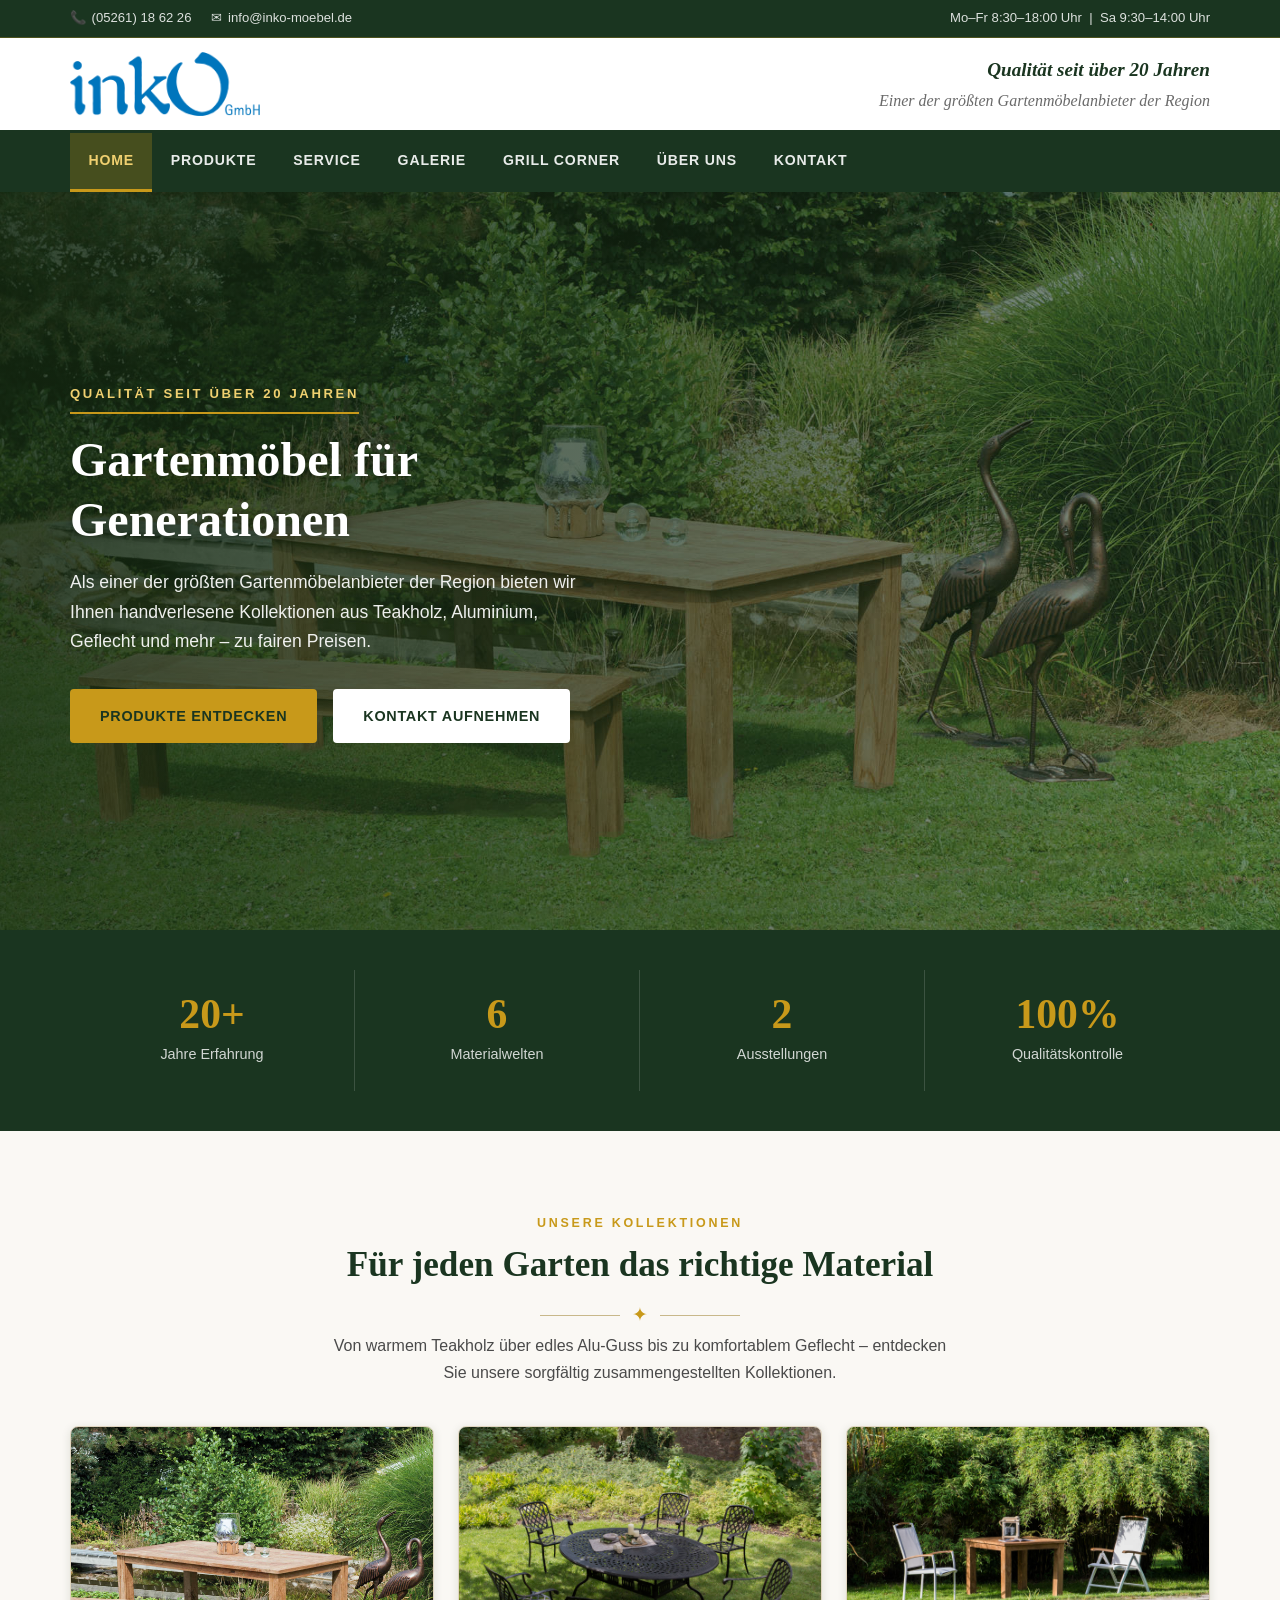
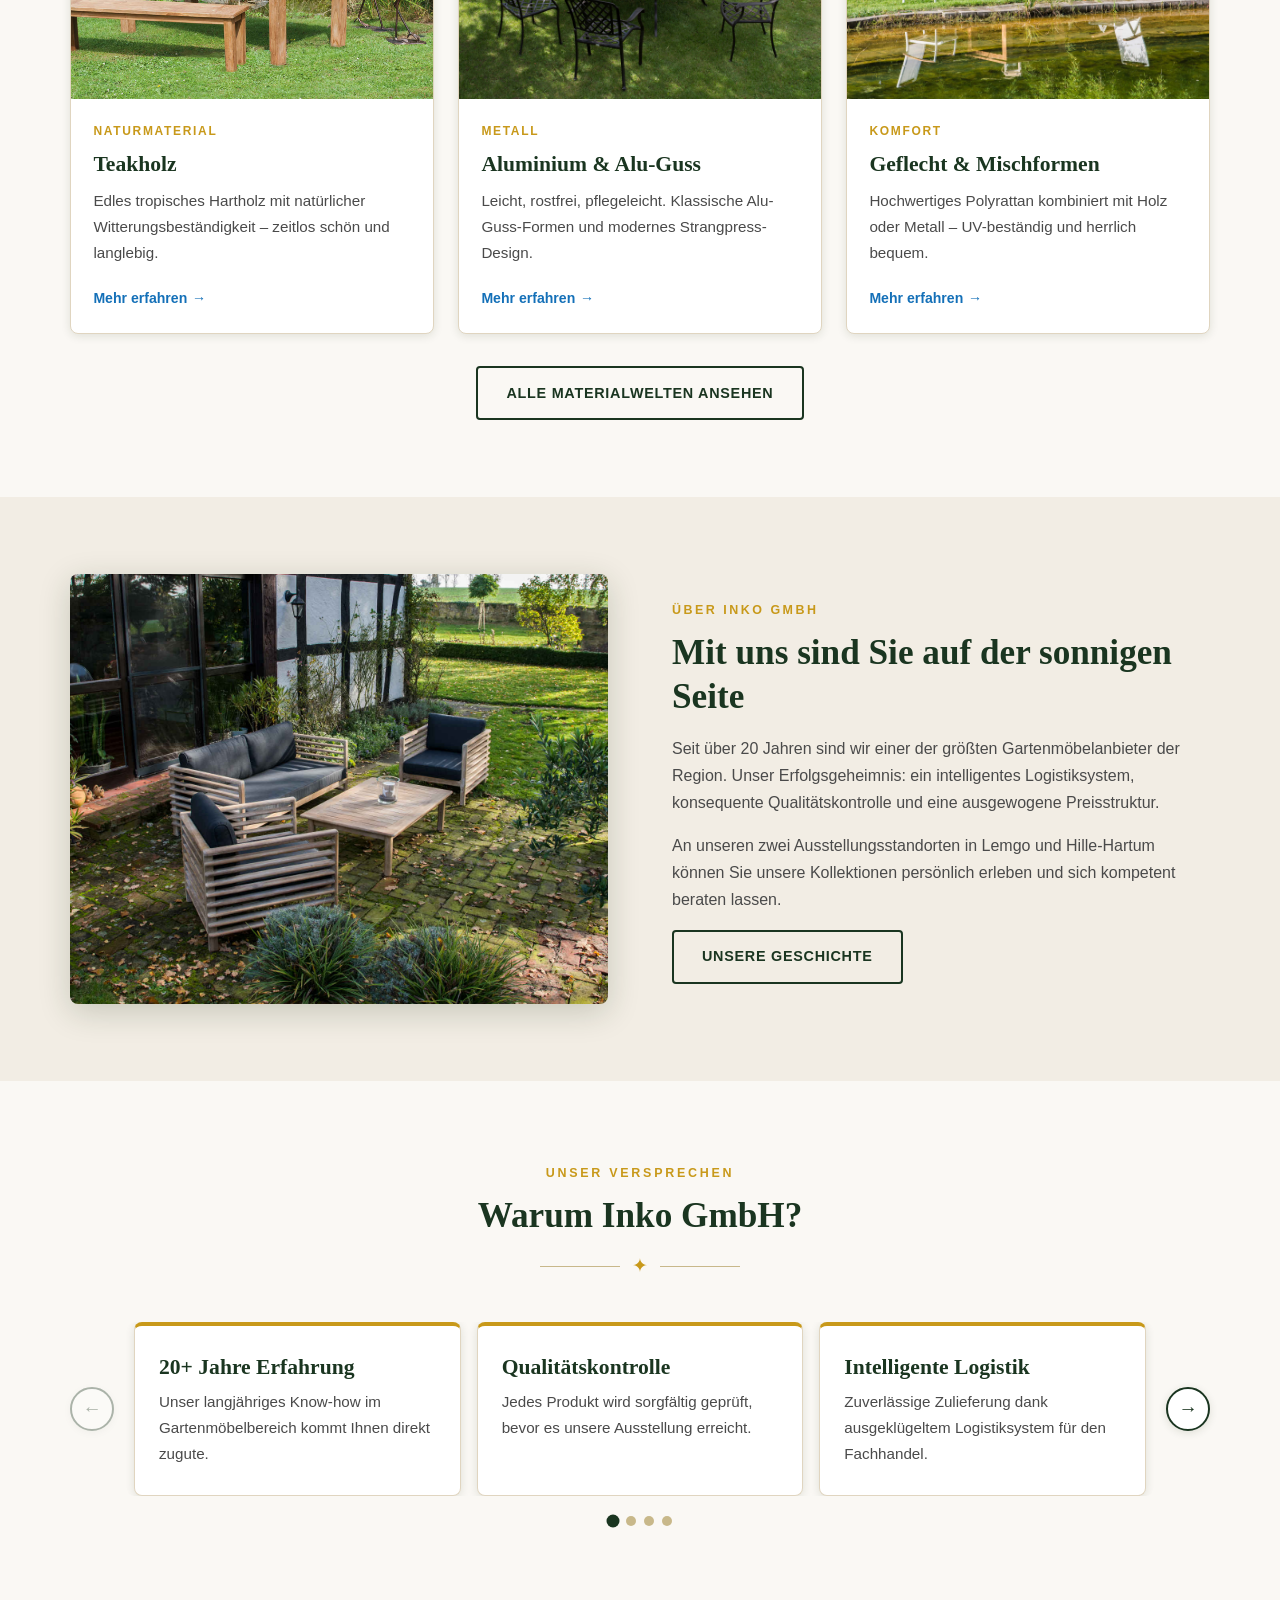
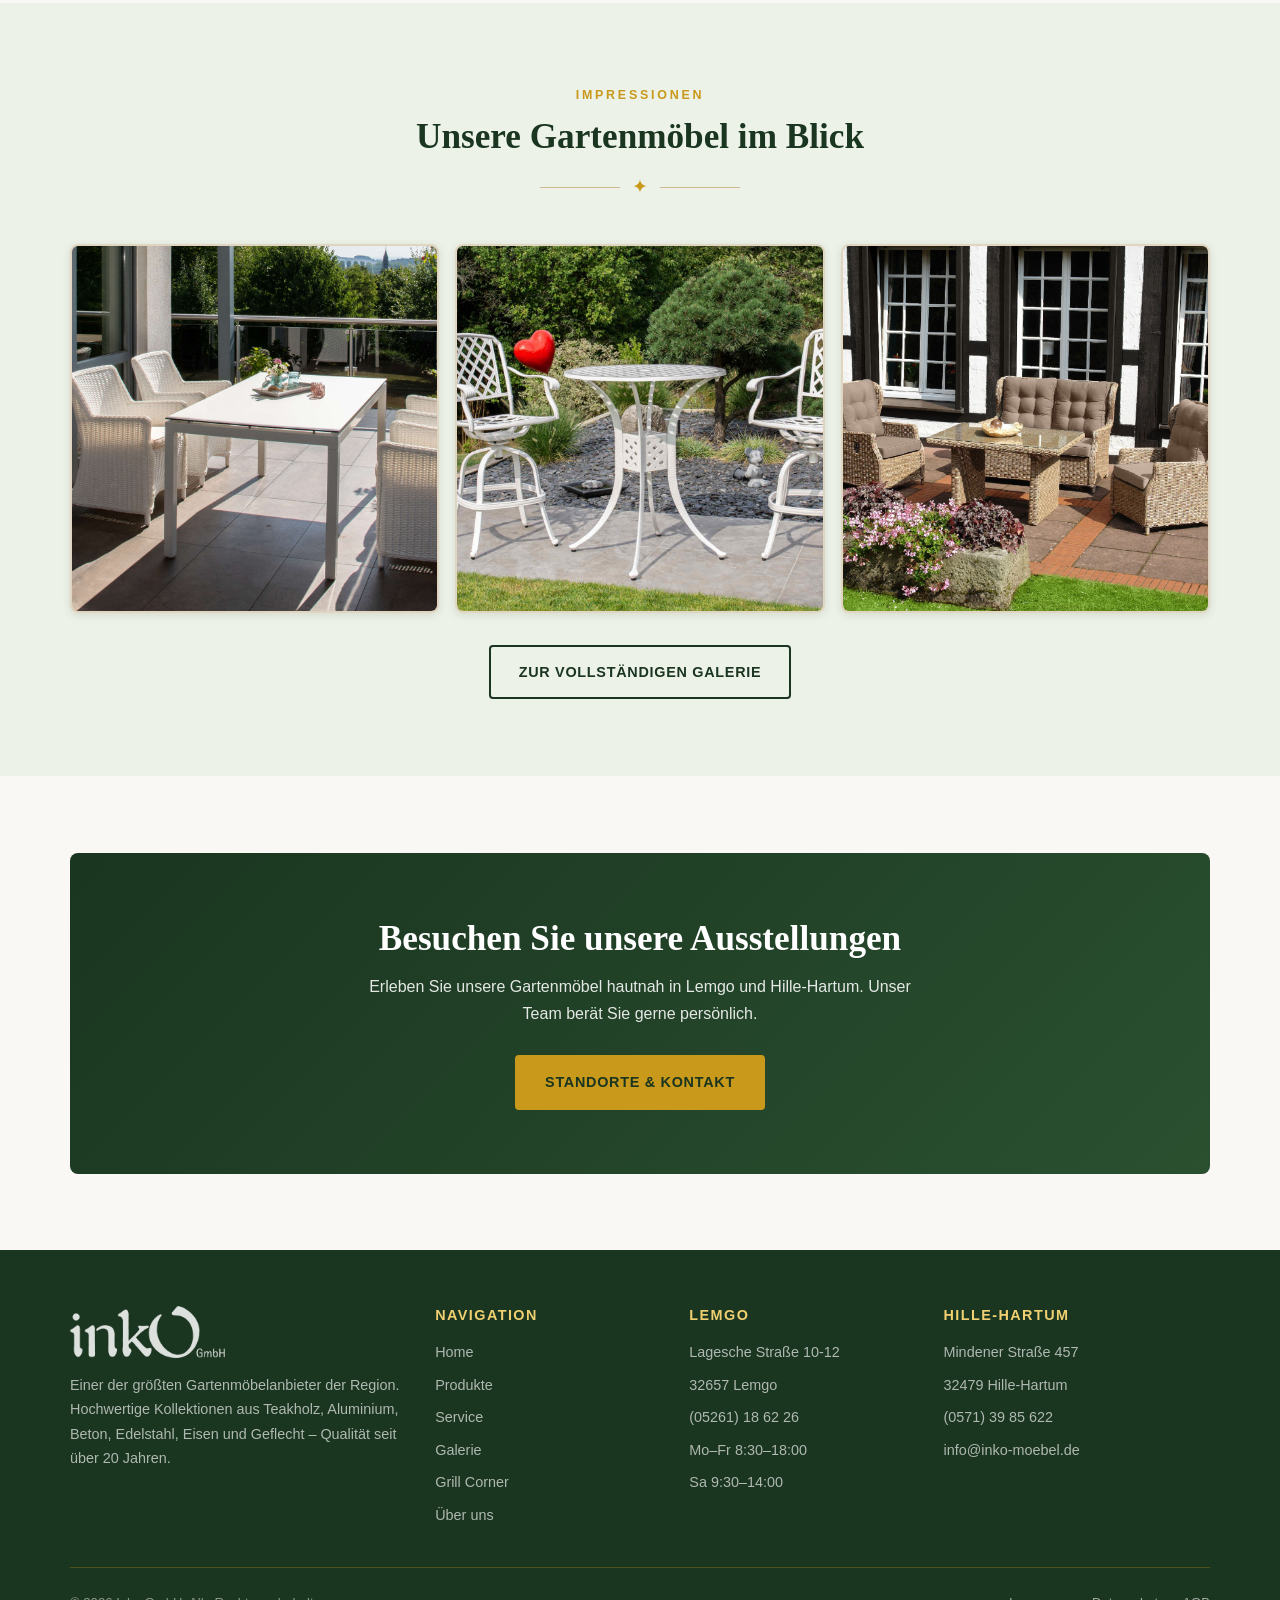
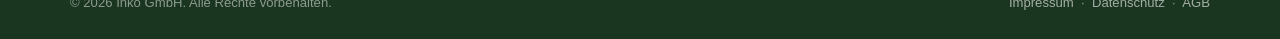
==== commit 2a78de26: "Emojis entfernt, Feature-Bereich als Slider (Pfeile + Swipe) - Alle Emojis aus Feature-Boxes auf all" ====
--- a/index.html
+++ b/index.html
@@ -157,7 +157,7 @@
       </div>
     </section>
 
-    <!-- Service Features -->
+    <!-- Service Features Slider -->
     <section class="section">
       <div class="container">
         <div class="sec-head reveal">
@@ -165,28 +165,39 @@
           <h2>Warum Inko GmbH?</h2>
           <div class="divider"><span>✦</span></div>
         </div>
-        <div class="grid grid--4">
-          <div class="feature-box reveal">
-            <div class="feature-box__icon">🌿</div>
-            <h3>20+ Jahre Erfahrung</h3>
-            <p>Unser langjähriges Know-how im Gartenmöbelbereich kommt Ihnen direkt zugute.</p>
-          </div>
-          <div class="feature-box reveal">
-            <div class="feature-box__icon">✅</div>
-            <h3>Qualitätskontrolle</h3>
-            <p>Jedes Produkt wird sorgfältig geprüft, bevor es unsere Ausstellung erreicht.</p>
-          </div>
-          <div class="feature-box reveal">
-            <div class="feature-box__icon">🚚</div>
-            <h3>Intelligente Logistik</h3>
-            <p>Zuverlässige Zulieferung dank ausgeklügeltem Logistiksystem für den Fachhandel.</p>
-          </div>
-          <div class="feature-box reveal">
-            <div class="feature-box__icon">💶</div>
-            <h3>Faire Preise</h3>
-            <p>Ausgewogene Preisstruktur – erstklassige Qualität muss nicht unbezahlbar sein.</p>
-          </div>
-        </div>
+        <div class="slider-wrap reveal">
+          <button class="slider-btn slider-btn--prev" aria-label="Zurück">&#8592;</button>
+          <div class="slider-viewport">
+            <div class="slider-track">
+              <div class="slider-slide">
+                <div class="feature-box">
+                  <h3>20+ Jahre Erfahrung</h3>
+                  <p>Unser langjähriges Know-how im Gartenmöbelbereich kommt Ihnen direkt zugute.</p>
+                </div>
+              </div>
+              <div class="slider-slide">
+                <div class="feature-box">
+                  <h3>Qualitätskontrolle</h3>
+                  <p>Jedes Produkt wird sorgfältig geprüft, bevor es unsere Ausstellung erreicht.</p>
+                </div>
+              </div>
+              <div class="slider-slide">
+                <div class="feature-box">
+                  <h3>Intelligente Logistik</h3>
+                  <p>Zuverlässige Zulieferung dank ausgeklügeltem Logistiksystem für den Fachhandel.</p>
+                </div>
+              </div>
+              <div class="slider-slide">
+                <div class="feature-box">
+                  <h3>Faire Preise</h3>
+                  <p>Ausgewogene Preisstruktur – erstklassige Qualität muss nicht unbezahlbar sein.</p>
+                </div>
+              </div>
+            </div>
+          </div>
+          <button class="slider-btn slider-btn--next" aria-label="Weiter">&#8594;</button>
+        </div>
+        <div class="slider-dots reveal"></div>
       </div>
     </section>
 
--- a/css/style.css
+++ b/css/style.css
@@ -317,11 +317,94 @@
   padding: 1.75rem 1.5rem;
   box-shadow: 0 2px 10px var(--shadow);
   transition: transform var(--trans), box-shadow var(--trans);
+  height: 100%;
 }
 .feature-box:hover { transform: translateY(-4px); box-shadow: 0 8px 24px var(--shadow-md); }
-.feature-box__icon { font-size: 2.2rem; margin-bottom: 0.9rem; }
 .feature-box h3 { color: var(--nav-green); margin-bottom: 0.5rem; }
 .feature-box p { color: var(--text-mid); font-size: 0.95rem; }
+.feature-box__step {
+  display: inline-flex; align-items: center; justify-content: center;
+  width: 36px; height: 36px;
+  background: var(--nav-green); color: var(--white);
+  border-radius: 50%; font-weight: 700; font-size: 1rem;
+  margin-bottom: 0.9rem;
+}
+
+/* ---------- Slider ---------- */
+.slider-wrap {
+  position: relative;
+  display: flex;
+  align-items: center;
+  gap: 0.75rem;
+}
+.slider-viewport {
+  overflow: hidden;
+  flex: 1;
+  border-radius: var(--radius-md);
+}
+.slider-track {
+  display: flex;
+  transition: transform 0.4s cubic-bezier(0.25, 0.46, 0.45, 0.94);
+  will-change: transform;
+}
+.slider-slide {
+  flex: 0 0 calc(100% / 3);
+  padding: 0 0.5rem;
+  box-sizing: border-box;
+}
+.slider-btn {
+  flex-shrink: 0;
+  width: 44px; height: 44px;
+  border-radius: 50%;
+  border: 2px solid var(--nav-green);
+  background: var(--white);
+  color: var(--nav-green);
+  font-size: 1.2rem;
+  font-weight: 700;
+  cursor: pointer;
+  transition: background var(--trans), color var(--trans);
+  display: flex; align-items: center; justify-content: center;
+  box-shadow: 0 2px 8px var(--shadow);
+}
+.slider-btn:hover {
+  background: var(--nav-green);
+  color: var(--white);
+}
+.slider-btn:disabled {
+  opacity: 0.35;
+  cursor: default;
+}
+.slider-btn:disabled:hover {
+  background: var(--white);
+  color: var(--nav-green);
+}
+.slider-dots {
+  display: flex;
+  justify-content: center;
+  gap: 0.5rem;
+  margin-top: 1.25rem;
+}
+.slider-dot {
+  width: 10px; height: 10px;
+  border-radius: 50%;
+  background: var(--border);
+  border: none;
+  cursor: pointer;
+  transition: background var(--trans), transform var(--trans);
+  padding: 0;
+}
+.slider-dot.is-active {
+  background: var(--nav-green);
+  transform: scale(1.3);
+}
+
+@media (max-width: 820px) {
+  .slider-slide { flex: 0 0 calc(100% / 2); }
+}
+@media (max-width: 500px) {
+  .slider-slide { flex: 0 0 100%; }
+  .slider-btn { width: 36px; height: 36px; font-size: 1rem; }
+}
 
 /* ---------- Split Section ---------- */
 .split {
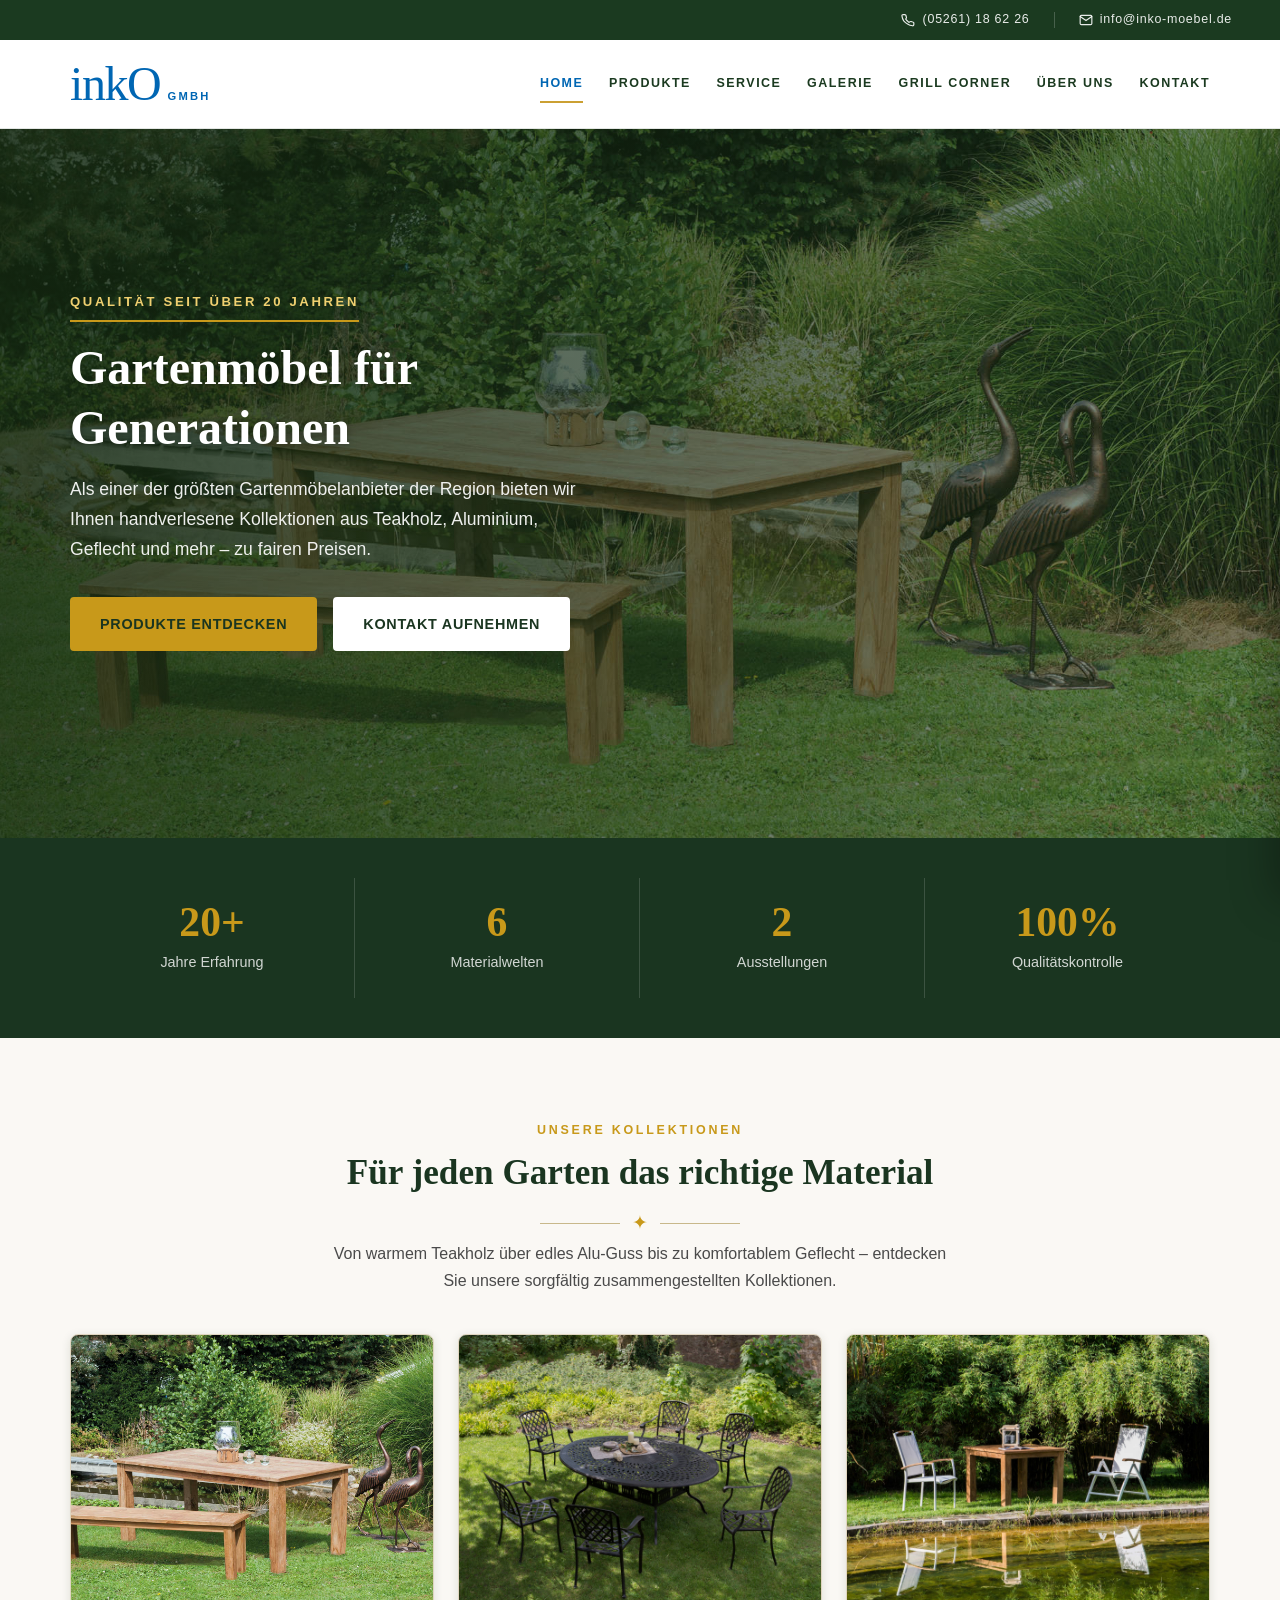
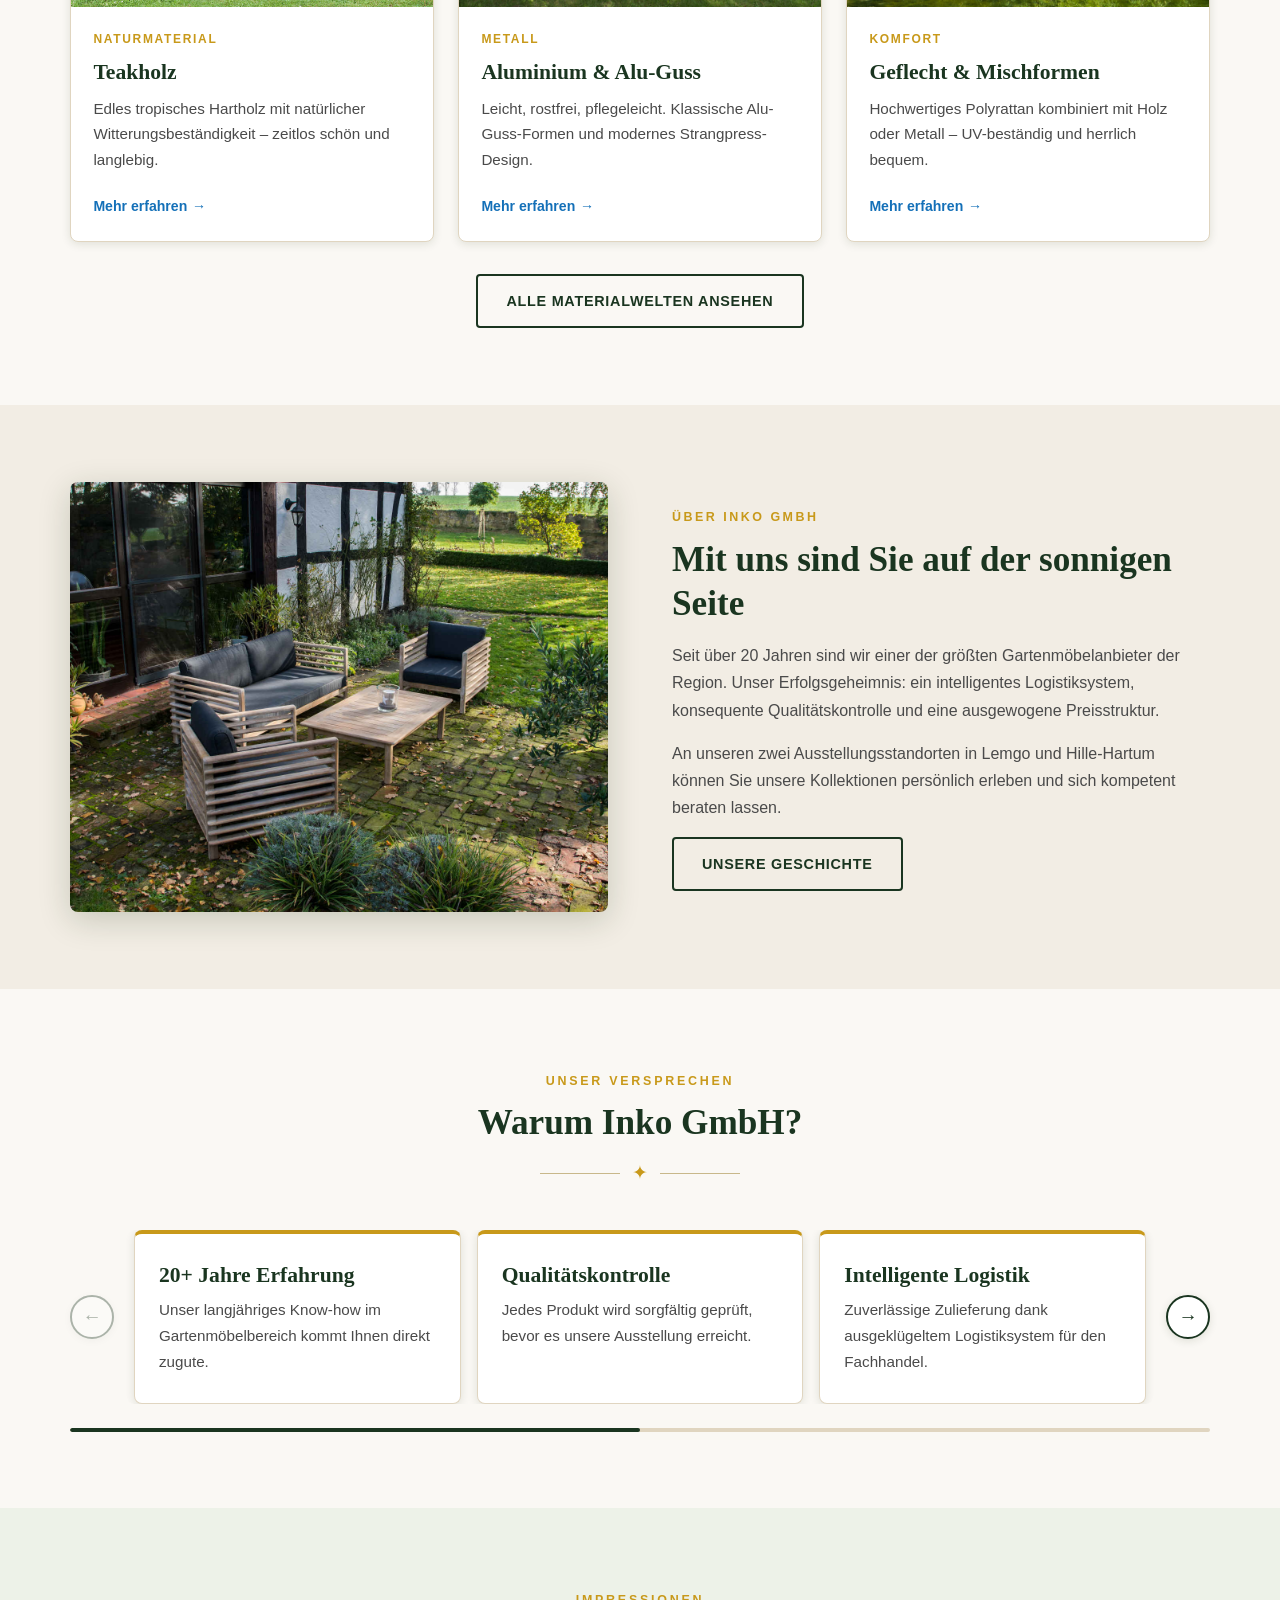
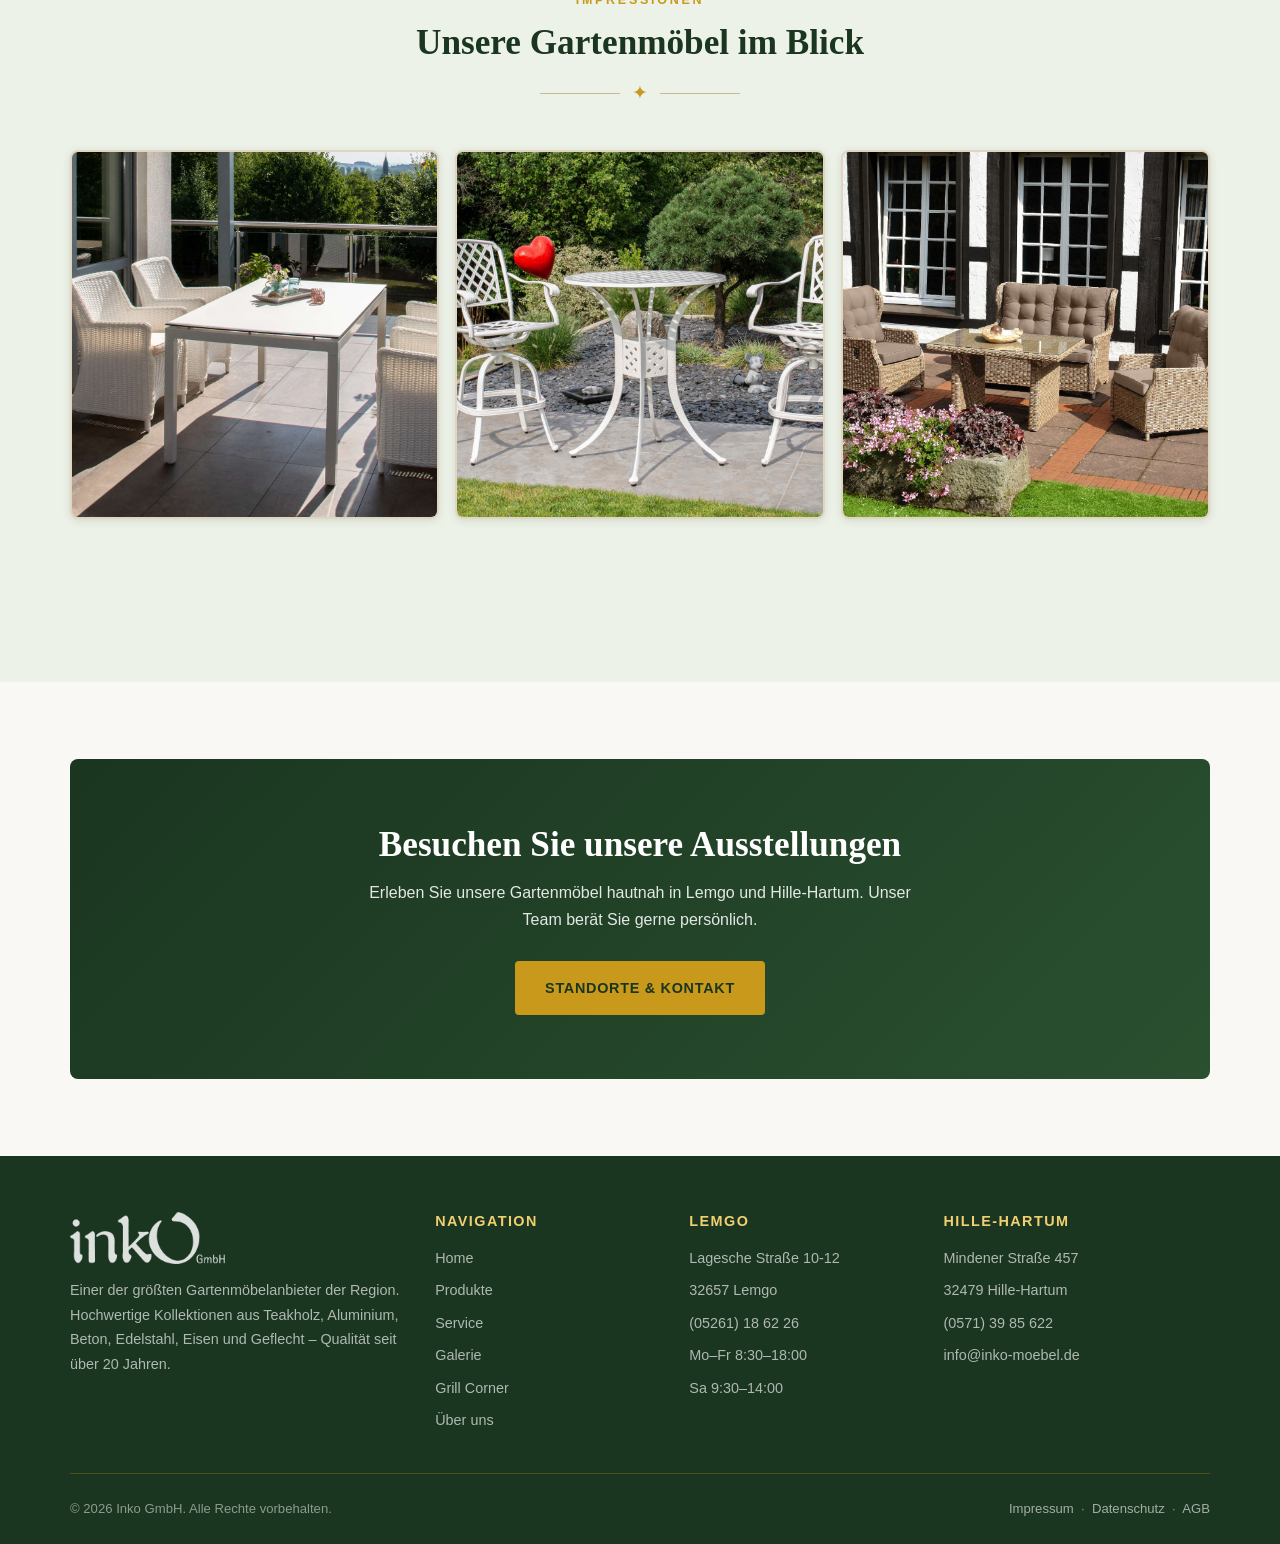
==== commit 9e2132c3: "Neue Navbar (Drawer + Glassmorphism) + Slider-Fortschrittsbalken - Scroll-aware Header: Top-Bar blen" ====
--- a/index.html
+++ b/index.html
@@ -9,51 +9,68 @@
 </head>
 <body>
 
-  <!-- Top Bar -->
-  <div class="topbar">
-    <div class="container">
-      <div class="topbar__inner">
-        <div class="topbar__left">
-          <span class="topbar__item">📞 <a href="tel:+4952611862 26">(05261) 18 62 26</a></span>
-          <span class="topbar__item">✉ <a href="mailto:info@inko-moebel.de">info@inko-moebel.de</a></span>
-        </div>
-        <div class="topbar__right">
-          <span>Mo–Fr 8:30–18:00 Uhr &nbsp;|&nbsp; Sa 9:30–14:00 Uhr</span>
-        </div>
-      </div>
-    </div>
-  </div>
-
-  <!-- Header mit Logo -->
-  <header class="site-header">
-    <div class="container header__inner">
-      <a href="index.html" class="header__logo" aria-label="Inko GmbH – Startseite">
-        <img src="images/logo.png" alt="inkO GmbH Logo" />
-      </a>
-      <div class="header__tagline">
-        <strong>Qualität seit über 20 Jahren</strong>
-        Einer der größten Gartenmöbelanbieter der Region
+
+  <!-- Header -->
+  <header class="site-header" id="site-header">
+    <div class="topbar">
+      <a href="tel:+4952611862 26" class="topbar__link"><svg width="14" height="14" viewBox="0 0 24 24" fill="none" stroke="currentColor" stroke-width="2" stroke-linecap="round" stroke-linejoin="round" aria-hidden="true"><path d="M22 16.92v3a2 2 0 0 1-2.18 2 19.79 19.79 0 0 1-8.63-3.07A19.5 19.5 0 0 1 4.69 13.5a19.79 19.79 0 0 1-3.07-8.67A2 2 0 0 1 3.6 2.68h3a2 2 0 0 1 2 1.72c.127.96.361 1.903.7 2.81a2 2 0 0 1-.45 2.11L7.91 10.09a16 16 0 0 0 6 6l1.27-.95a2 2 0 0 1 2.11-.45c.907.339 1.85.573 2.81.7A2 2 0 0 1 22 17.32z"/></svg> (05261) 18 62 26</a>
+      <span class="topbar__sep"></span>
+      <a href="mailto:info@inko-moebel.de" class="topbar__link"><svg width="14" height="14" viewBox="0 0 24 24" fill="none" stroke="currentColor" stroke-width="2" stroke-linecap="round" stroke-linejoin="round" aria-hidden="true"><path d="M4 4h16c1.1 0 2 .9 2 2v12c0 1.1-.9 2-2 2H4c-1.1 0-2-.9-2-2V6c0-1.1.9-2 2-2z"/><polyline points="22,6 12,13 2,6"/></svg> info@inko-moebel.de</a>
+    </div>
+    <div class="nav-bar">
+      <div class="nav-bar__inner">
+        <a href="index.html" class="nav-logo" aria-label="Inko GmbH – Startseite">
+          <span class="nav-logo__text">ink<strong>O</strong></span>
+          <span class="nav-logo__gmbh">GmbH</span>
+        </a>
+        <nav class="nav-links" aria-label="Hauptnavigation">
+        <a href="index.html" class="nav-link is-active">HOME</a>
+        <a href="produkte.html" class="nav-link">PRODUKTE</a>
+        <a href="service.html" class="nav-link">SERVICE</a>
+        <a href="galerie.html" class="nav-link">GALERIE</a>
+        <a href="grillcorner.html" class="nav-link">GRILL CORNER</a>
+        <a href="ueber-uns.html" class="nav-link">ÜBER UNS</a>
+        <a href="kontakt.html" class="nav-link">KONTAKT</a>
+        </nav>
+        <button class="nav-toggle" id="nav-toggle" aria-label="Menü öffnen" aria-expanded="false">
+          <span class="nav-toggle__bar"></span>
+          <span class="nav-toggle__bar"></span>
+          <span class="nav-toggle__bar"></span>
+        </button>
       </div>
     </div>
   </header>
 
-  <!-- Navigation -->
-  <nav class="main-nav" aria-label="Hauptnavigation">
-    <div class="container nav__inner">
-      <button class="nav__toggle" aria-label="Menü öffnen" aria-expanded="false">
-        <span></span><span></span><span></span>
-      </button>
-      <ul class="nav__menu">
-        <li><a class="nav__link is-active" href="index.html">Home</a></li>
-        <li><a class="nav__link" href="produkte.html">Produkte</a></li>
-        <li><a class="nav__link" href="service.html">Service</a></li>
-        <li><a class="nav__link" href="galerie.html">Galerie</a></li>
-        <li><a class="nav__link" href="grillcorner.html">Grill Corner</a></li>
-        <li><a class="nav__link" href="ueber-uns.html">Über uns</a></li>
-        <li><a class="nav__link" href="kontakt.html">Kontakt</a></li>
-      </ul>
-    </div>
-  </nav>
+  <!-- Mobile Drawer Backdrop -->
+  <div class="nav-backdrop" id="nav-backdrop"></div>
+
+  <!-- Mobile Drawer -->
+  <aside class="nav-drawer" id="nav-drawer" aria-label="Mobile Navigation">
+    <nav class="nav-drawer__links">
+      <a href="index.html" class="nav-drawer__link is-active">HOME <svg width="20" height="20" viewBox="0 0 24 24" fill="none" stroke="currentColor" stroke-width="2" stroke-linecap="round" stroke-linejoin="round" aria-hidden="true"><polyline points="9 18 15 12 9 6"/></svg></a>
+      <a href="produkte.html" class="nav-drawer__link">PRODUKTE <svg width="20" height="20" viewBox="0 0 24 24" fill="none" stroke="currentColor" stroke-width="2" stroke-linecap="round" stroke-linejoin="round" aria-hidden="true"><polyline points="9 18 15 12 9 6"/></svg></a>
+      <a href="service.html" class="nav-drawer__link">SERVICE <svg width="20" height="20" viewBox="0 0 24 24" fill="none" stroke="currentColor" stroke-width="2" stroke-linecap="round" stroke-linejoin="round" aria-hidden="true"><polyline points="9 18 15 12 9 6"/></svg></a>
+      <a href="galerie.html" class="nav-drawer__link">GALERIE <svg width="20" height="20" viewBox="0 0 24 24" fill="none" stroke="currentColor" stroke-width="2" stroke-linecap="round" stroke-linejoin="round" aria-hidden="true"><polyline points="9 18 15 12 9 6"/></svg></a>
+      <a href="grillcorner.html" class="nav-drawer__link">GRILL CORNER <svg width="20" height="20" viewBox="0 0 24 24" fill="none" stroke="currentColor" stroke-width="2" stroke-linecap="round" stroke-linejoin="round" aria-hidden="true"><polyline points="9 18 15 12 9 6"/></svg></a>
+      <a href="ueber-uns.html" class="nav-drawer__link">ÜBER UNS <svg width="20" height="20" viewBox="0 0 24 24" fill="none" stroke="currentColor" stroke-width="2" stroke-linecap="round" stroke-linejoin="round" aria-hidden="true"><polyline points="9 18 15 12 9 6"/></svg></a>
+      <a href="kontakt.html" class="nav-drawer__link">KONTAKT <svg width="20" height="20" viewBox="0 0 24 24" fill="none" stroke="currentColor" stroke-width="2" stroke-linecap="round" stroke-linejoin="round" aria-hidden="true"><polyline points="9 18 15 12 9 6"/></svg></a>
+    </nav>
+    <div class="nav-drawer__contact">
+      <div class="nav-drawer__contact-card">
+        <p class="nav-drawer__contact-label">Direkter Kontakt</p>
+        <a href="tel:+4952611862 26" class="nav-drawer__contact-link">
+          <span class="nav-drawer__contact-icon"><svg width="14" height="14" viewBox="0 0 24 24" fill="none" stroke="currentColor" stroke-width="2" stroke-linecap="round" stroke-linejoin="round" aria-hidden="true"><path d="M22 16.92v3a2 2 0 0 1-2.18 2 19.79 19.79 0 0 1-8.63-3.07A19.5 19.5 0 0 1 4.69 13.5a19.79 19.79 0 0 1-3.07-8.67A2 2 0 0 1 3.6 2.68h3a2 2 0 0 1 2 1.72c.127.96.361 1.903.7 2.81a2 2 0 0 1-.45 2.11L7.91 10.09a16 16 0 0 0 6 6l1.27-.95a2 2 0 0 1 2.11-.45c.907.339 1.85.573 2.81.7A2 2 0 0 1 22 17.32z"/></svg></span>
+          (05261) 18 62 26
+        </a>
+        <a href="mailto:info@inko-moebel.de" class="nav-drawer__contact-link">
+          <span class="nav-drawer__contact-icon"><svg width="14" height="14" viewBox="0 0 24 24" fill="none" stroke="currentColor" stroke-width="2" stroke-linecap="round" stroke-linejoin="round" aria-hidden="true"><path d="M4 4h16c1.1 0 2 .9 2 2v12c0 1.1-.9 2-2 2H4c-1.1 0-2-.9-2-2V6c0-1.1.9-2 2-2z"/><polyline points="22,6 12,13 2,6"/></svg></span>
+          info@inko-moebel.de
+        </a>
+      </div>
+    </div>
+  </aside>
+
+  <div class="header-spacer"></div>
 
   <main>
     <!-- Hero -->
@@ -197,7 +214,7 @@
           </div>
           <button class="slider-btn slider-btn--next" aria-label="Weiter">&#8594;</button>
         </div>
-        <div class="slider-dots reveal"></div>
+        <div class="slider-progress reveal"><div class="slider-progress-fill"></div></div>
       </div>
     </section>
 
--- a/css/style.css
+++ b/css/style.css
@@ -57,103 +57,243 @@
 .section--green { background: var(--light-green); }
 .section--dark { background: var(--nav-green); color: var(--white); }
 
-/* ---------- Top Bar ---------- */
+/* ==========================================================
+   Neue Navbar (scroll-aware, Drawer auf Mobile)
+   ========================================================== */
+
+/* Platz für den fixed Header */
+body { padding-top: 0; }
+
+.site-header {
+  position: fixed;
+  top: 0; left: 0; right: 0;
+  z-index: 1000;
+  background: var(--white);
+  transition: background 0.5s ease, box-shadow 0.5s ease, border-color 0.5s ease;
+}
+.site-header.is-scrolled {
+  background: rgba(255,255,255,0.88);
+  backdrop-filter: blur(12px);
+  -webkit-backdrop-filter: blur(12px);
+  box-shadow: 0 8px 30px rgba(0,0,0,0.06);
+}
+
+/* Top Bar */
 .topbar {
-  background: var(--nav-green);
-  color: rgba(255,255,255,0.85);
-  font-size: 0.82rem;
-  padding: 0.45rem 0;
-  border-bottom: 1px solid rgba(200,153,26,0.3);
-}
-.topbar__inner {
-  display: flex;
-  flex-wrap: wrap;
-  justify-content: space-between;
-  align-items: center;
-  gap: 0.5rem;
-}
-.topbar a { color: rgba(255,255,255,0.85); }
-.topbar a:hover { color: var(--gold-light); }
-.topbar__left, .topbar__right { display: flex; align-items: center; gap: 1.25rem; }
-.topbar__item { display: flex; align-items: center; gap: 0.35rem; }
-
-/* ---------- Header / Logo ---------- */
-.site-header {
-  background: var(--white);
-  border-bottom: 3px solid var(--nav-green);
-  padding: 0.9rem 0;
-}
-.header__inner {
+  background: #1b3a20;
+  color: rgba(255,255,255,0.9);
+  font-size: 0.78rem;
+  letter-spacing: 0.06em;
+  overflow: hidden;
+  height: 40px;
+  transition: height 0.5s ease, opacity 0.5s ease;
+  display: flex; align-items: center; justify-content: flex-end;
+  padding-inline: clamp(1rem, 5vw, 3rem);
+  gap: 1.5rem;
+}
+.site-header.is-scrolled .topbar { height: 0; opacity: 0; }
+.topbar__link {
+  display: inline-flex; align-items: center; gap: 0.45rem;
+  color: rgba(255,255,255,0.9);
+  transition: color 0.3s ease;
+}
+.topbar__link:hover { color: #f0d070; }
+.topbar__sep { width: 1px; height: 16px; background: rgba(255,255,255,0.2); }
+
+/* Nav Bar */
+.nav-bar {
+  border-bottom: 1px solid rgba(26,53,32,0.12);
+  transition: border-color 0.5s ease;
+}
+.site-header.is-scrolled .nav-bar { border-color: rgba(26,53,32,0.06); }
+.nav-bar__inner {
+  max-width: var(--max-width);
+  margin-inline: auto;
+  padding-inline: 1.25rem;
   display: flex;
   align-items: center;
   justify-content: space-between;
-  gap: 1rem;
-}
-.header__logo img {
-  height: 64px;
-  width: auto;
-}
-.header__tagline {
+  padding-block: 1.25rem;
+  transition: padding-block 0.5s ease;
+}
+.site-header.is-scrolled .nav-bar__inner { padding-block: 0.85rem; }
+
+/* Logo */
+.nav-logo {
+  display: flex;
+  align-items: baseline;
+  gap: 0.15rem;
+  text-decoration: none;
+  position: relative;
+  z-index: 60;
+}
+.nav-logo__text {
+  font-size: clamp(2.4rem, 5vw, 3rem);
+  font-weight: 300;
+  color: #0066b3;
+  letter-spacing: -0.03em;
   font-family: var(--font-head);
-  font-style: italic;
-  color: var(--text-light);
-  font-size: 1rem;
-  text-align: right;
-}
-.header__tagline strong { display: block; font-size: 1.2rem; color: var(--nav-green); }
-
-/* ---------- Navigation ---------- */
-.main-nav {
-  background: var(--nav-green);
-  position: sticky;
-  top: 0;
-  z-index: 1000;
-}
-.nav__inner {
+  line-height: 1;
+}
+.nav-logo__text strong { font-weight: 400; }
+.nav-logo__gmbh {
+  font-size: 0.7rem;
+  font-weight: 700;
+  color: #0066b3;
+  letter-spacing: 0.2em;
+  text-transform: uppercase;
+  margin-left: 0.3rem;
+}
+
+/* Desktop Links */
+.nav-links {
   display: flex;
   align-items: center;
-}
-.nav__menu {
-  display: flex;
-  list-style: none;
-  flex: 1;
-}
-.nav__link {
-  display: block;
-  padding: 1rem 1.15rem;
-  font-size: 0.88rem;
+  gap: clamp(0.5rem, 2vw, 2.5rem);
+}
+.nav-link {
+  position: relative;
+  font-size: 0.78rem;
   font-weight: 600;
-  letter-spacing: 0.06em;
+  letter-spacing: 0.12em;
   text-transform: uppercase;
-  color: rgba(255,255,255,0.9);
-  transition: background var(--trans), color var(--trans);
+  color: #1b3a20;
+  padding-block: 0.5rem;
+  transition: color 0.3s ease;
   white-space: nowrap;
 }
-.nav__link:hover,
-.nav__link.is-active {
-  background: rgba(200,153,26,0.25);
-  color: var(--gold-light);
-}
-.nav__link.is-active { border-bottom: 3px solid var(--gold); }
-
-.nav__toggle {
+.nav-link::after {
+  content: '';
+  position: absolute;
+  bottom: 0; left: 50%; right: 50%;
+  height: 2px;
+  background: #cba032;
+  transition: left 0.3s ease, right 0.3s ease;
+}
+.nav-link:hover,
+.nav-link.is-active { color: #0066b3; }
+.nav-link:hover::after,
+.nav-link.is-active::after { left: 0; right: 0; }
+
+/* Mobile Toggle */
+.nav-toggle {
   display: none;
-  flex-direction: column;
-  justify-content: center;
-  gap: 5px;
+  position: relative;
+  z-index: 60;
   width: 44px; height: 44px;
-  background: transparent;
+  background: none;
   border: none;
   cursor: pointer;
-}
-.nav__toggle span {
-  display: block; width: 24px; height: 2px;
-  background: var(--white); border-radius: 2px;
-  transition: transform var(--trans), opacity var(--trans);
-}
-.nav__toggle.is-open span:nth-child(1) { transform: translateY(7px) rotate(45deg); }
-.nav__toggle.is-open span:nth-child(2) { opacity: 0; }
-.nav__toggle.is-open span:nth-child(3) { transform: translateY(-7px) rotate(-45deg); }
+  padding: 0.5rem;
+  color: #1b3a20;
+  transition: color 0.3s ease;
+}
+.nav-toggle:hover { color: #0066b3; }
+.nav-toggle__bar {
+  display: block;
+  width: 24px; height: 2px;
+  background: currentColor;
+  border-radius: 2px;
+  position: absolute;
+  left: 50%; transform: translateX(-50%);
+  transition: all 0.3s ease;
+}
+.nav-toggle__bar:nth-child(1) { top: calc(50% - 7px); }
+.nav-toggle__bar:nth-child(2) { top: 50%; transform: translateX(-50%) translateY(-50%); }
+.nav-toggle__bar:nth-child(3) { top: calc(50% + 5px); }
+.nav-toggle.is-open .nav-toggle__bar:nth-child(1) { top: 50%; transform: translateX(-50%) translateY(-50%) rotate(45deg); }
+.nav-toggle.is-open .nav-toggle__bar:nth-child(2) { opacity: 0; transform: translateX(calc(-50% + 12px)) translateY(-50%); }
+.nav-toggle.is-open .nav-toggle__bar:nth-child(3) { top: 50%; transform: translateX(-50%) translateY(-50%) rotate(-45deg); }
+
+/* Backdrop */
+.nav-backdrop {
+  display: none;
+  position: fixed; inset: 0;
+  background: rgba(0,0,0,0.4);
+  backdrop-filter: blur(3px);
+  z-index: 40;
+  opacity: 0;
+  transition: opacity 0.5s ease;
+}
+.nav-backdrop.is-open { opacity: 1; }
+
+/* Drawer */
+.nav-drawer {
+  position: fixed;
+  top: 0; right: 0;
+  height: 100dvh;
+  width: min(85%, 400px);
+  background: #1b3a20;
+  z-index: 50;
+  display: flex;
+  flex-direction: column;
+  transform: translateX(100%);
+  transition: transform 0.5s cubic-bezier(0.16, 1, 0.3, 1);
+  box-shadow: -8px 0 40px rgba(0,0,0,0.3);
+}
+.nav-drawer.is-open { transform: translateX(0); }
+
+.nav-drawer__links {
+  flex: 1;
+  overflow-y: auto;
+  padding: 7rem 1.5rem 2rem;
+}
+.nav-drawer__link {
+  display: flex;
+  align-items: center;
+  justify-content: space-between;
+  padding: 1rem 0;
+  border-bottom: 1px solid rgba(255,255,255,0.1);
+  color: rgba(255,255,255,0.88);
+  font-size: 1.1rem;
+  font-weight: 500;
+  letter-spacing: 0.12em;
+  text-transform: uppercase;
+  transition: color 0.3s ease;
+}
+.nav-drawer__link:hover { color: var(--white); }
+.nav-drawer__link svg { color: rgba(255,255,255,0.3); transition: color 0.3s ease, transform 0.3s ease; }
+.nav-drawer__link:hover svg { color: #cba032; transform: translateX(4px); }
+
+.nav-drawer__contact {
+  padding: 1.5rem;
+  background: #142c18;
+}
+.nav-drawer__contact-card {
+  background: rgba(255,255,255,0.05);
+  border: 1px solid rgba(255,255,255,0.1);
+  border-radius: 12px;
+  padding: 1.25rem;
+}
+.nav-drawer__contact-label {
+  font-size: 0.72rem;
+  font-weight: 700;
+  letter-spacing: 0.2em;
+  text-transform: uppercase;
+  color: #cba032;
+  margin-bottom: 1rem;
+}
+.nav-drawer__contact-link {
+  display: flex;
+  align-items: center;
+  gap: 0.75rem;
+  color: rgba(255,255,255,0.88);
+  font-size: 0.9rem;
+  margin-bottom: 0.75rem;
+  transition: color 0.3s ease;
+}
+.nav-drawer__contact-link:last-child { margin-bottom: 0; }
+.nav-drawer__contact-link:hover { color: var(--white); }
+.nav-drawer__contact-icon {
+  width: 32px; height: 32px;
+  border-radius: 50%;
+  background: rgba(255,255,255,0.1);
+  display: flex; align-items: center; justify-content: center;
+  flex-shrink: 0;
+}
+
+/* Header Spacer (height of fixed header) */
+.header-spacer { height: 100px; transition: height 0.5s ease; }
 
 /* ---------- Hero ---------- */
 .hero {
@@ -378,24 +518,24 @@
   background: var(--white);
   color: var(--nav-green);
 }
-.slider-dots {
-  display: flex;
-  justify-content: center;
-  gap: 0.5rem;
-  margin-top: 1.25rem;
-}
-.slider-dot {
-  width: 10px; height: 10px;
-  border-radius: 50%;
-  background: var(--border);
-  border: none;
-  cursor: pointer;
-  transition: background var(--trans), transform var(--trans);
-  padding: 0;
-}
-.slider-dot.is-active {
+.slider-dots { display: none; }
+
+/* Slider Progress Bar */
+.slider-progress {
+  position: relative;
+  height: 4px;
+  background: var(--border-light);
+  border-radius: 4px;
+  margin-top: 1.5rem;
+  overflow: hidden;
+}
+.slider-progress-fill {
+  position: absolute;
+  top: 0; left: 0;
+  height: 100%;
   background: var(--nav-green);
-  transform: scale(1.3);
+  border-radius: 4px;
+  transition: left 0.4s cubic-bezier(0.25, 0.46, 0.45, 0.94), width 0.3s ease;
 }
 
 @media (max-width: 820px) {
@@ -613,21 +753,13 @@
   .footer__top { grid-template-columns: 1fr 1fr; }
   .grid--4 { grid-template-columns: repeat(2,1fr); }
 }
+@media (max-width: 1024px) {
+  .nav-links { display: none; }
+  .nav-toggle { display: flex; }
+  .nav-backdrop { display: block; pointer-events: none; }
+  .nav-backdrop.is-open { pointer-events: auto; }
+}
 @media (max-width: 820px) {
-  .nav__menu {
-    position: fixed; inset: auto 0 auto 0;
-    top: 0; /* set by JS or CSS */
-    flex-direction: column;
-    background: var(--nav-green);
-    border-top: 1px solid rgba(255,255,255,0.1);
-    transform: translateY(-110%);
-    transition: transform var(--trans);
-    padding-bottom: 0.5rem;
-  }
-  .nav__menu.is-open { transform: translateY(0); }
-  .nav__link { border-bottom: 1px solid rgba(255,255,255,0.07); padding: 0.9rem 1.5rem; }
-  .nav__link.is-active { border-bottom: 1px solid rgba(255,255,255,0.07); border-left: 4px solid var(--gold); }
-  .nav__toggle { display: flex; margin-left: auto; }
   .split { grid-template-columns: 1fr; }
   .split__img { order: -1; }
   .contact-grid { grid-template-columns: 1fr; }
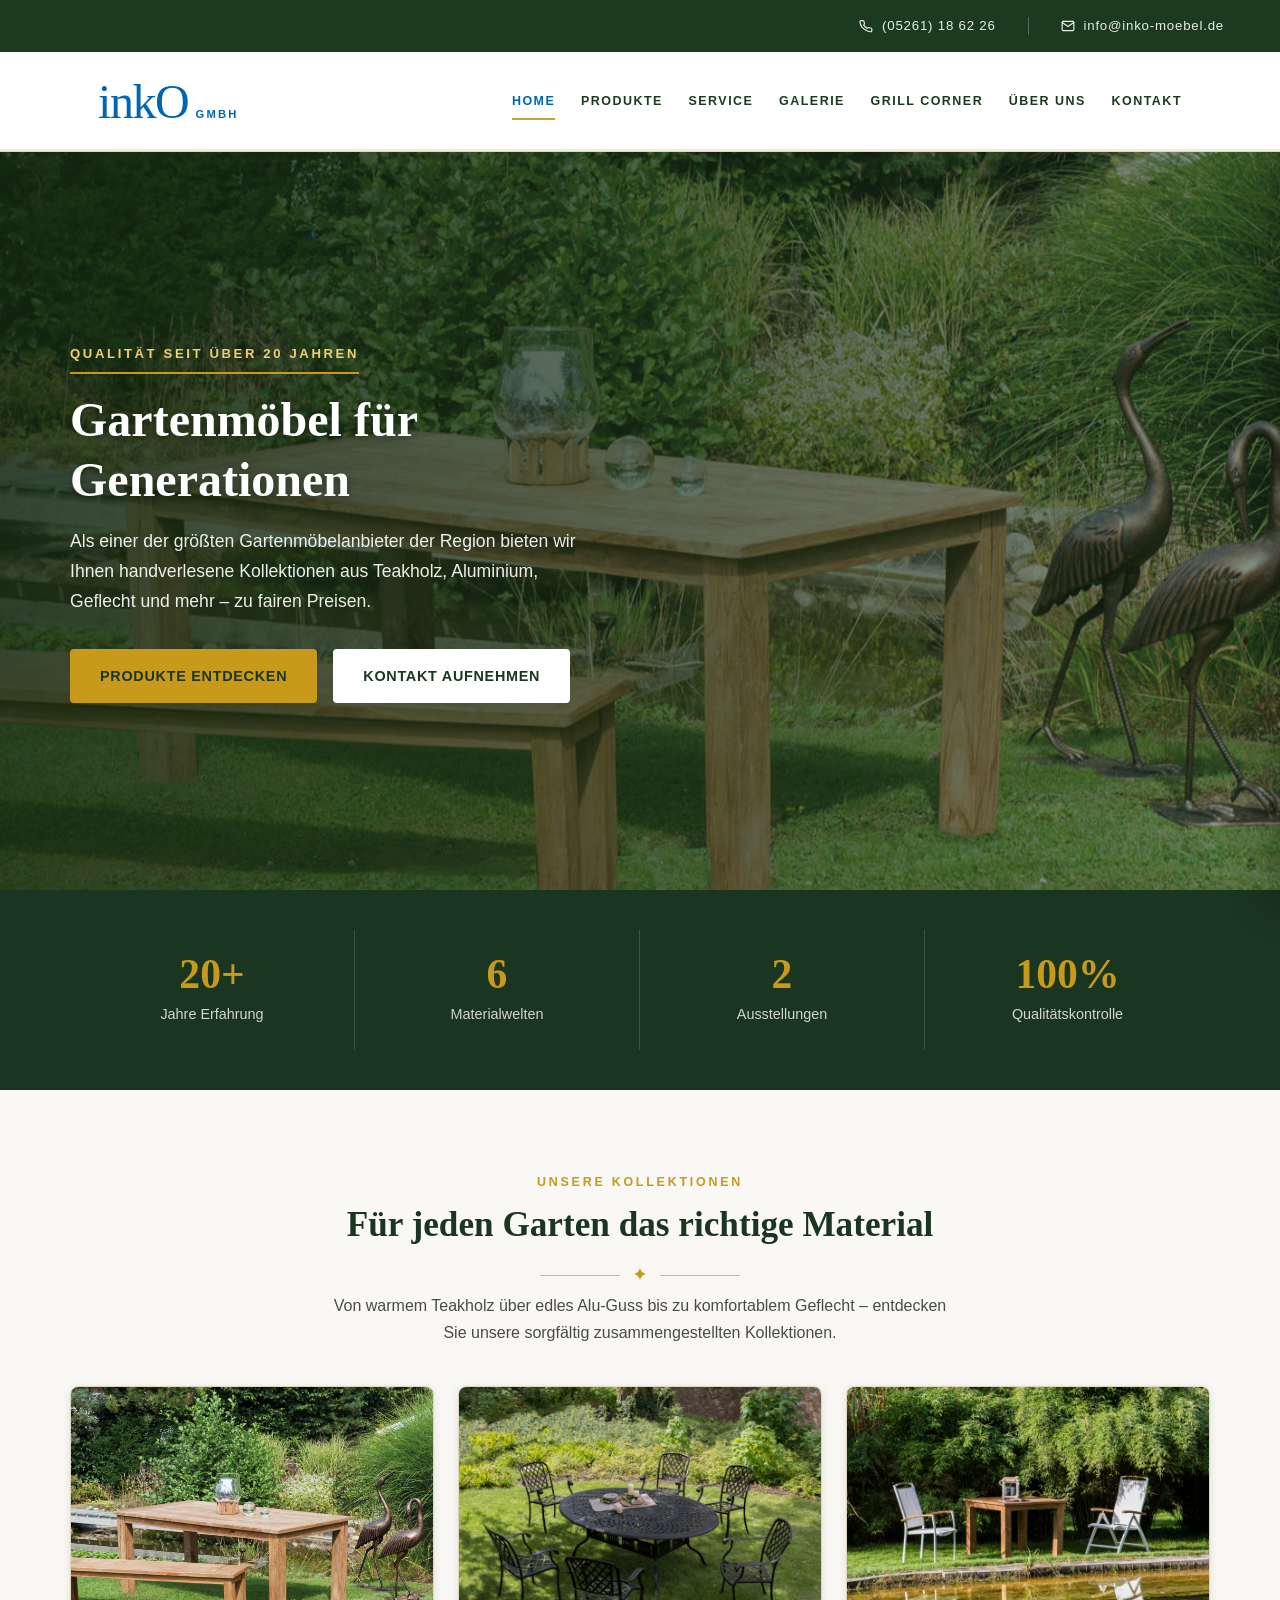
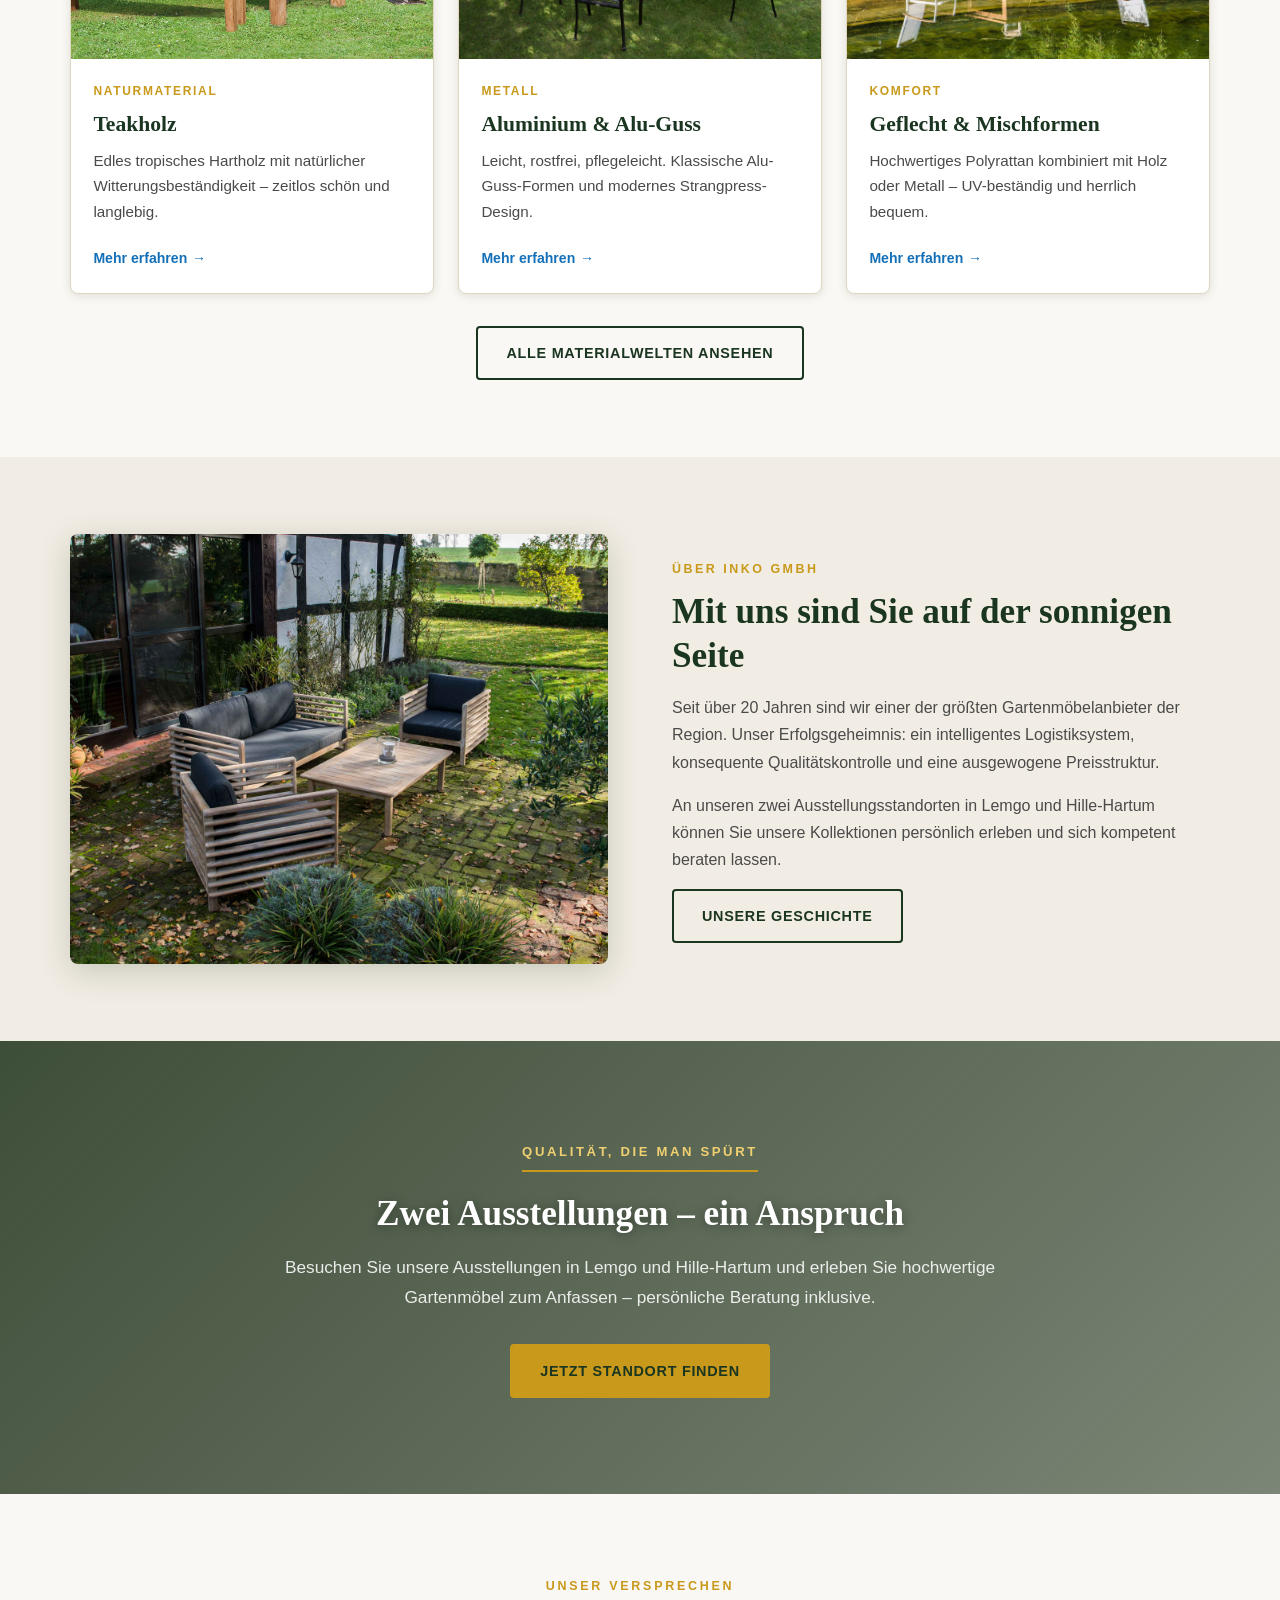
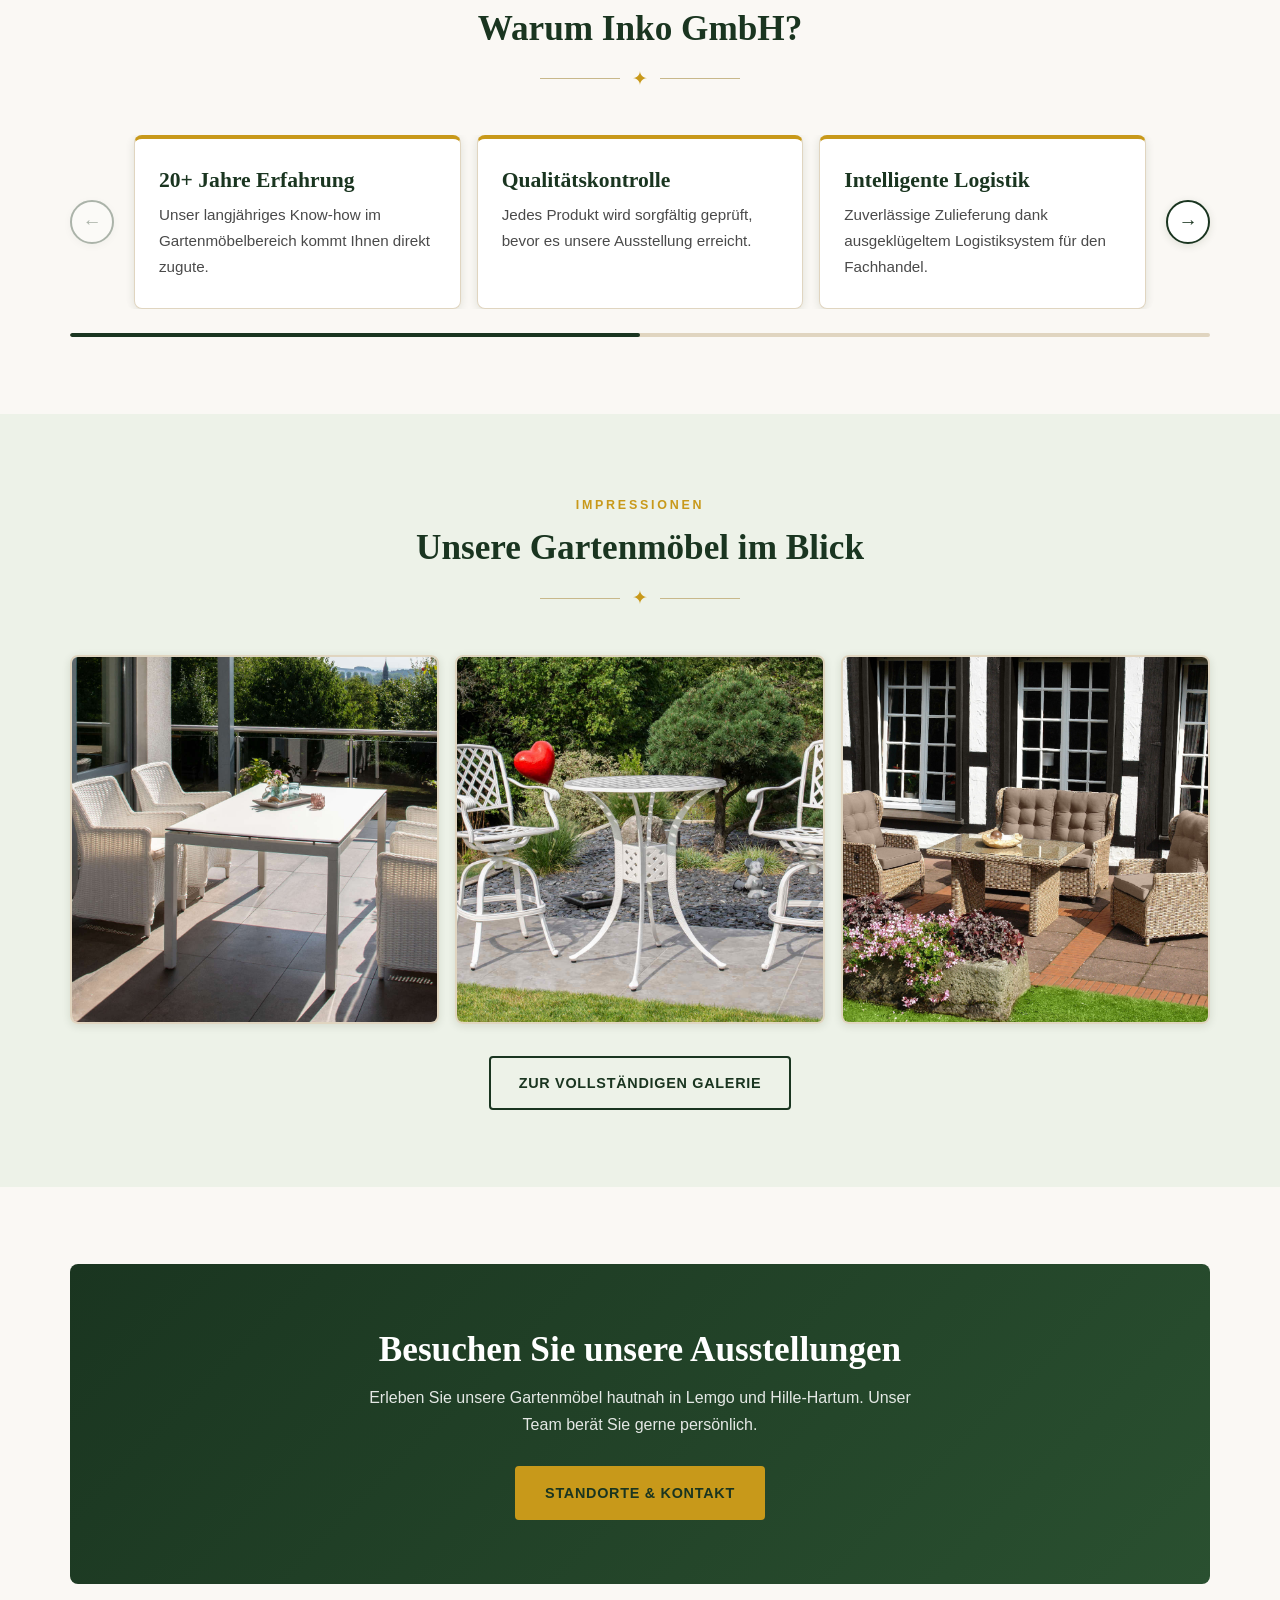
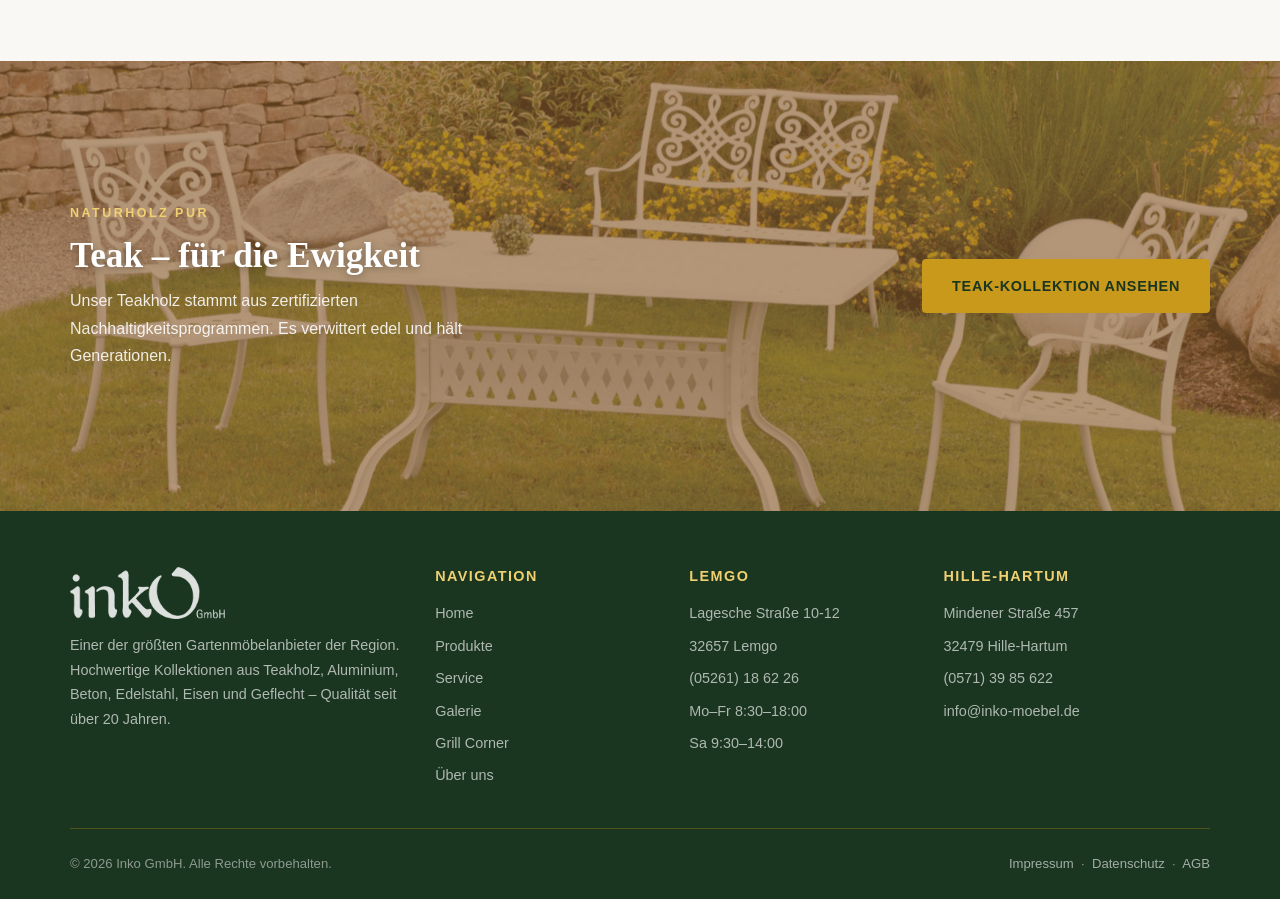
==== commit 55394fe2: "Add page scroll indicator, parallax backgrounds, and per-section animations - Page progress bar (gra" ====
--- a/index.html
+++ b/index.html
@@ -39,6 +39,7 @@
         </button>
       </div>
     </div>
+    <div class="page-progress"><div class="page-progress-fill"></div></div>
   </header>
 
   <!-- Mobile Drawer Backdrop -->
@@ -75,7 +76,7 @@
   <main>
     <!-- Hero -->
     <section class="hero">
-      <div class="hero__bg" style="background-image:url('images/galerie/Galerie-01.jpg')"></div>
+      <div class="hero__bg parallax-section__bg" style="background-image:url('images/galerie/Galerie-01.jpg')"></div>
       <div class="hero__overlay"></div>
       <div class="container">
         <div class="hero__content">
@@ -94,10 +95,10 @@
     <div class="stats-band">
       <div class="container">
         <div class="grid grid--4">
-          <div class="stat"><div class="stat__num">20+</div><div class="stat__label">Jahre Erfahrung</div></div>
-          <div class="stat"><div class="stat__num">6</div><div class="stat__label">Materialwelten</div></div>
-          <div class="stat"><div class="stat__num">2</div><div class="stat__label">Ausstellungen</div></div>
-          <div class="stat"><div class="stat__num">100%</div><div class="stat__label">Qualitätskontrolle</div></div>
+          <div class="stat reveal"><div class="stat__num">20+</div><div class="stat__label">Jahre Erfahrung</div></div>
+          <div class="stat reveal reveal-delay-1"><div class="stat__num">6</div><div class="stat__label">Materialwelten</div></div>
+          <div class="stat reveal reveal-delay-2"><div class="stat__num">2</div><div class="stat__label">Ausstellungen</div></div>
+          <div class="stat reveal reveal-delay-3"><div class="stat__num">100%</div><div class="stat__label">Qualitätskontrolle</div></div>
         </div>
       </div>
     </div>
@@ -113,7 +114,7 @@
         </div>
         <div class="grid grid--3">
 
-          <article class="card reveal">
+          <article class="card reveal-scale">
             <div class="card__img">
               <img src="images/galerie/Galerie-01.jpg" alt="Teakholz Sitzgruppe im Garten" loading="lazy" />
             </div>
@@ -125,7 +126,7 @@
             </div>
           </article>
 
-          <article class="card reveal">
+          <article class="card reveal-scale reveal-delay-1">
             <div class="card__img">
               <img src="images/galerie/Gruppe-Rocco-bronze.jpg" alt="Alu-Guss Gruppe Rocco in Bronze" loading="lazy" />
             </div>
@@ -137,7 +138,7 @@
             </div>
           </article>
 
-          <article class="card reveal">
+          <article class="card reveal-scale reveal-delay-2">
             <div class="card__img">
               <img src="images/galerie/Frisco-weiss-Abacus.jpg" alt="Frisco Garnitur in Weiss mit Abacus" loading="lazy" />
             </div>
@@ -160,16 +161,30 @@
     <section class="section section--alt">
       <div class="container">
         <div class="split">
-          <div class="split__img reveal">
+          <div class="split__img reveal-left">
             <img src="images/galerie/Galerie-08.jpg" alt="Gartenmöbel Ausstellung Inko GmbH" loading="lazy" />
           </div>
-          <div class="split__text reveal">
+          <div class="split__text reveal-right">
             <span class="eyebrow">Über Inko GmbH</span>
             <h2>Mit uns sind Sie auf der sonnigen Seite</h2>
             <p>Seit über 20 Jahren sind wir einer der größten Gartenmöbelanbieter der Region. Unser Erfolgsgeheimnis: ein intelligentes Logistiksystem, konsequente Qualitätskontrolle und eine ausgewogene Preisstruktur.</p>
             <p>An unseren zwei Ausstellungsstandorten in Lemgo und Hille-Hartum können Sie unsere Kollektionen persönlich erleben und sich kompetent beraten lassen.</p>
             <a href="ueber-uns.html" class="btn btn--outline-green">Unsere Geschichte</a>
           </div>
+        </div>
+      </div>
+    </section>
+
+    <!-- Parallax Showcase -->
+    <section class="parallax-section">
+      <div class="parallax-section__bg" style="background-image:url('images/galerie/Galerie-09.jpg')"></div>
+      <div class="parallax-section__overlay" style="background:linear-gradient(135deg,rgba(20,40,15,0.82) 0%,rgba(20,40,15,0.55) 100%)"></div>
+      <div class="container">
+        <div class="parallax-content" style="padding-block:clamp(3.5rem,8vw,6rem);text-align:center;color:#fff;max-width:720px;margin-inline:auto;">
+          <span class="hero__eyebrow reveal" style="margin-bottom:1.25rem;display:inline-block;">Qualität, die man spürt</span>
+          <h2 class="reveal reveal-delay-1" style="color:#fff;margin-bottom:1.1rem;text-shadow:0 2px 12px rgba(0,0,0,0.4);">Zwei Ausstellungen – ein Anspruch</h2>
+          <p class="reveal reveal-delay-2" style="color:rgba(255,255,255,0.88);font-size:1.08rem;margin-bottom:2rem;">Besuchen Sie unsere Ausstellungen in Lemgo und Hille-Hartum und erleben Sie hochwertige Gartenmöbel zum Anfassen – persönliche Beratung inklusive.</p>
+          <a href="kontakt.html" class="btn btn--primary reveal reveal-delay-3">Jetzt Standort finden</a>
         </div>
       </div>
     </section>
@@ -226,16 +241,16 @@
           <h2>Unsere Gartenmöbel im Blick</h2>
           <div class="divider"><span>✦</span></div>
         </div>
-        <div class="gallery-grid reveal">
-          <div class="gallery-item">
+        <div class="gallery-grid">
+          <div class="gallery-item reveal-scale">
             <img src="images/galerie/Galerie-03.jpg" alt="Gartenmöbel Impression" loading="lazy" />
             <div class="gallery-item__cap">Gartenidylle</div>
           </div>
-          <div class="gallery-item">
+          <div class="gallery-item reveal-scale reveal-delay-1">
             <img src="images/galerie/Galerie-04.jpg" alt="Gartenmöbel Impression" loading="lazy" />
             <div class="gallery-item__cap">Elegante Sitzgruppe</div>
           </div>
-          <div class="gallery-item">
+          <div class="gallery-item reveal-scale reveal-delay-2">
             <img src="images/galerie/Milieu-Leona.jpg" alt="Milieu Leona Kollektion" loading="lazy" />
             <div class="gallery-item__cap">Kollektion Leona</div>
           </div>
@@ -253,6 +268,22 @@
           <h2>Besuchen Sie unsere Ausstellungen</h2>
           <p>Erleben Sie unsere Gartenmöbel hautnah in Lemgo und Hille-Hartum. Unser Team berät Sie gerne persönlich.</p>
           <a href="kontakt.html" class="btn btn--primary">Standorte &amp; Kontakt</a>
+        </div>
+      </div>
+    </section>
+
+    <!-- Parallax Teak Band -->
+    <section class="parallax-section">
+      <div class="parallax-section__bg" style="background-image:url('images/galerie/Galerie-10.jpg')"></div>
+      <div class="parallax-section__overlay" style="background:rgba(139,94,46,0.65)"></div>
+      <div class="container">
+        <div class="parallax-content" style="padding-block:clamp(3rem,7vw,5rem);display:flex;align-items:center;justify-content:space-between;flex-wrap:wrap;gap:2rem;">
+          <div class="reveal-left" style="color:#fff;flex:1;min-width:240px;">
+            <span style="display:block;font-size:0.78rem;font-weight:700;letter-spacing:0.2em;text-transform:uppercase;color:#f0d070;margin-bottom:0.6rem;">Naturholz pur</span>
+            <h2 style="color:#fff;margin-bottom:0.6rem;text-shadow:0 2px 8px rgba(0,0,0,0.35);">Teak – für die Ewigkeit</h2>
+            <p style="color:rgba(255,255,255,0.88);max-width:460px;">Unser Teakholz stammt aus zertifizierten Nachhaltigkeitsprogrammen. Es verwittert edel und hält Generationen.</p>
+          </div>
+          <a href="produkte.html" class="btn btn--primary reveal-right" style="flex-shrink:0;">Teak-Kollektion ansehen</a>
         </div>
       </div>
     </section>
--- a/css/style.css
+++ b/css/style.css
@@ -78,27 +78,44 @@
   box-shadow: 0 8px 30px rgba(0,0,0,0.06);
 }
 
+/* Page Scroll Progress Bar */
+.page-progress {
+  position: absolute;
+  bottom: 0; left: 0; right: 0;
+  height: 3px;
+  background: rgba(203,160,50,0.2);
+  z-index: 10;
+}
+.page-progress-fill {
+  height: 100%;
+  background: linear-gradient(90deg, #1b3a20, #cba032);
+  width: 0%;
+  transition: width 0.1s linear;
+  border-radius: 0 2px 2px 0;
+}
+
 /* Top Bar */
 .topbar {
   background: #1b3a20;
   color: rgba(255,255,255,0.9);
-  font-size: 0.78rem;
+  font-size: 0.82rem;
   letter-spacing: 0.06em;
   overflow: hidden;
-  height: 40px;
+  height: 52px;
   transition: height 0.5s ease, opacity 0.5s ease;
   display: flex; align-items: center; justify-content: flex-end;
-  padding-inline: clamp(1rem, 5vw, 3rem);
-  gap: 1.5rem;
+  padding-inline: clamp(1.5rem, 5vw, 3.5rem);
+  gap: 2rem;
 }
 .site-header.is-scrolled .topbar { height: 0; opacity: 0; }
 .topbar__link {
-  display: inline-flex; align-items: center; gap: 0.45rem;
+  display: inline-flex; align-items: center; gap: 0.55rem;
   color: rgba(255,255,255,0.9);
   transition: color 0.3s ease;
+  font-size: 0.83rem;
 }
 .topbar__link:hover { color: #f0d070; }
-.topbar__sep { width: 1px; height: 16px; background: rgba(255,255,255,0.2); }
+.topbar__sep { width: 1px; height: 18px; background: rgba(255,255,255,0.25); }
 
 /* Nav Bar */
 .nav-bar {
@@ -109,14 +126,14 @@
 .nav-bar__inner {
   max-width: var(--max-width);
   margin-inline: auto;
-  padding-inline: 1.25rem;
+  padding-inline: clamp(1.5rem, 4vw, 3rem);
   display: flex;
   align-items: center;
   justify-content: space-between;
-  padding-block: 1.25rem;
+  padding-block: 1.6rem;
   transition: padding-block 0.5s ease;
 }
-.site-header.is-scrolled .nav-bar__inner { padding-block: 0.85rem; }
+.site-header.is-scrolled .nav-bar__inner { padding-block: 1rem; }
 
 /* Logo */
 .nav-logo {
@@ -740,12 +757,49 @@
 .footer__bottom a:hover { color: var(--gold-light); }
 
 /* ---------- Scroll Reveal ---------- */
-.reveal { opacity: 0; transform: translateY(24px); transition: opacity 0.65s ease, transform 0.65s ease; }
-.reveal.is-visible { opacity: 1; transform: none; }
+.reveal         { opacity: 0; transform: translateY(28px);   transition: opacity 0.7s ease, transform 0.7s ease; }
+.reveal-left    { opacity: 0; transform: translateX(-40px);  transition: opacity 0.7s ease, transform 0.7s ease; }
+.reveal-right   { opacity: 0; transform: translateX(40px);   transition: opacity 0.7s ease, transform 0.7s ease; }
+.reveal-scale   { opacity: 0; transform: scale(0.92);        transition: opacity 0.7s ease, transform 0.7s cubic-bezier(0.34,1.56,0.64,1); }
+.reveal-delay-1 { transition-delay: 0.1s; }
+.reveal-delay-2 { transition-delay: 0.2s; }
+.reveal-delay-3 { transition-delay: 0.35s; }
+.reveal.is-visible,
+.reveal-left.is-visible,
+.reveal-right.is-visible,
+.reveal-scale.is-visible { opacity: 1; transform: none; }
+
 @media (prefers-reduced-motion: reduce) {
   html { scroll-behavior: auto; }
-  .reveal { opacity:1; transform:none; transition:none; }
+  .reveal, .reveal-left, .reveal-right, .reveal-scale { opacity:1; transform:none; transition:none; }
   .btn:hover, .card:hover, .feature-box:hover { transform: none; }
+}
+
+/* ---------- Parallax Sections ---------- */
+.parallax-section {
+  position: relative;
+  overflow: hidden;
+  min-height: 50vh;
+  display: flex;
+  align-items: center;
+}
+.parallax-section__bg {
+  position: absolute;
+  inset: -20% 0;
+  background-size: cover;
+  background-position: center;
+  z-index: 0;
+  will-change: transform;
+}
+.parallax-section__overlay {
+  position: absolute;
+  inset: 0;
+  z-index: 1;
+}
+.parallax-section > .container,
+.parallax-section > .parallax-content {
+  position: relative;
+  z-index: 2;
 }
 
 /* ---------- Responsive ---------- */
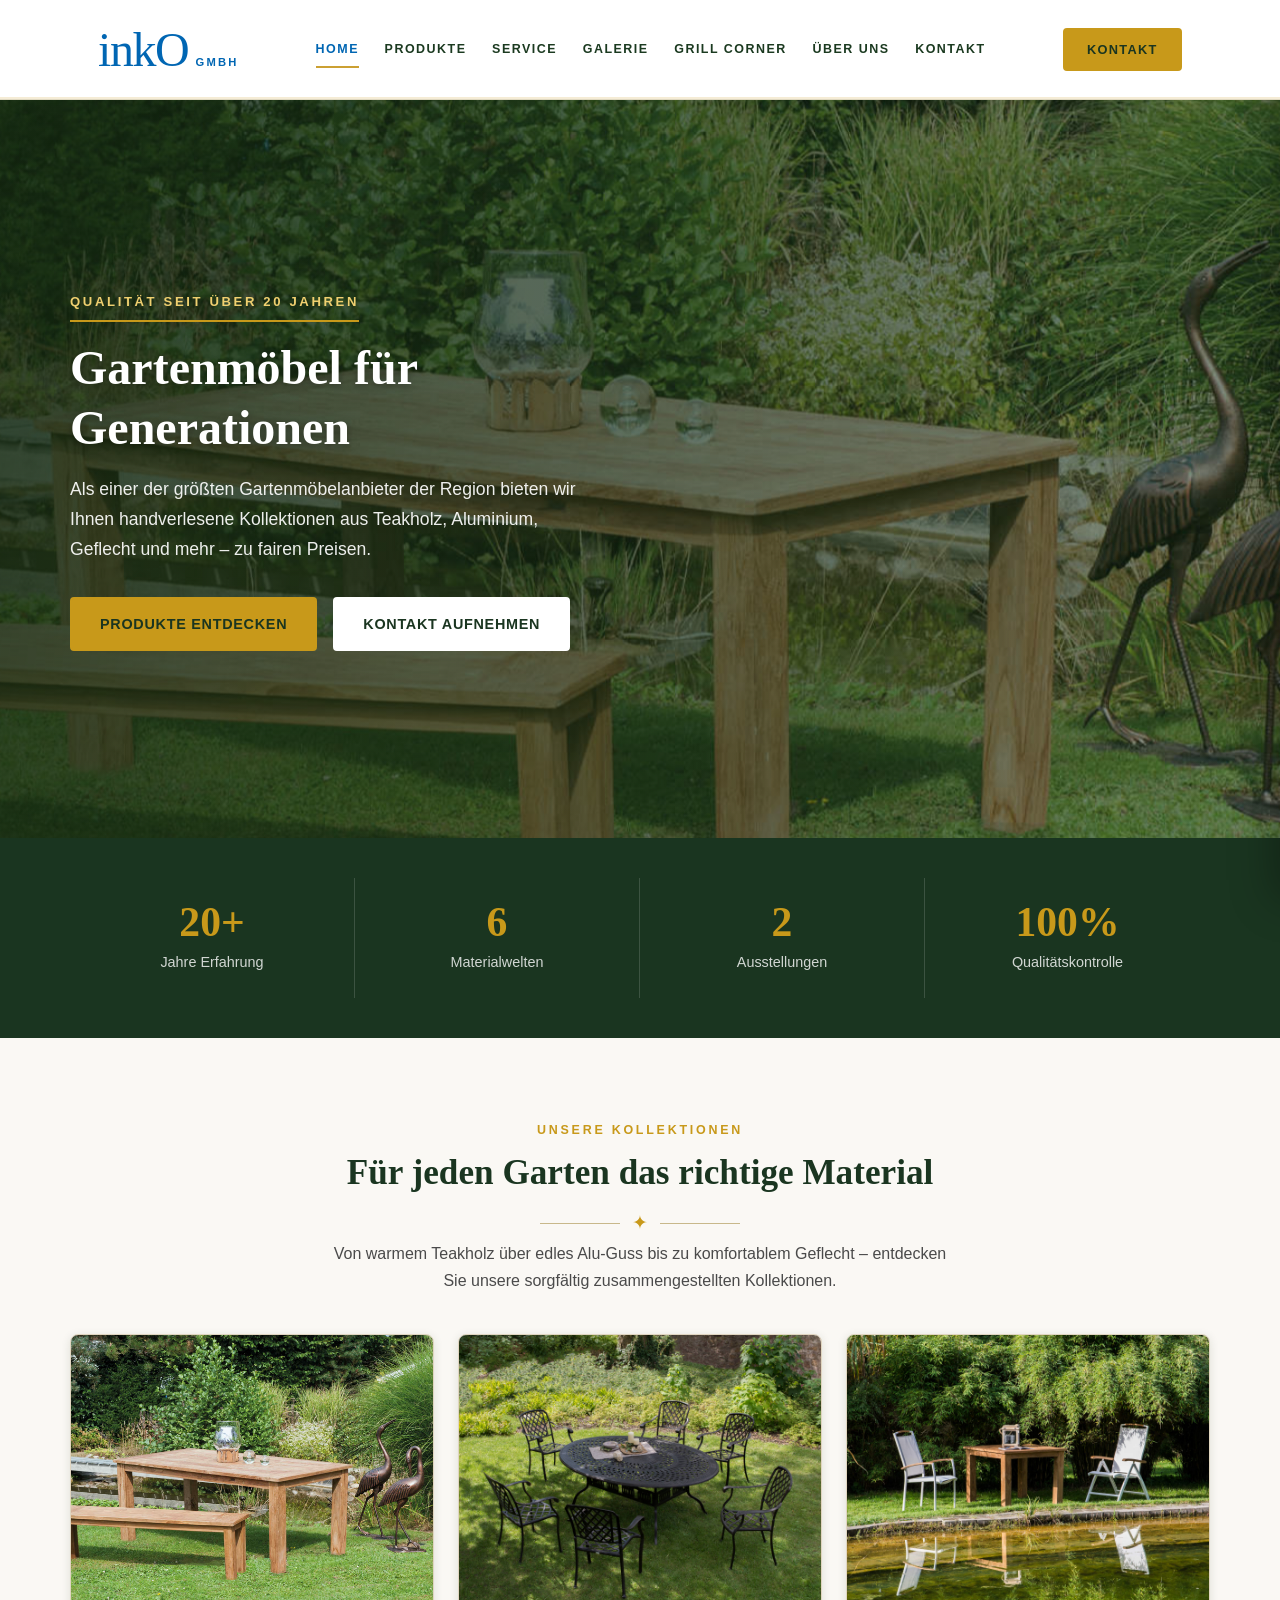
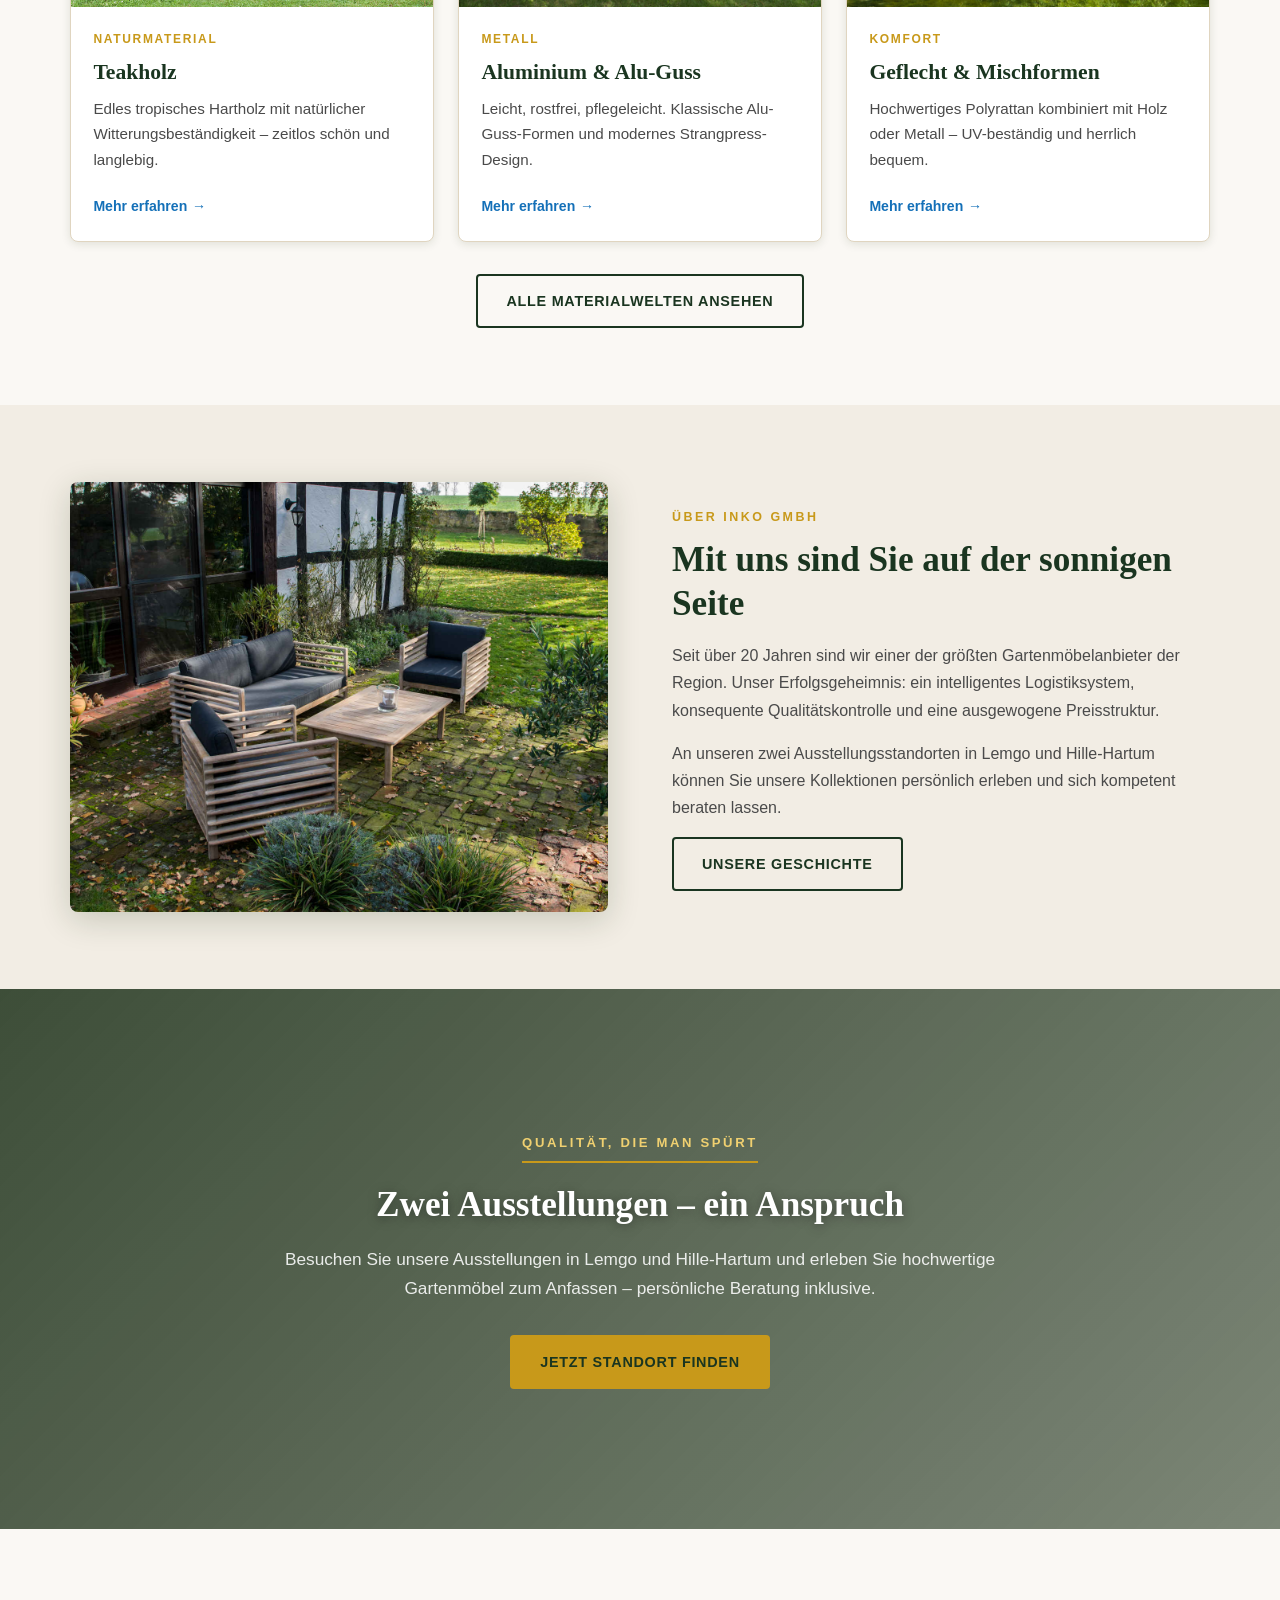
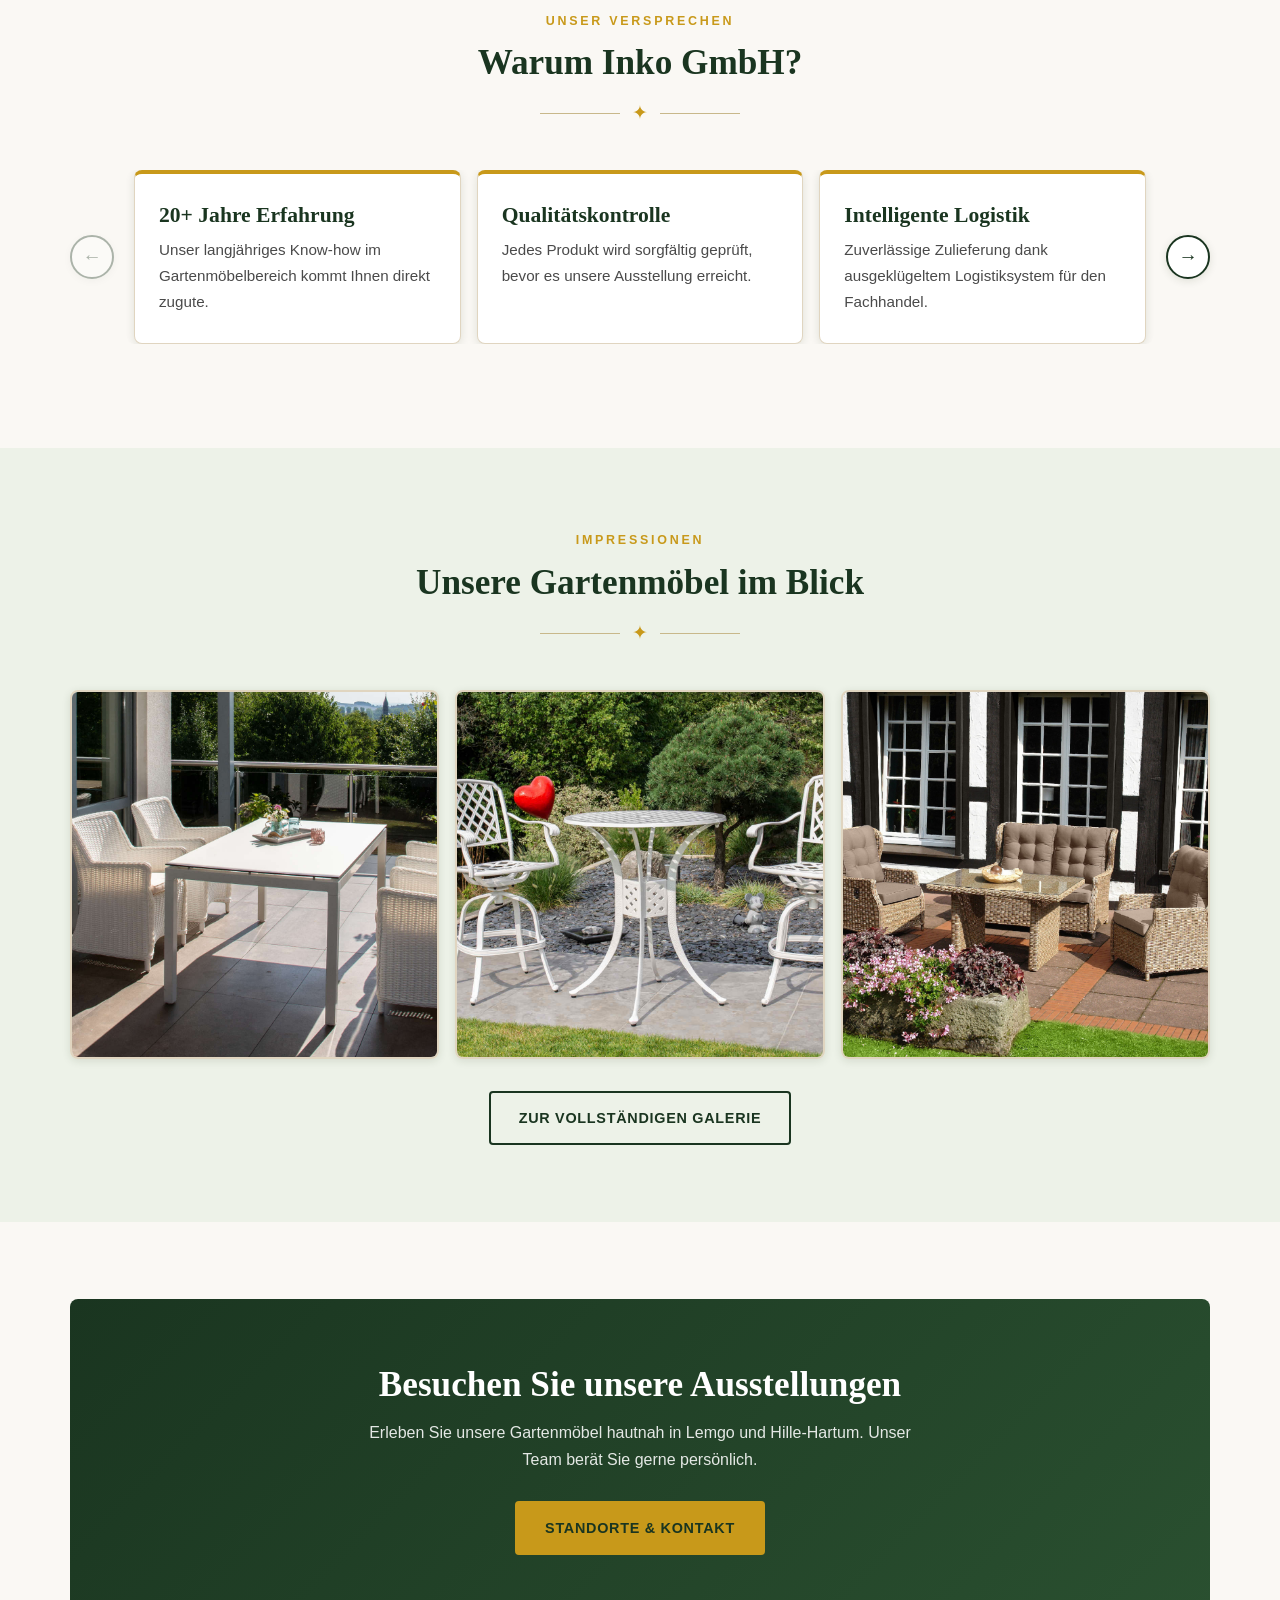
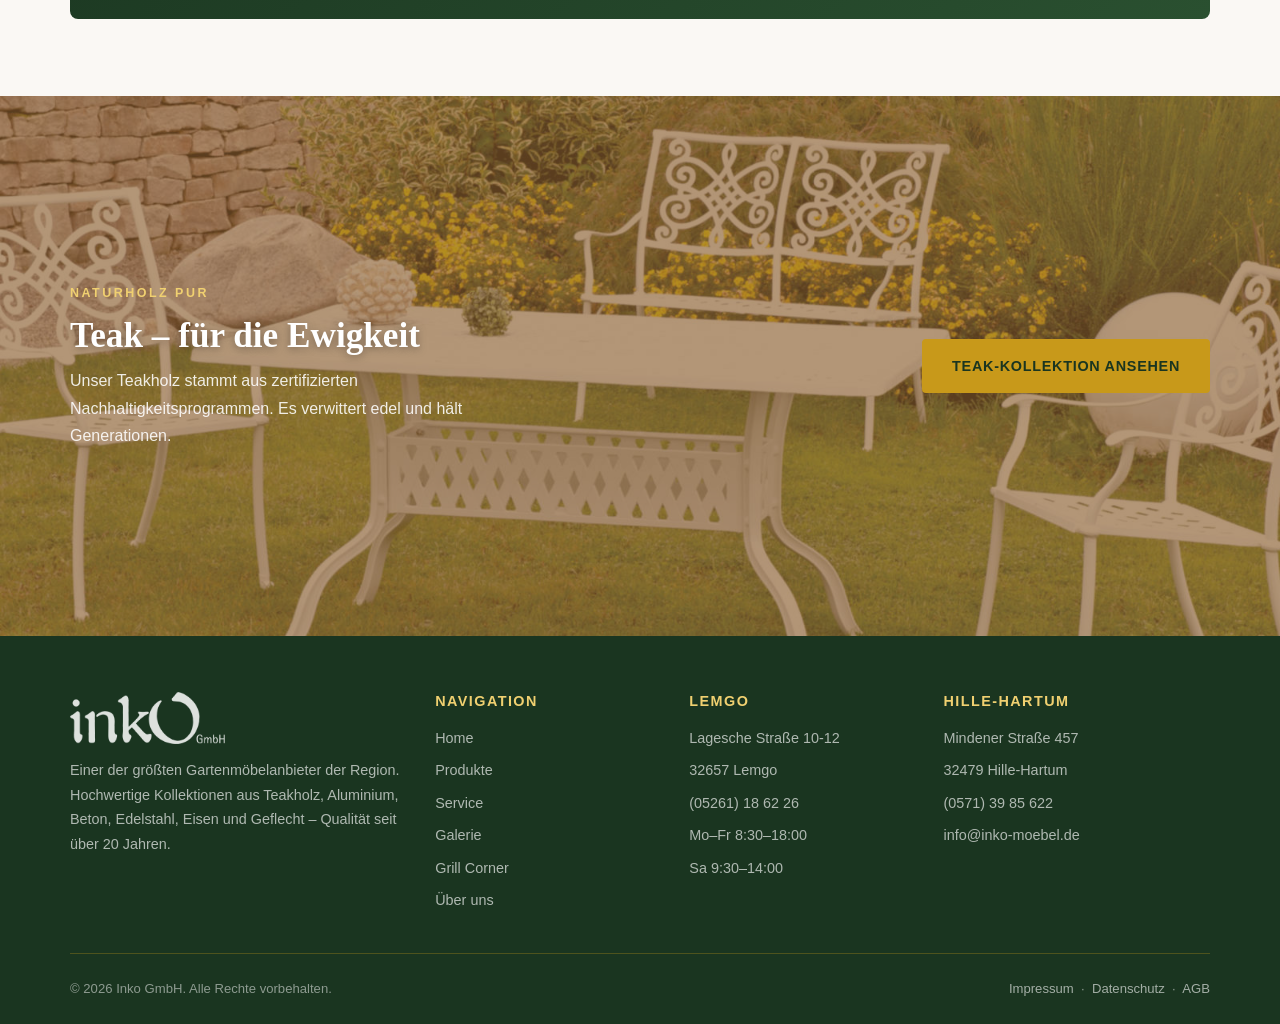
==== commit a0b59082: "Replace topbar with Kontakt CTA button, improve parallax scrolling - Remove topbar (phone/email bar)" ====
--- a/index.html
+++ b/index.html
@@ -12,11 +12,6 @@
 
   <!-- Header -->
   <header class="site-header" id="site-header">
-    <div class="topbar">
-      <a href="tel:+4952611862 26" class="topbar__link"><svg width="14" height="14" viewBox="0 0 24 24" fill="none" stroke="currentColor" stroke-width="2" stroke-linecap="round" stroke-linejoin="round" aria-hidden="true"><path d="M22 16.92v3a2 2 0 0 1-2.18 2 19.79 19.79 0 0 1-8.63-3.07A19.5 19.5 0 0 1 4.69 13.5a19.79 19.79 0 0 1-3.07-8.67A2 2 0 0 1 3.6 2.68h3a2 2 0 0 1 2 1.72c.127.96.361 1.903.7 2.81a2 2 0 0 1-.45 2.11L7.91 10.09a16 16 0 0 0 6 6l1.27-.95a2 2 0 0 1 2.11-.45c.907.339 1.85.573 2.81.7A2 2 0 0 1 22 17.32z"/></svg> (05261) 18 62 26</a>
-      <span class="topbar__sep"></span>
-      <a href="mailto:info@inko-moebel.de" class="topbar__link"><svg width="14" height="14" viewBox="0 0 24 24" fill="none" stroke="currentColor" stroke-width="2" stroke-linecap="round" stroke-linejoin="round" aria-hidden="true"><path d="M4 4h16c1.1 0 2 .9 2 2v12c0 1.1-.9 2-2 2H4c-1.1 0-2-.9-2-2V6c0-1.1.9-2 2-2z"/><polyline points="22,6 12,13 2,6"/></svg> info@inko-moebel.de</a>
-    </div>
     <div class="nav-bar">
       <div class="nav-bar__inner">
         <a href="index.html" class="nav-logo" aria-label="Inko GmbH – Startseite">
@@ -32,6 +27,7 @@
         <a href="ueber-uns.html" class="nav-link">ÜBER UNS</a>
         <a href="kontakt.html" class="nav-link">KONTAKT</a>
         </nav>
+        <a href="kontakt.html" class="nav-cta">Kontakt</a>
         <button class="nav-toggle" id="nav-toggle" aria-label="Menü öffnen" aria-expanded="false">
           <span class="nav-toggle__bar"></span>
           <span class="nav-toggle__bar"></span>
--- a/css/style.css
+++ b/css/style.css
@@ -94,28 +94,28 @@
   border-radius: 0 2px 2px 0;
 }
 
-/* Top Bar */
-.topbar {
-  background: #1b3a20;
-  color: rgba(255,255,255,0.9);
-  font-size: 0.82rem;
-  letter-spacing: 0.06em;
-  overflow: hidden;
-  height: 52px;
-  transition: height 0.5s ease, opacity 0.5s ease;
-  display: flex; align-items: center; justify-content: flex-end;
-  padding-inline: clamp(1.5rem, 5vw, 3.5rem);
-  gap: 2rem;
-}
-.site-header.is-scrolled .topbar { height: 0; opacity: 0; }
-.topbar__link {
-  display: inline-flex; align-items: center; gap: 0.55rem;
-  color: rgba(255,255,255,0.9);
-  transition: color 0.3s ease;
-  font-size: 0.83rem;
-}
-.topbar__link:hover { color: #f0d070; }
-.topbar__sep { width: 1px; height: 18px; background: rgba(255,255,255,0.25); }
+/* Kontakt CTA Button in Navbar */
+.nav-cta {
+  display: inline-flex;
+  align-items: center;
+  padding: 0.55rem 1.4rem;
+  background: var(--gold);
+  color: var(--nav-green) !important;
+  font-size: 0.8rem;
+  font-weight: 700;
+  letter-spacing: 0.1em;
+  text-transform: uppercase;
+  border-radius: var(--radius);
+  border: 2px solid var(--gold);
+  transition: background 0.25s ease, border-color 0.25s ease, transform 0.2s ease;
+  white-space: nowrap;
+}
+.nav-cta:hover {
+  background: #b58a16;
+  border-color: #b58a16;
+  color: var(--nav-green) !important;
+  transform: translateY(-1px);
+}
 
 /* Nav Bar */
 .nav-bar {
@@ -309,8 +309,8 @@
   flex-shrink: 0;
 }
 
-/* Header Spacer (height of fixed header) */
-.header-spacer { height: 100px; transition: height 0.5s ease; }
+/* Header Spacer — height set dynamically by JS */
+.header-spacer { height: 88px; transition: height 0.4s ease; }
 
 /* ---------- Hero ---------- */
 .hero {
@@ -779,17 +779,18 @@
 .parallax-section {
   position: relative;
   overflow: hidden;
-  min-height: 50vh;
+  min-height: 60vh;
   display: flex;
   align-items: center;
 }
 .parallax-section__bg {
   position: absolute;
-  inset: -20% 0;
+  inset: -30% 0;     /* extra room top/bottom so shift is never out-of-bounds */
   background-size: cover;
   background-position: center;
   z-index: 0;
   will-change: transform;
+  transition: none;  /* no CSS transition — JS drives this per frame */
 }
 .parallax-section__overlay {
   position: absolute;
@@ -800,6 +801,7 @@
 .parallax-section > .parallax-content {
   position: relative;
   z-index: 2;
+  width: 100%;
 }
 
 /* ---------- Responsive ---------- */
@@ -809,6 +811,7 @@
 }
 @media (max-width: 1024px) {
   .nav-links { display: none; }
+  .nav-cta  { display: none; }   /* hidden on mobile – Kontakt is in the drawer */
   .nav-toggle { display: flex; }
   .nav-backdrop { display: block; pointer-events: none; }
   .nav-backdrop.is-open { pointer-events: auto; }
@@ -824,9 +827,7 @@
 @media (max-width: 640px) {
   .grid--2,.grid--3,.grid--4 { grid-template-columns: 1fr; }
   .gallery-grid { grid-template-columns: repeat(2,1fr); }
-  .topbar__right { display: none; }
   .form-row { grid-template-columns: 1fr; }
   .hero { min-height: 65vh; }
   .footer__top { grid-template-columns: 1fr; }
-  .header__tagline { display: none; }
-}
+}
